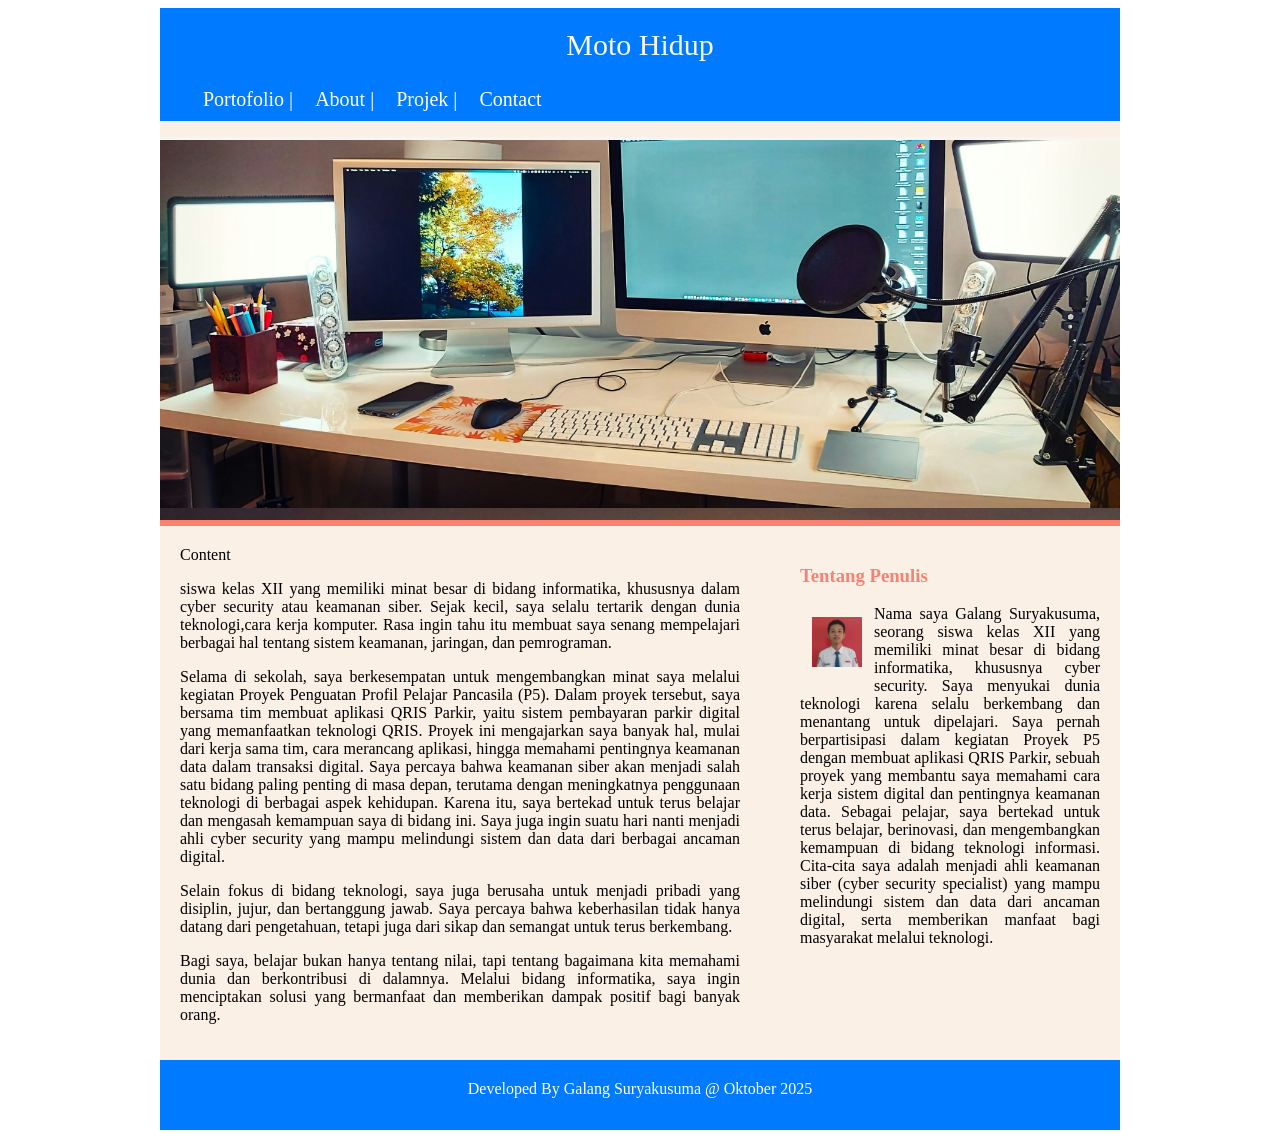
==== index.html @ 1a54c4b3 "Update index.html" ====
<!DOCTYPE html>
<html>
<head>
	<meta charset="utf-8">
	<meta name="viewport" content="width=device-width, initial-scale=1">
	<title>Home</title>
	<style type="text/css">
		.container{
			width: 960px;
			margin: auto;
			background-color: linen;
		}
		.header{
			padding: 0px;
			padding-bottom: 20px;
			padding-top: 20px;
			margin-bottom: -20px;
			background-color: #007bff ;
			text-align: center;
			color: #f6f7f7;
			font-size: 30px;
		}
		.nav{
			background-color: #007bff ;
		}
		.nav ul li{
			display: inline-block;
			margin-top: 10px;
			margin-right: 12px;
			margin-bottom: 10px;
			font-size: 20px;
		}
		.nav a{
			text-decoration: none;
			color: white;
			padding: 3px;
		}
		.nav a:hover{
			background-color: red;
			color: white;
		}
		.hero{
			height: 380px;
			background-image: url(L.jpg);
			background-size: cover;
			background-position: 0 -250px;
			border-bottom: 6px solid salmon;
			border-top: 3px solid whitesmoke;
		}
		.conten{
			padding: 20px;
			width: 600px;
			box-sizing: border-box;
			float:left;
			text-align: justify;
		}
		.sidebar{
			width: 300px;
			float: right;
			padding: 20px;
			text-align: justify;
		}
		.sidebar h3{
			font-weight: bold;
			color: salmon;
		}
		.sidebar p{
			font:12px/20px arial;
		}
		img{
			width: 50px;
			height: auto;
			float: left;
			padding: 12px;

		}
		.footer{
			height: 100px;
			background-color: #007bff;
			padding: 20px;
			color: white;
			text-align: center;
			height: 30px;
			width: 920px;
			margin: auto;
			display: inline-block;
		}


		/* clearfix */
		.cf:before;
		.cf:after {
		    content: " "; 
		    display: table; 
		}

		.cf:after {
		    clear: both;
		}

		.cf {
		    *zoom: 1;
		}

	</style>
</head>
<body>
	<div class="container">
		<div class="header">Moto Hidup </div>
		<div class="nav">
			<ul>
				<li><a href="portofolio.html">Portofolio   |</a></li>
				<li><a href="about.html">About    |</a></li>
				<li><a href="projek.html">Projek |</a></li>
				<li><a href="kontak.html">Contact</a></li>
			</ul>	
		</div>
		<div class="hero"></div>
		<div class="conten">
			Content
			<p>siswa kelas XII yang memiliki minat besar di bidang informatika,
					khususnya dalam cyber security atau keamanan siber.
					Sejak kecil, saya selalu tertarik dengan dunia teknologi,cara kerja komputer.
					Rasa ingin tahu itu membuat saya senang mempelajari berbagai hal tentang sistem keamanan, jaringan, dan pemrograman.</p>
			<p>Selama di sekolah, saya berkesempatan untuk mengembangkan minat saya melalui kegiatan 
					Proyek Penguatan Profil Pelajar Pancasila (P5). Dalam proyek tersebut, saya bersama tim 
					membuat aplikasi QRIS Parkir, yaitu sistem pembayaran parkir digital yang memanfaatkan teknologi QRIS.
					Proyek ini mengajarkan saya banyak hal, mulai dari kerja sama tim, cara merancang aplikasi,
					hingga memahami pentingnya keamanan data dalam transaksi digital.
  Saya percaya bahwa keamanan siber akan menjadi salah satu bidang paling penting di masa depan,
					terutama dengan meningkatnya penggunaan teknologi di berbagai aspek kehidupan.
					Karena itu, saya bertekad untuk terus belajar dan mengasah kemampuan saya di bidang ini.
					Saya juga ingin suatu hari nanti menjadi ahli cyber security yang mampu melindungi sistem dan data dari berbagai ancaman digital.</p>
					<p>Selain fokus di bidang teknologi, saya juga berusaha untuk menjadi pribadi yang disiplin, jujur, dan bertanggung jawab.
					Saya percaya bahwa keberhasilan tidak hanya datang dari pengetahuan, tetapi juga dari sikap dan semangat untuk terus berkembang.</p>

				<p>Bagi saya, belajar bukan hanya tentang nilai, tapi tentang bagaimana kita memahami dunia dan berkontribusi di dalamnya.
					Melalui bidang informatika, saya ingin menciptakan solusi yang bermanfaat dan memberikan dampak positif bagi banyak orang.</p>
		</div>
		<div class="sidebar">
			<h3>Tentang Penulis</h3>
			<img src="g.jpg">
			<p1>Nama saya Galang Suryakusuma, seorang siswa kelas XII yang memiliki 
					minat besar di bidang informatika, khususnya cyber security. Saya menyukai 
					dunia teknologi karena selalu berkembang dan menantang untuk dipelajari.
  Saya pernah berpartisipasi dalam kegiatan Proyek P5 dengan membuat aplikasi QRIS Parkir,
					sebuah proyek yang membantu saya memahami cara kerja sistem digital dan pentingnya keamanan data.
					Sebagai pelajar, saya bertekad untuk terus belajar, berinovasi, dan mengembangkan kemampuan 
					di bidang teknologi informasi. Cita-cita saya adalah menjadi ahli keamanan siber
					(cyber security specialist) yang mampu melindungi sistem dan data dari ancaman digital,
					serta memberikan manfaat bagi masyarakat melalui teknologi.</p1>
		</div>
		<div class="footer">Developed By Galang Suryakusuma @ Oktober 2025</div>		
	</div>

</body>

</html>
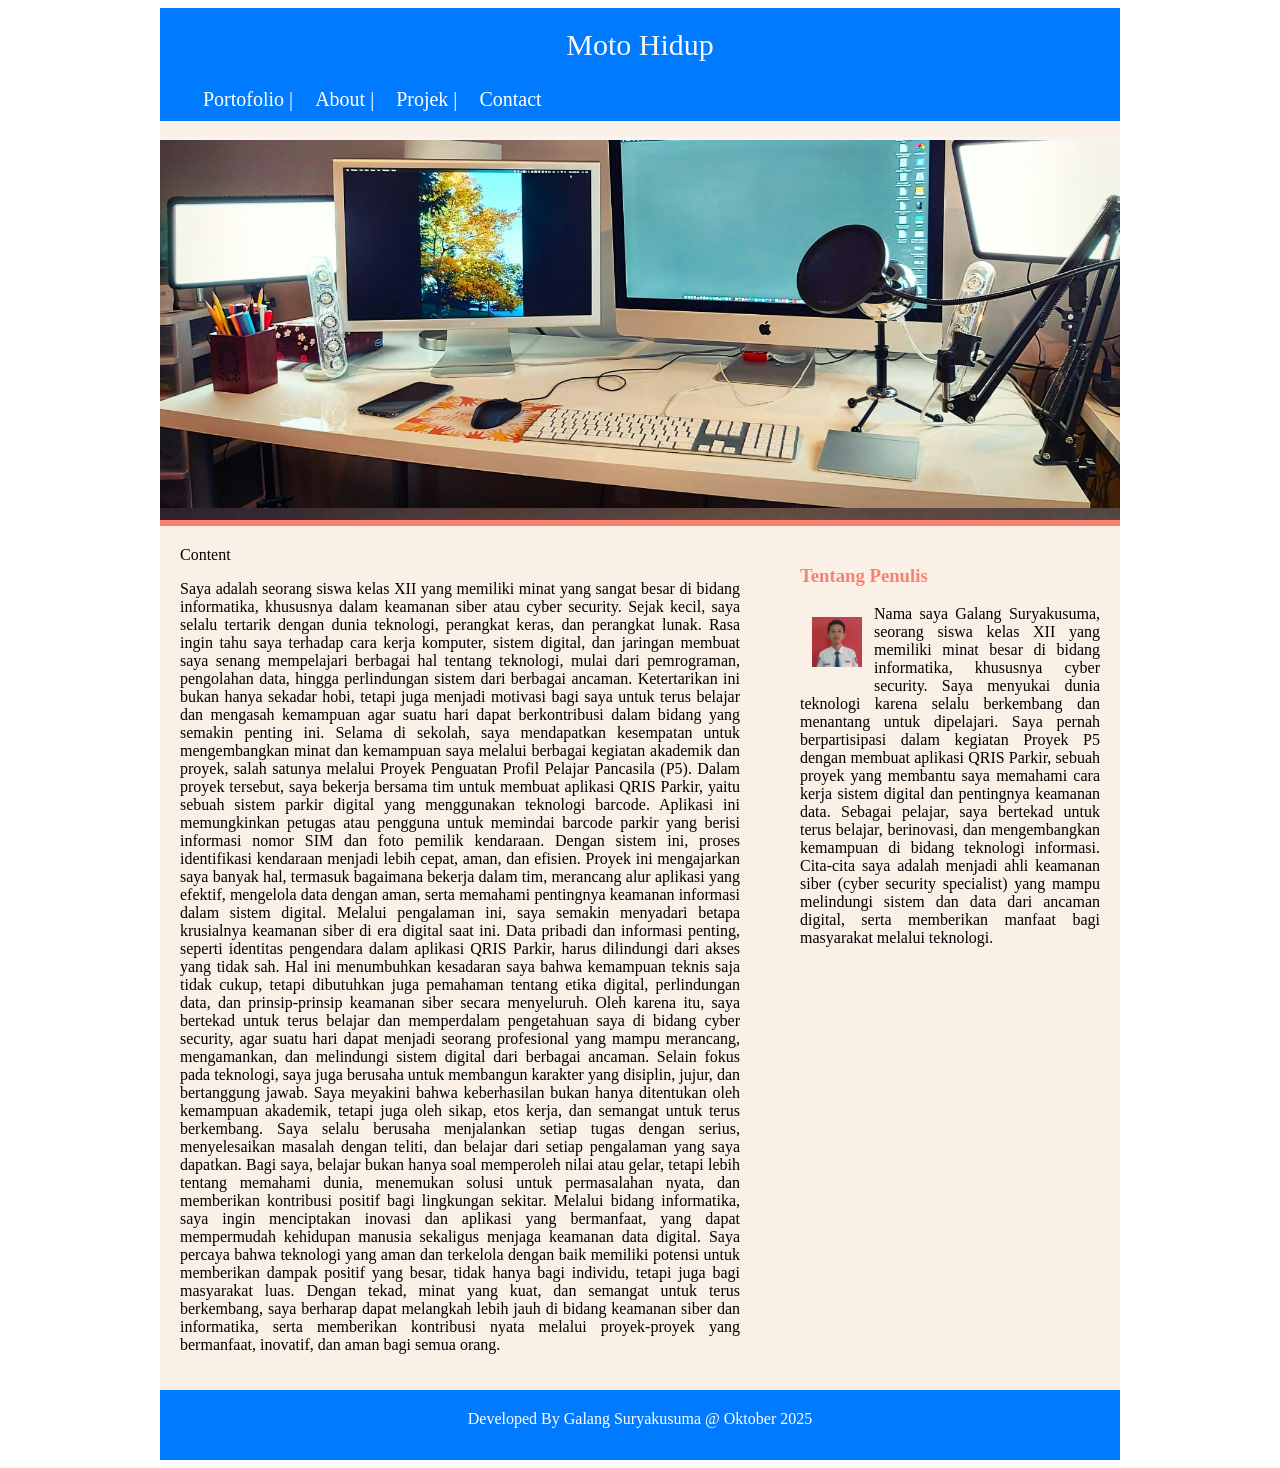
==== commit e7be67dc: "Update index.html" ====
--- a/index.html
+++ b/index.html
@@ -118,24 +118,17 @@
 		<div class="hero"></div>
 		<div class="conten">
 			Content
-			<p>siswa kelas XII yang memiliki minat besar di bidang informatika,
-					khususnya dalam cyber security atau keamanan siber.
-					Sejak kecil, saya selalu tertarik dengan dunia teknologi,cara kerja komputer.
-					Rasa ingin tahu itu membuat saya senang mempelajari berbagai hal tentang sistem keamanan, jaringan, dan pemrograman.</p>
-			<p>Selama di sekolah, saya berkesempatan untuk mengembangkan minat saya melalui kegiatan 
-					Proyek Penguatan Profil Pelajar Pancasila (P5). Dalam proyek tersebut, saya bersama tim 
-					membuat aplikasi QRIS Parkir, yaitu sistem pembayaran parkir digital yang memanfaatkan teknologi QRIS.
-					Proyek ini mengajarkan saya banyak hal, mulai dari kerja sama tim, cara merancang aplikasi,
-					hingga memahami pentingnya keamanan data dalam transaksi digital.
-  Saya percaya bahwa keamanan siber akan menjadi salah satu bidang paling penting di masa depan,
-					terutama dengan meningkatnya penggunaan teknologi di berbagai aspek kehidupan.
-					Karena itu, saya bertekad untuk terus belajar dan mengasah kemampuan saya di bidang ini.
-					Saya juga ingin suatu hari nanti menjadi ahli cyber security yang mampu melindungi sistem dan data dari berbagai ancaman digital.</p>
-					<p>Selain fokus di bidang teknologi, saya juga berusaha untuk menjadi pribadi yang disiplin, jujur, dan bertanggung jawab.
-					Saya percaya bahwa keberhasilan tidak hanya datang dari pengetahuan, tetapi juga dari sikap dan semangat untuk terus berkembang.</p>
+			<p>Saya adalah seorang siswa kelas XII yang memiliki minat yang sangat besar di bidang informatika, khususnya dalam keamanan siber atau cyber security. Sejak kecil, saya selalu tertarik dengan dunia teknologi, perangkat keras, dan perangkat lunak. Rasa ingin tahu saya terhadap cara kerja komputer, sistem digital, dan jaringan membuat saya senang mempelajari berbagai hal tentang teknologi, mulai dari pemrograman, pengolahan data, hingga perlindungan sistem dari berbagai ancaman. Ketertarikan ini bukan hanya sekadar hobi, tetapi juga menjadi motivasi bagi saya untuk terus belajar dan mengasah kemampuan agar suatu hari dapat berkontribusi dalam bidang yang semakin penting ini.
 
-				<p>Bagi saya, belajar bukan hanya tentang nilai, tapi tentang bagaimana kita memahami dunia dan berkontribusi di dalamnya.
-					Melalui bidang informatika, saya ingin menciptakan solusi yang bermanfaat dan memberikan dampak positif bagi banyak orang.</p>
+Selama di sekolah, saya mendapatkan kesempatan untuk mengembangkan minat dan kemampuan saya melalui berbagai kegiatan akademik dan proyek, salah satunya melalui Proyek Penguatan Profil Pelajar Pancasila (P5). Dalam proyek tersebut, saya bekerja bersama tim untuk membuat aplikasi QRIS Parkir, yaitu sebuah sistem parkir digital yang menggunakan teknologi barcode. Aplikasi ini memungkinkan petugas atau pengguna untuk memindai barcode parkir yang berisi informasi nomor SIM dan foto pemilik kendaraan. Dengan sistem ini, proses identifikasi kendaraan menjadi lebih cepat, aman, dan efisien. Proyek ini mengajarkan saya banyak hal, termasuk bagaimana bekerja dalam tim, merancang alur aplikasi yang efektif, mengelola data dengan aman, serta memahami pentingnya keamanan informasi dalam sistem digital.
+
+Melalui pengalaman ini, saya semakin menyadari betapa krusialnya keamanan siber di era digital saat ini. Data pribadi dan informasi penting, seperti identitas pengendara dalam aplikasi QRIS Parkir, harus dilindungi dari akses yang tidak sah. Hal ini menumbuhkan kesadaran saya bahwa kemampuan teknis saja tidak cukup, tetapi dibutuhkan juga pemahaman tentang etika digital, perlindungan data, dan prinsip-prinsip keamanan siber secara menyeluruh. Oleh karena itu, saya bertekad untuk terus belajar dan memperdalam pengetahuan saya di bidang cyber security, agar suatu hari dapat menjadi seorang profesional yang mampu merancang, mengamankan, dan melindungi sistem digital dari berbagai ancaman.
+
+Selain fokus pada teknologi, saya juga berusaha untuk membangun karakter yang disiplin, jujur, dan bertanggung jawab. Saya meyakini bahwa keberhasilan bukan hanya ditentukan oleh kemampuan akademik, tetapi juga oleh sikap, etos kerja, dan semangat untuk terus berkembang. Saya selalu berusaha menjalankan setiap tugas dengan serius, menyelesaikan masalah dengan teliti, dan belajar dari setiap pengalaman yang saya dapatkan.
+
+Bagi saya, belajar bukan hanya soal memperoleh nilai atau gelar, tetapi lebih tentang memahami dunia, menemukan solusi untuk permasalahan nyata, dan memberikan kontribusi positif bagi lingkungan sekitar. Melalui bidang informatika, saya ingin menciptakan inovasi dan aplikasi yang bermanfaat, yang dapat mempermudah kehidupan manusia sekaligus menjaga keamanan data digital. Saya percaya bahwa teknologi yang aman dan terkelola dengan baik memiliki potensi untuk memberikan dampak positif yang besar, tidak hanya bagi individu, tetapi juga bagi masyarakat luas.
+
+Dengan tekad, minat yang kuat, dan semangat untuk terus berkembang, saya berharap dapat melangkah lebih jauh di bidang keamanan siber dan informatika, serta memberikan kontribusi nyata melalui proyek-proyek yang bermanfaat, inovatif, dan aman bagi semua orang.</p>
 		</div>
 		<div class="sidebar">
 			<h3>Tentang Penulis</h3>
@@ -166,3 +159,4 @@
 
 
 
+
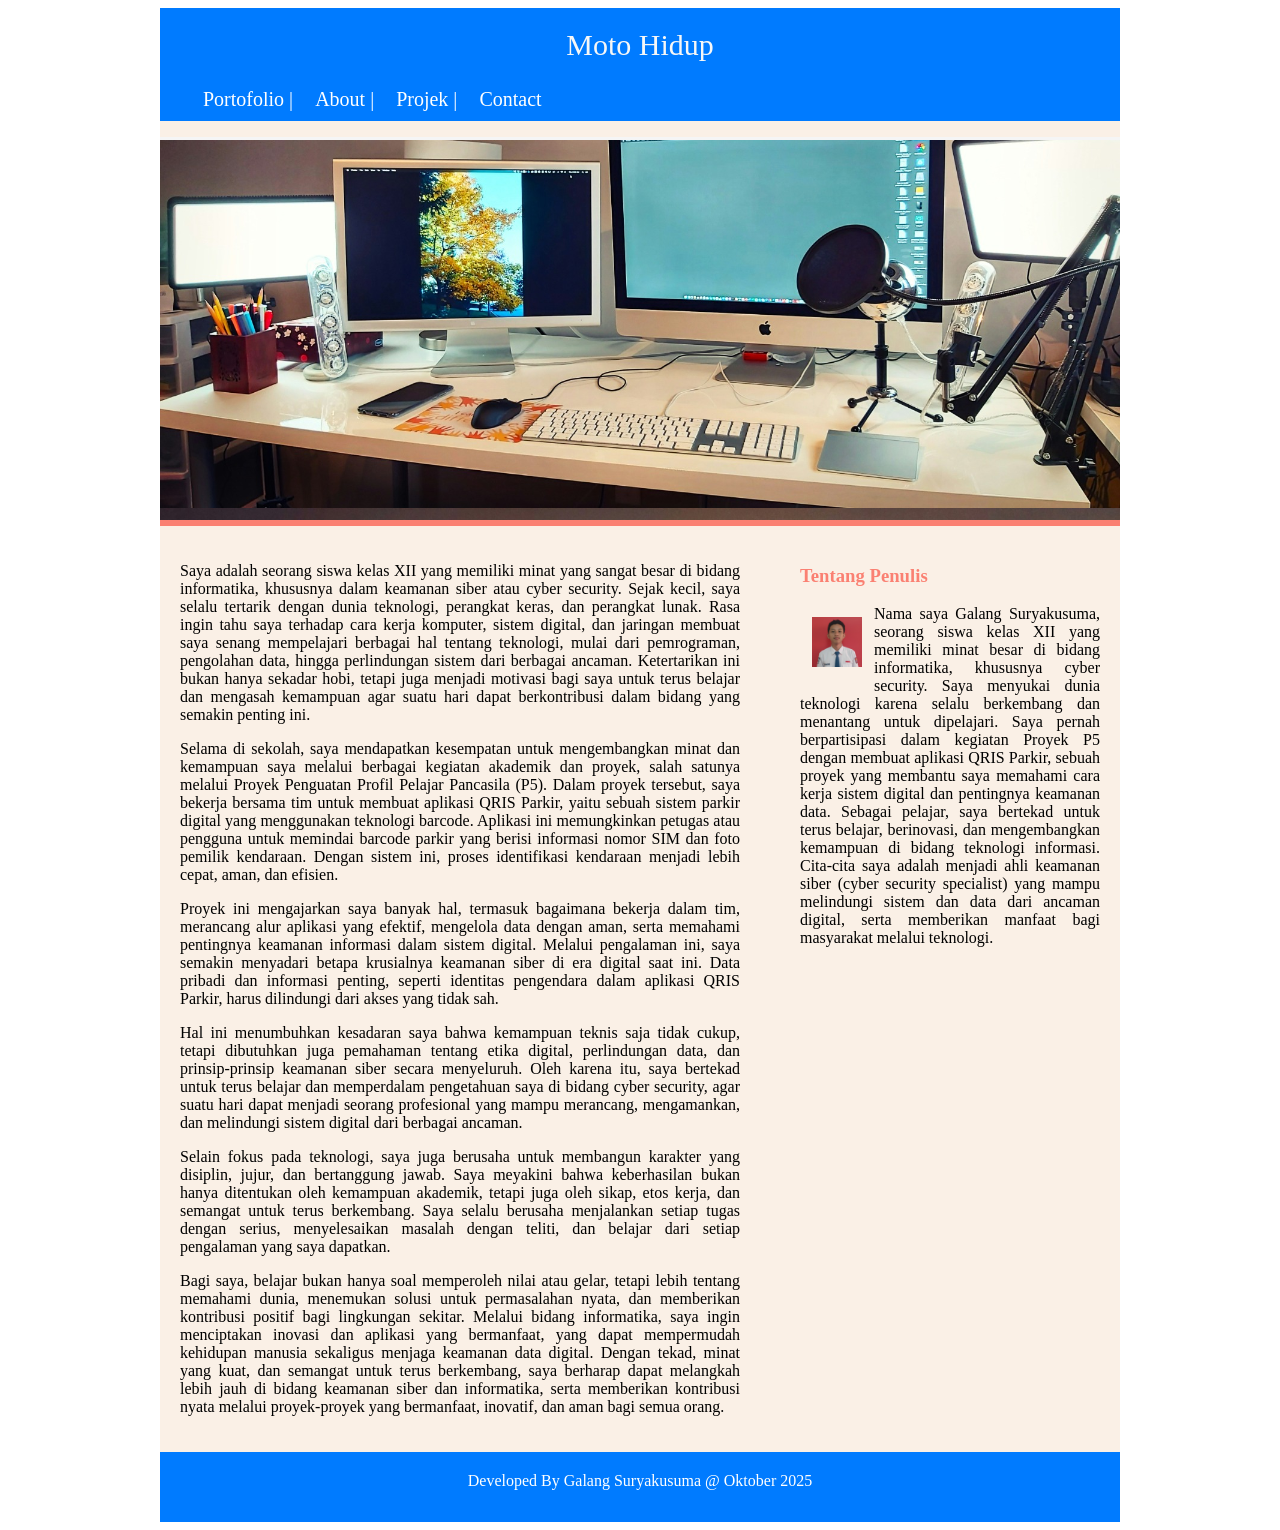
==== commit d109da7e: "Update index.html" ====
--- a/index.html
+++ b/index.html
@@ -2,7 +2,7 @@
 <html>
 <head>
 	<meta charset="utf-8">
-	<meta name="viewport" content="width=device-width, initial-scale=1">
+	<meta name="viewport" ="width=device-width, initial-scale=1">
 	<title>Home</title>
 	<style type="text/css">
 		.container{
@@ -117,19 +117,18 @@
 		</div>
 		<div class="hero"></div>
 		<div class="conten">
-			Content
-			<p>Saya adalah seorang siswa kelas XII yang memiliki minat yang sangat besar di bidang informatika, khususnya dalam keamanan siber atau cyber security. Sejak kecil, saya selalu tertarik dengan dunia teknologi, perangkat keras, dan perangkat lunak. Rasa ingin tahu saya terhadap cara kerja komputer, sistem digital, dan jaringan membuat saya senang mempelajari berbagai hal tentang teknologi, mulai dari pemrograman, pengolahan data, hingga perlindungan sistem dari berbagai ancaman. Ketertarikan ini bukan hanya sekadar hobi, tetapi juga menjadi motivasi bagi saya untuk terus belajar dan mengasah kemampuan agar suatu hari dapat berkontribusi dalam bidang yang semakin penting ini.
+	<p>Saya adalah seorang siswa kelas XII yang memiliki minat yang sangat besar di bidang informatika, khususnya dalam keamanan siber atau cyber security. Sejak kecil, saya selalu tertarik dengan dunia teknologi, perangkat keras, dan perangkat lunak. Rasa ingin tahu saya terhadap cara kerja komputer, sistem digital, dan jaringan membuat saya senang mempelajari berbagai hal tentang teknologi, mulai dari pemrograman, pengolahan data, hingga perlindungan sistem dari berbagai ancaman. Ketertarikan ini bukan hanya sekadar hobi, tetapi juga menjadi motivasi bagi saya untuk terus belajar dan mengasah kemampuan agar suatu hari dapat berkontribusi dalam bidang yang semakin penting ini.</p>
 
-Selama di sekolah, saya mendapatkan kesempatan untuk mengembangkan minat dan kemampuan saya melalui berbagai kegiatan akademik dan proyek, salah satunya melalui Proyek Penguatan Profil Pelajar Pancasila (P5). Dalam proyek tersebut, saya bekerja bersama tim untuk membuat aplikasi QRIS Parkir, yaitu sebuah sistem parkir digital yang menggunakan teknologi barcode. Aplikasi ini memungkinkan petugas atau pengguna untuk memindai barcode parkir yang berisi informasi nomor SIM dan foto pemilik kendaraan. Dengan sistem ini, proses identifikasi kendaraan menjadi lebih cepat, aman, dan efisien. Proyek ini mengajarkan saya banyak hal, termasuk bagaimana bekerja dalam tim, merancang alur aplikasi yang efektif, mengelola data dengan aman, serta memahami pentingnya keamanan informasi dalam sistem digital.
+	<p>Selama di sekolah, saya mendapatkan kesempatan untuk mengembangkan minat dan kemampuan saya melalui berbagai kegiatan akademik dan proyek, salah satunya melalui Proyek Penguatan Profil Pelajar Pancasila (P5). Dalam proyek tersebut, saya bekerja bersama tim untuk membuat aplikasi QRIS Parkir, yaitu sebuah sistem parkir digital yang menggunakan teknologi barcode. Aplikasi ini memungkinkan petugas atau pengguna untuk memindai barcode parkir yang berisi informasi nomor SIM dan foto pemilik kendaraan. Dengan sistem ini, proses identifikasi kendaraan menjadi lebih cepat, aman, dan efisien.</p>
 
-Melalui pengalaman ini, saya semakin menyadari betapa krusialnya keamanan siber di era digital saat ini. Data pribadi dan informasi penting, seperti identitas pengendara dalam aplikasi QRIS Parkir, harus dilindungi dari akses yang tidak sah. Hal ini menumbuhkan kesadaran saya bahwa kemampuan teknis saja tidak cukup, tetapi dibutuhkan juga pemahaman tentang etika digital, perlindungan data, dan prinsip-prinsip keamanan siber secara menyeluruh. Oleh karena itu, saya bertekad untuk terus belajar dan memperdalam pengetahuan saya di bidang cyber security, agar suatu hari dapat menjadi seorang profesional yang mampu merancang, mengamankan, dan melindungi sistem digital dari berbagai ancaman.
+	<p>Proyek ini mengajarkan saya banyak hal, termasuk bagaimana bekerja dalam tim, merancang alur aplikasi yang efektif, mengelola data dengan aman, serta memahami pentingnya keamanan informasi dalam sistem digital. Melalui pengalaman ini, saya semakin menyadari betapa krusialnya keamanan siber di era digital saat ini. Data pribadi dan informasi penting, seperti identitas pengendara dalam aplikasi QRIS Parkir, harus dilindungi dari akses yang tidak sah.</p>
 
-Selain fokus pada teknologi, saya juga berusaha untuk membangun karakter yang disiplin, jujur, dan bertanggung jawab. Saya meyakini bahwa keberhasilan bukan hanya ditentukan oleh kemampuan akademik, tetapi juga oleh sikap, etos kerja, dan semangat untuk terus berkembang. Saya selalu berusaha menjalankan setiap tugas dengan serius, menyelesaikan masalah dengan teliti, dan belajar dari setiap pengalaman yang saya dapatkan.
+	<p>Hal ini menumbuhkan kesadaran saya bahwa kemampuan teknis saja tidak cukup, tetapi dibutuhkan juga pemahaman tentang etika digital, perlindungan data, dan prinsip-prinsip keamanan siber secara menyeluruh. Oleh karena itu, saya bertekad untuk terus belajar dan memperdalam pengetahuan saya di bidang cyber security, agar suatu hari dapat menjadi seorang profesional yang mampu merancang, mengamankan, dan melindungi sistem digital dari berbagai ancaman.</p>
 
-Bagi saya, belajar bukan hanya soal memperoleh nilai atau gelar, tetapi lebih tentang memahami dunia, menemukan solusi untuk permasalahan nyata, dan memberikan kontribusi positif bagi lingkungan sekitar. Melalui bidang informatika, saya ingin menciptakan inovasi dan aplikasi yang bermanfaat, yang dapat mempermudah kehidupan manusia sekaligus menjaga keamanan data digital. Saya percaya bahwa teknologi yang aman dan terkelola dengan baik memiliki potensi untuk memberikan dampak positif yang besar, tidak hanya bagi individu, tetapi juga bagi masyarakat luas.
+	<p>Selain fokus pada teknologi, saya juga berusaha untuk membangun karakter yang disiplin, jujur, dan bertanggung jawab. Saya meyakini bahwa keberhasilan bukan hanya ditentukan oleh kemampuan akademik, tetapi juga oleh sikap, etos kerja, dan semangat untuk terus berkembang. Saya selalu berusaha menjalankan setiap tugas dengan serius, menyelesaikan masalah dengan teliti, dan belajar dari setiap pengalaman yang saya dapatkan.</p>
 
-Dengan tekad, minat yang kuat, dan semangat untuk terus berkembang, saya berharap dapat melangkah lebih jauh di bidang keamanan siber dan informatika, serta memberikan kontribusi nyata melalui proyek-proyek yang bermanfaat, inovatif, dan aman bagi semua orang.</p>
-		</div>
+	<p>Bagi saya, belajar bukan hanya soal memperoleh nilai atau gelar, tetapi lebih tentang memahami dunia, menemukan solusi untuk permasalahan nyata, dan memberikan kontribusi positif bagi lingkungan sekitar. Melalui bidang informatika, saya ingin menciptakan inovasi dan aplikasi yang bermanfaat, yang dapat mempermudah kehidupan manusia sekaligus menjaga keamanan data digital. Dengan tekad, minat yang kuat, dan semangat untuk terus berkembang, saya berharap dapat melangkah lebih jauh di bidang keamanan siber dan informatika, serta memberikan kontribusi nyata melalui proyek-proyek yang bermanfaat, inovatif, dan aman bagi semua orang.</p>
+</div>
 		<div class="sidebar">
 			<h3>Tentang Penulis</h3>
 			<img src="g.jpg">
@@ -160,3 +159,4 @@
 
 
 
+
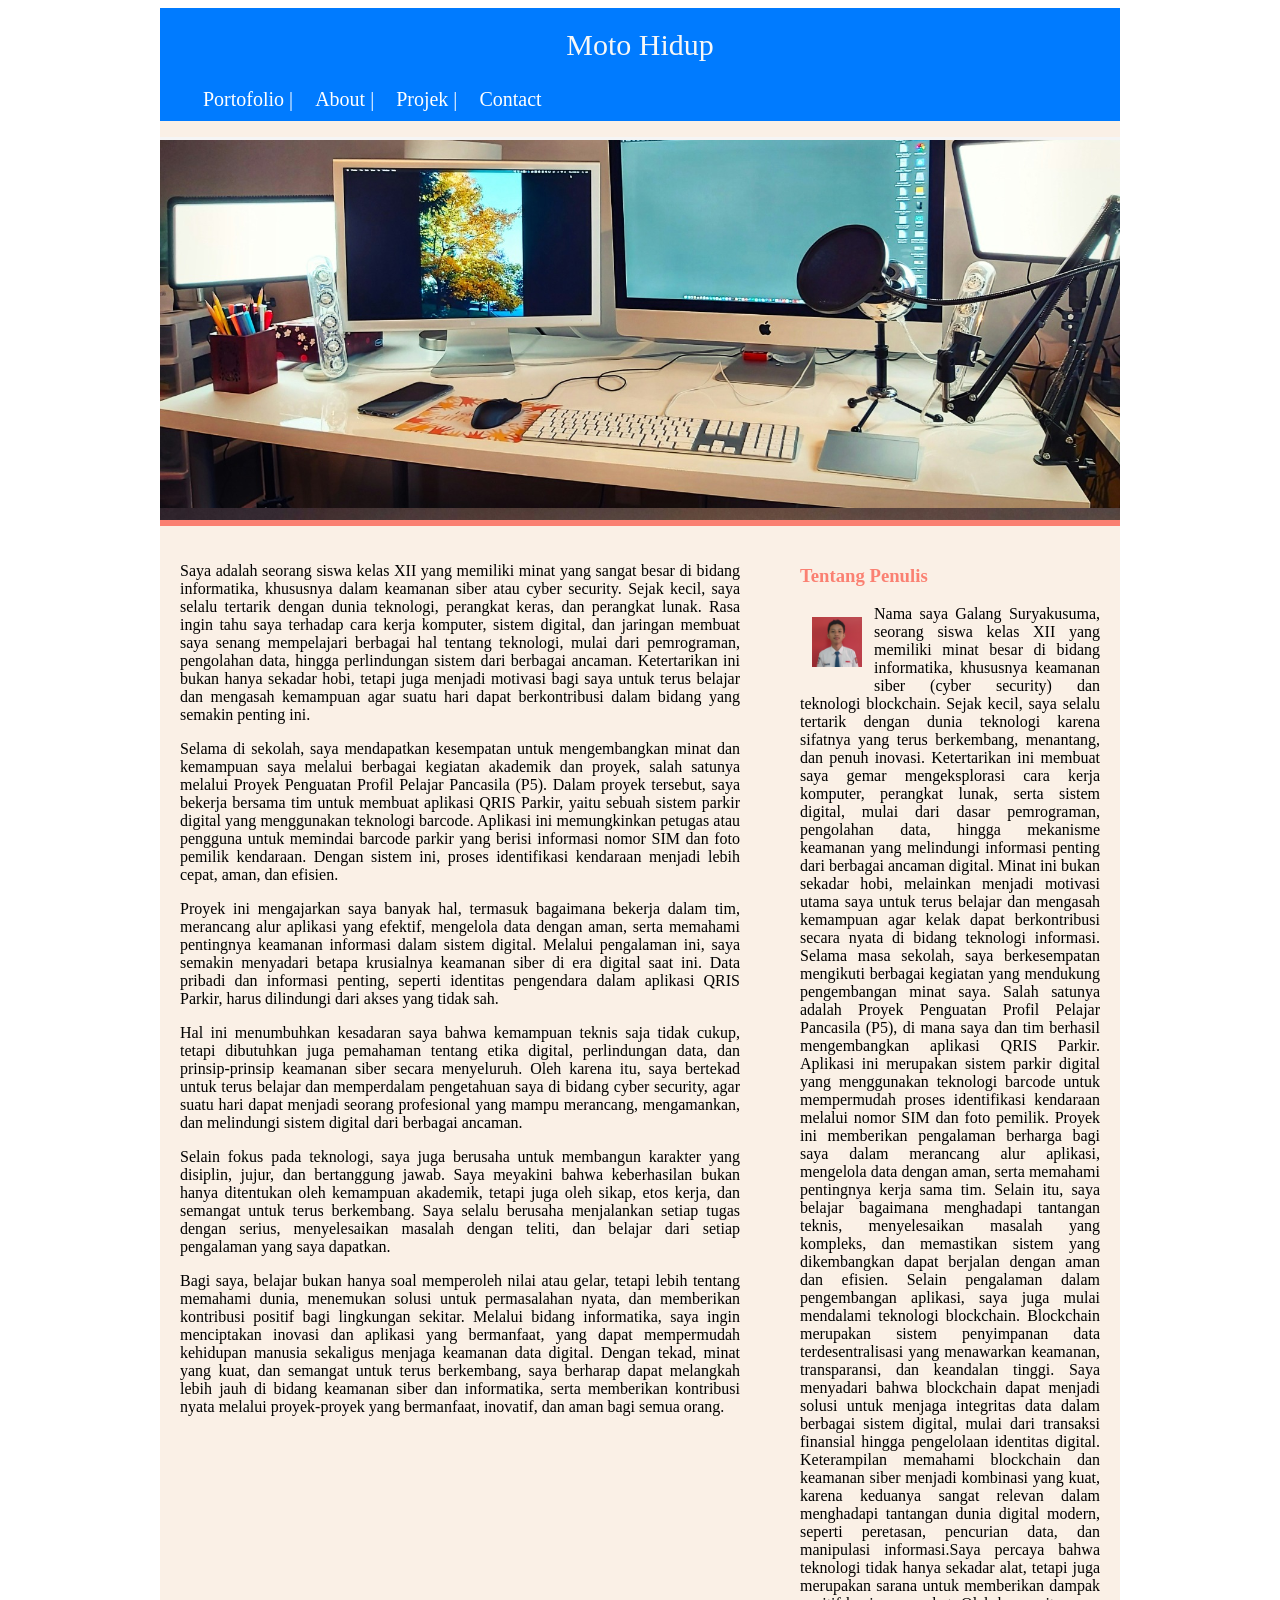
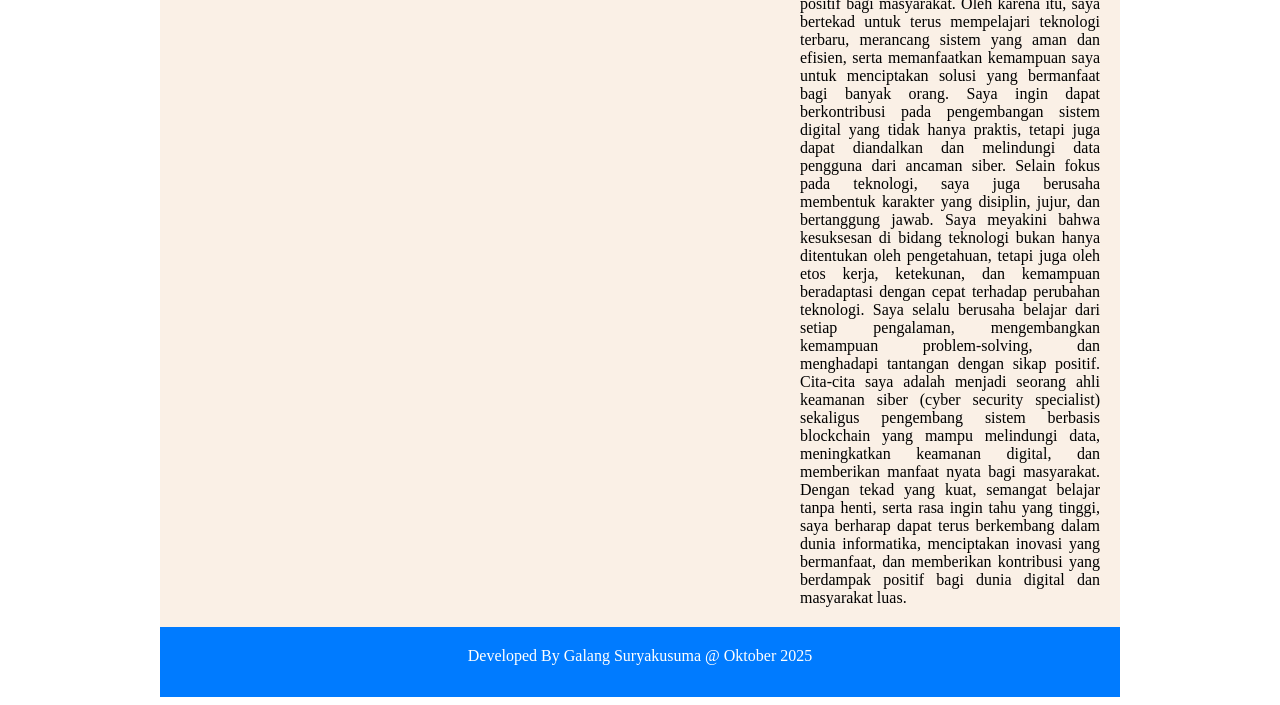
==== commit 553972df: "Update index.html" ====
--- a/index.html
+++ b/index.html
@@ -132,16 +132,13 @@
 		<div class="sidebar">
 			<h3>Tentang Penulis</h3>
 			<img src="g.jpg">
-			<p1>Nama saya Galang Suryakusuma, seorang siswa kelas XII yang memiliki 
-					minat besar di bidang informatika, khususnya cyber security. Saya menyukai 
-					dunia teknologi karena selalu berkembang dan menantang untuk dipelajari.
-  Saya pernah berpartisipasi dalam kegiatan Proyek P5 dengan membuat aplikasi QRIS Parkir,
-					sebuah proyek yang membantu saya memahami cara kerja sistem digital dan pentingnya keamanan data.
-					Sebagai pelajar, saya bertekad untuk terus belajar, berinovasi, dan mengembangkan kemampuan 
-					di bidang teknologi informasi. Cita-cita saya adalah menjadi ahli keamanan siber
-					(cyber security specialist) yang mampu melindungi sistem dan data dari ancaman digital,
-					serta memberikan manfaat bagi masyarakat melalui teknologi.</p1>
-		</div>
+	<p1>Nama saya Galang Suryakusuma, seorang siswa kelas XII yang memiliki minat besar di bidang informatika, khususnya keamanan siber (cyber security) dan teknologi blockchain. Sejak kecil, saya selalu tertarik dengan dunia teknologi karena sifatnya yang terus berkembang, menantang, dan penuh inovasi. Ketertarikan ini membuat saya gemar mengeksplorasi cara kerja komputer, perangkat lunak, serta sistem digital, mulai dari dasar pemrograman, pengolahan data, hingga mekanisme keamanan yang melindungi informasi penting dari berbagai ancaman digital. Minat ini bukan sekadar hobi, melainkan menjadi motivasi utama saya untuk terus belajar dan mengasah kemampuan agar kelak dapat berkontribusi secara nyata di bidang teknologi informasi.</p1>
+    <p1>Selama masa sekolah, saya berkesempatan mengikuti berbagai kegiatan yang mendukung pengembangan minat saya. Salah satunya adalah Proyek Penguatan Profil Pelajar Pancasila (P5), di mana saya dan tim berhasil mengembangkan aplikasi QRIS Parkir. Aplikasi ini merupakan sistem parkir digital yang menggunakan teknologi barcode untuk mempermudah proses identifikasi kendaraan melalui nomor SIM dan foto pemilik. Proyek ini memberikan pengalaman berharga bagi saya dalam merancang alur aplikasi, mengelola data dengan aman, serta memahami pentingnya kerja sama tim. Selain itu, saya belajar bagaimana menghadapi tantangan teknis, menyelesaikan masalah yang kompleks, dan memastikan sistem yang dikembangkan dapat berjalan dengan aman dan efisien.</p1>
+    <p1>Selain pengalaman dalam pengembangan aplikasi, saya juga mulai mendalami teknologi blockchain. Blockchain merupakan sistem penyimpanan data terdesentralisasi yang menawarkan keamanan, transparansi, dan keandalan tinggi. Saya menyadari bahwa blockchain dapat menjadi solusi untuk menjaga integritas data dalam berbagai sistem digital, mulai dari transaksi finansial hingga pengelolaan identitas digital. Keterampilan memahami blockchain dan keamanan siber menjadi kombinasi yang kuat, karena keduanya sangat relevan dalam menghadapi tantangan dunia digital modern, seperti peretasan, pencurian data, dan manipulasi informasi.</p1
+    <p1>Saya percaya bahwa teknologi tidak hanya sekadar alat, tetapi juga merupakan sarana untuk memberikan dampak positif bagi masyarakat. Oleh karena itu, saya bertekad untuk terus mempelajari teknologi terbaru, merancang sistem yang aman dan efisien, serta memanfaatkan kemampuan saya untuk menciptakan solusi yang bermanfaat bagi banyak orang. Saya ingin dapat berkontribusi pada pengembangan sistem digital yang tidak hanya praktis, tetapi juga dapat diandalkan dan melindungi data pengguna dari ancaman siber.</p1>
+    <p1>Selain fokus pada teknologi, saya juga berusaha membentuk karakter yang disiplin, jujur, dan bertanggung jawab. Saya meyakini bahwa kesuksesan di bidang teknologi bukan hanya ditentukan oleh pengetahuan, tetapi juga oleh etos kerja, ketekunan, dan kemampuan beradaptasi dengan cepat terhadap perubahan teknologi. Saya selalu berusaha belajar dari setiap pengalaman, mengembangkan kemampuan problem-solving, dan menghadapi tantangan dengan sikap positif.</p1>
+    <p1>Cita-cita saya adalah menjadi seorang ahli keamanan siber (cyber security specialist) sekaligus pengembang sistem berbasis blockchain yang mampu melindungi data, meningkatkan keamanan digital, dan memberikan manfaat nyata bagi masyarakat. Dengan tekad yang kuat, semangat belajar tanpa henti, serta rasa ingin tahu yang tinggi, saya berharap dapat terus berkembang dalam dunia informatika, menciptakan inovasi yang bermanfaat, dan memberikan kontribusi yang berdampak positif bagi dunia digital dan masyarakat luas.</p1>
+</div>
 		<div class="footer">Developed By Galang Suryakusuma @ Oktober 2025</div>		
 	</div>
 
@@ -160,3 +157,4 @@
 
 
 
+
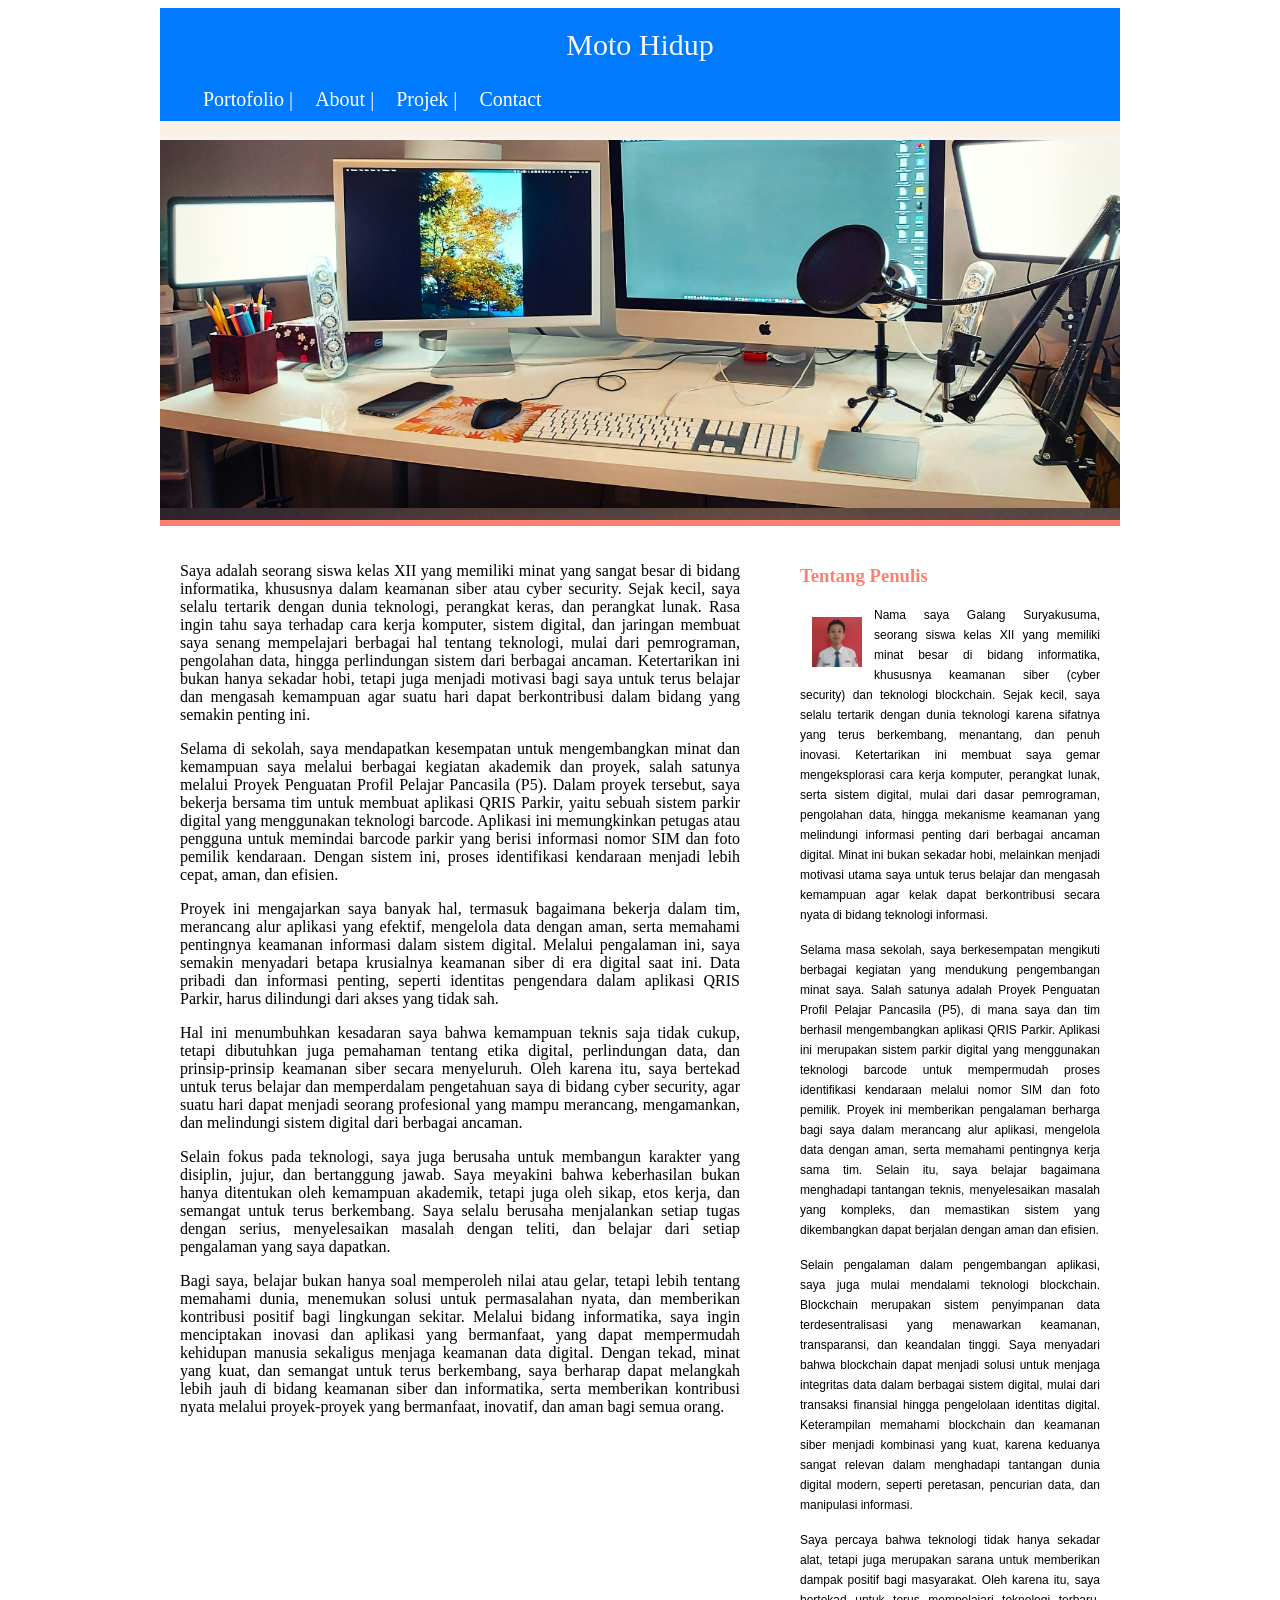
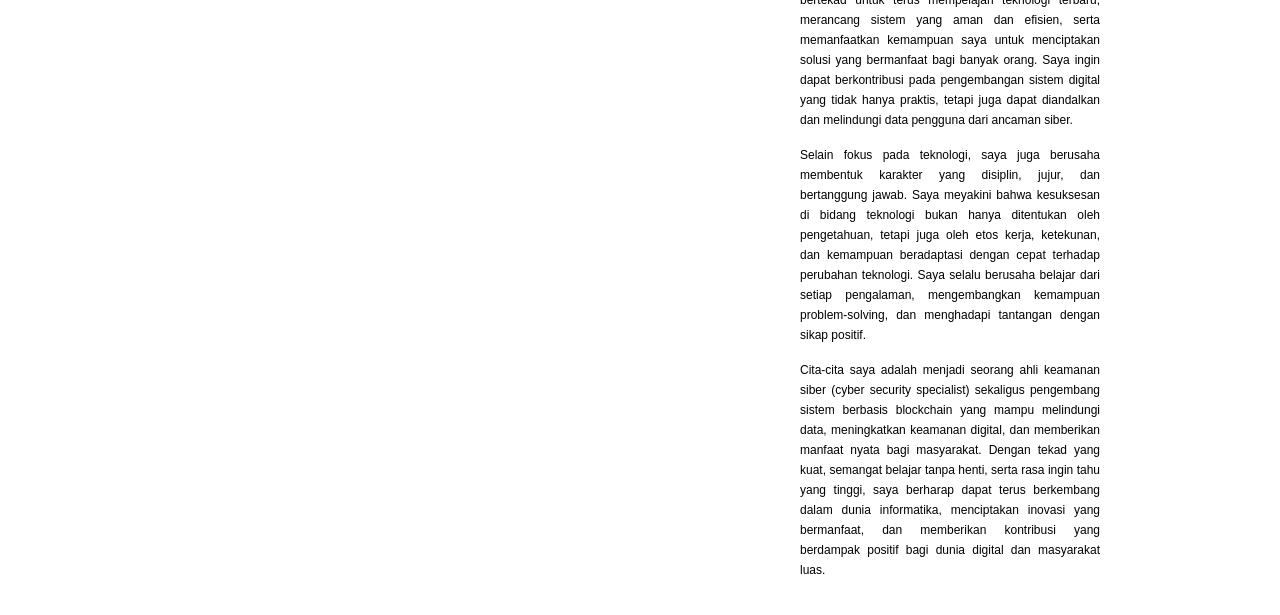
==== commit 16e4c440: "Update index.html" ====
--- a/index.html
+++ b/index.html
@@ -85,6 +85,13 @@
 			margin: auto;
 			display: inline-block;
 		}
+		.sidebar-text {
+            display: block;
+            margin-bottom: 15px;
+            line-height: 1.6;
+            font-size: 14px;
+            text-align: justify;
+		}
 
 
 		/* clearfix */
@@ -130,17 +137,21 @@
 	<p>Bagi saya, belajar bukan hanya soal memperoleh nilai atau gelar, tetapi lebih tentang memahami dunia, menemukan solusi untuk permasalahan nyata, dan memberikan kontribusi positif bagi lingkungan sekitar. Melalui bidang informatika, saya ingin menciptakan inovasi dan aplikasi yang bermanfaat, yang dapat mempermudah kehidupan manusia sekaligus menjaga keamanan data digital. Dengan tekad, minat yang kuat, dan semangat untuk terus berkembang, saya berharap dapat melangkah lebih jauh di bidang keamanan siber dan informatika, serta memberikan kontribusi nyata melalui proyek-proyek yang bermanfaat, inovatif, dan aman bagi semua orang.</p>
 </div>
 		<div class="sidebar">
-			<h3>Tentang Penulis</h3>
-			<img src="g.jpg">
-	<p1>Nama saya Galang Suryakusuma, seorang siswa kelas XII yang memiliki minat besar di bidang informatika, khususnya keamanan siber (cyber security) dan teknologi blockchain. Sejak kecil, saya selalu tertarik dengan dunia teknologi karena sifatnya yang terus berkembang, menantang, dan penuh inovasi. Ketertarikan ini membuat saya gemar mengeksplorasi cara kerja komputer, perangkat lunak, serta sistem digital, mulai dari dasar pemrograman, pengolahan data, hingga mekanisme keamanan yang melindungi informasi penting dari berbagai ancaman digital. Minat ini bukan sekadar hobi, melainkan menjadi motivasi utama saya untuk terus belajar dan mengasah kemampuan agar kelak dapat berkontribusi secara nyata di bidang teknologi informasi.</p1>
-    <p1>Selama masa sekolah, saya berkesempatan mengikuti berbagai kegiatan yang mendukung pengembangan minat saya. Salah satunya adalah Proyek Penguatan Profil Pelajar Pancasila (P5), di mana saya dan tim berhasil mengembangkan aplikasi QRIS Parkir. Aplikasi ini merupakan sistem parkir digital yang menggunakan teknologi barcode untuk mempermudah proses identifikasi kendaraan melalui nomor SIM dan foto pemilik. Proyek ini memberikan pengalaman berharga bagi saya dalam merancang alur aplikasi, mengelola data dengan aman, serta memahami pentingnya kerja sama tim. Selain itu, saya belajar bagaimana menghadapi tantangan teknis, menyelesaikan masalah yang kompleks, dan memastikan sistem yang dikembangkan dapat berjalan dengan aman dan efisien.</p1>
-    <p1>Selain pengalaman dalam pengembangan aplikasi, saya juga mulai mendalami teknologi blockchain. Blockchain merupakan sistem penyimpanan data terdesentralisasi yang menawarkan keamanan, transparansi, dan keandalan tinggi. Saya menyadari bahwa blockchain dapat menjadi solusi untuk menjaga integritas data dalam berbagai sistem digital, mulai dari transaksi finansial hingga pengelolaan identitas digital. Keterampilan memahami blockchain dan keamanan siber menjadi kombinasi yang kuat, karena keduanya sangat relevan dalam menghadapi tantangan dunia digital modern, seperti peretasan, pencurian data, dan manipulasi informasi.</p1
-    <p1>Saya percaya bahwa teknologi tidak hanya sekadar alat, tetapi juga merupakan sarana untuk memberikan dampak positif bagi masyarakat. Oleh karena itu, saya bertekad untuk terus mempelajari teknologi terbaru, merancang sistem yang aman dan efisien, serta memanfaatkan kemampuan saya untuk menciptakan solusi yang bermanfaat bagi banyak orang. Saya ingin dapat berkontribusi pada pengembangan sistem digital yang tidak hanya praktis, tetapi juga dapat diandalkan dan melindungi data pengguna dari ancaman siber.</p1>
-    <p1>Selain fokus pada teknologi, saya juga berusaha membentuk karakter yang disiplin, jujur, dan bertanggung jawab. Saya meyakini bahwa kesuksesan di bidang teknologi bukan hanya ditentukan oleh pengetahuan, tetapi juga oleh etos kerja, ketekunan, dan kemampuan beradaptasi dengan cepat terhadap perubahan teknologi. Saya selalu berusaha belajar dari setiap pengalaman, mengembangkan kemampuan problem-solving, dan menghadapi tantangan dengan sikap positif.</p1>
-    <p1>Cita-cita saya adalah menjadi seorang ahli keamanan siber (cyber security specialist) sekaligus pengembang sistem berbasis blockchain yang mampu melindungi data, meningkatkan keamanan digital, dan memberikan manfaat nyata bagi masyarakat. Dengan tekad yang kuat, semangat belajar tanpa henti, serta rasa ingin tahu yang tinggi, saya berharap dapat terus berkembang dalam dunia informatika, menciptakan inovasi yang bermanfaat, dan memberikan kontribusi yang berdampak positif bagi dunia digital dan masyarakat luas.</p1>
+    <h3>Tentang Penulis</h3>
+    <img src="g.jpg" alt="Foto Galang Suryakusuma">
+    
+    <p class="sidebar-text">Nama saya Galang Suryakusuma, seorang siswa kelas XII yang memiliki minat besar di bidang informatika, khususnya keamanan siber (cyber security) dan teknologi blockchain. Sejak kecil, saya selalu tertarik dengan dunia teknologi karena sifatnya yang terus berkembang, menantang, dan penuh inovasi. Ketertarikan ini membuat saya gemar mengeksplorasi cara kerja komputer, perangkat lunak, serta sistem digital, mulai dari dasar pemrograman, pengolahan data, hingga mekanisme keamanan yang melindungi informasi penting dari berbagai ancaman digital. Minat ini bukan sekadar hobi, melainkan menjadi motivasi utama saya untuk terus belajar dan mengasah kemampuan agar kelak dapat berkontribusi secara nyata di bidang teknologi informasi.</p>
+
+    <p class="sidebar-text">Selama masa sekolah, saya berkesempatan mengikuti berbagai kegiatan yang mendukung pengembangan minat saya. Salah satunya adalah Proyek Penguatan Profil Pelajar Pancasila (P5), di mana saya dan tim berhasil mengembangkan aplikasi QRIS Parkir. Aplikasi ini merupakan sistem parkir digital yang menggunakan teknologi barcode untuk mempermudah proses identifikasi kendaraan melalui nomor SIM dan foto pemilik. Proyek ini memberikan pengalaman berharga bagi saya dalam merancang alur aplikasi, mengelola data dengan aman, serta memahami pentingnya kerja sama tim. Selain itu, saya belajar bagaimana menghadapi tantangan teknis, menyelesaikan masalah yang kompleks, dan memastikan sistem yang dikembangkan dapat berjalan dengan aman dan efisien.</p>
+
+    <p class="sidebar-text">Selain pengalaman dalam pengembangan aplikasi, saya juga mulai mendalami teknologi blockchain. Blockchain merupakan sistem penyimpanan data terdesentralisasi yang menawarkan keamanan, transparansi, dan keandalan tinggi. Saya menyadari bahwa blockchain dapat menjadi solusi untuk menjaga integritas data dalam berbagai sistem digital, mulai dari transaksi finansial hingga pengelolaan identitas digital. Keterampilan memahami blockchain dan keamanan siber menjadi kombinasi yang kuat, karena keduanya sangat relevan dalam menghadapi tantangan dunia digital modern, seperti peretasan, pencurian data, dan manipulasi informasi.</p>
+
+    <p class="sidebar-text">Saya percaya bahwa teknologi tidak hanya sekadar alat, tetapi juga merupakan sarana untuk memberikan dampak positif bagi masyarakat. Oleh karena itu, saya bertekad untuk terus mempelajari teknologi terbaru, merancang sistem yang aman dan efisien, serta memanfaatkan kemampuan saya untuk menciptakan solusi yang bermanfaat bagi banyak orang. Saya ingin dapat berkontribusi pada pengembangan sistem digital yang tidak hanya praktis, tetapi juga dapat diandalkan dan melindungi data pengguna dari ancaman siber.</p>
+
+    <p class="sidebar-text">Selain fokus pada teknologi, saya juga berusaha membentuk karakter yang disiplin, jujur, dan bertanggung jawab. Saya meyakini bahwa kesuksesan di bidang teknologi bukan hanya ditentukan oleh pengetahuan, tetapi juga oleh etos kerja, ketekunan, dan kemampuan beradaptasi dengan cepat terhadap perubahan teknologi. Saya selalu berusaha belajar dari setiap pengalaman, mengembangkan kemampuan problem-solving, dan menghadapi tantangan dengan sikap positif.</p>
+
+    <p class="sidebar-text">Cita-cita saya adalah menjadi seorang ahli keamanan siber (cyber security specialist) sekaligus pengembang sistem berbasis blockchain yang mampu melindungi data, meningkatkan keamanan digital, dan memberikan manfaat nyata bagi masyarakat. Dengan tekad yang kuat, semangat belajar tanpa henti, serta rasa ingin tahu yang tinggi, saya berharap dapat terus berkembang dalam dunia informatika, menciptakan inovasi yang bermanfaat, dan memberikan kontribusi yang berdampak positif bagi dunia digital dan masyarakat luas.</p>
 </div>
-		<div class="footer">Developed By Galang Suryakusuma @ Oktober 2025</div>		
-	</div>
 
 </body>
 
@@ -158,3 +169,4 @@
 
 
 
+
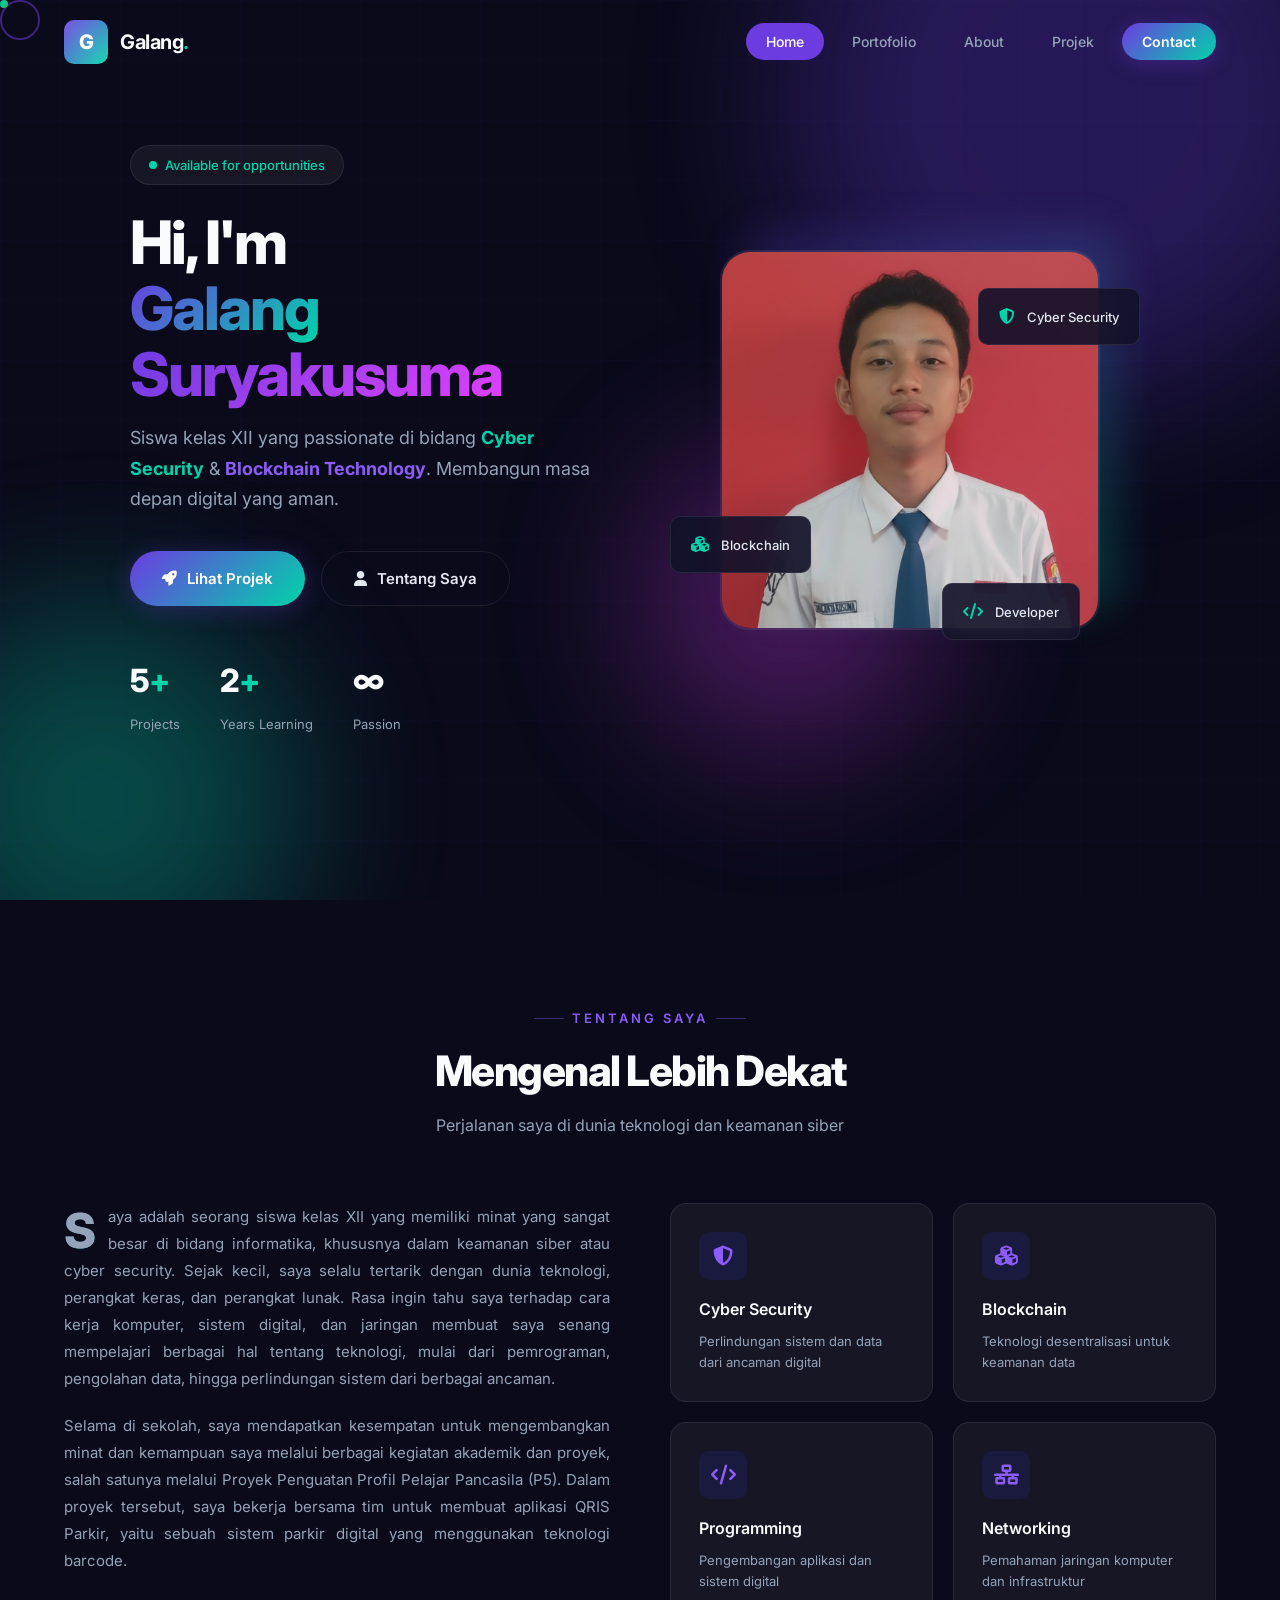
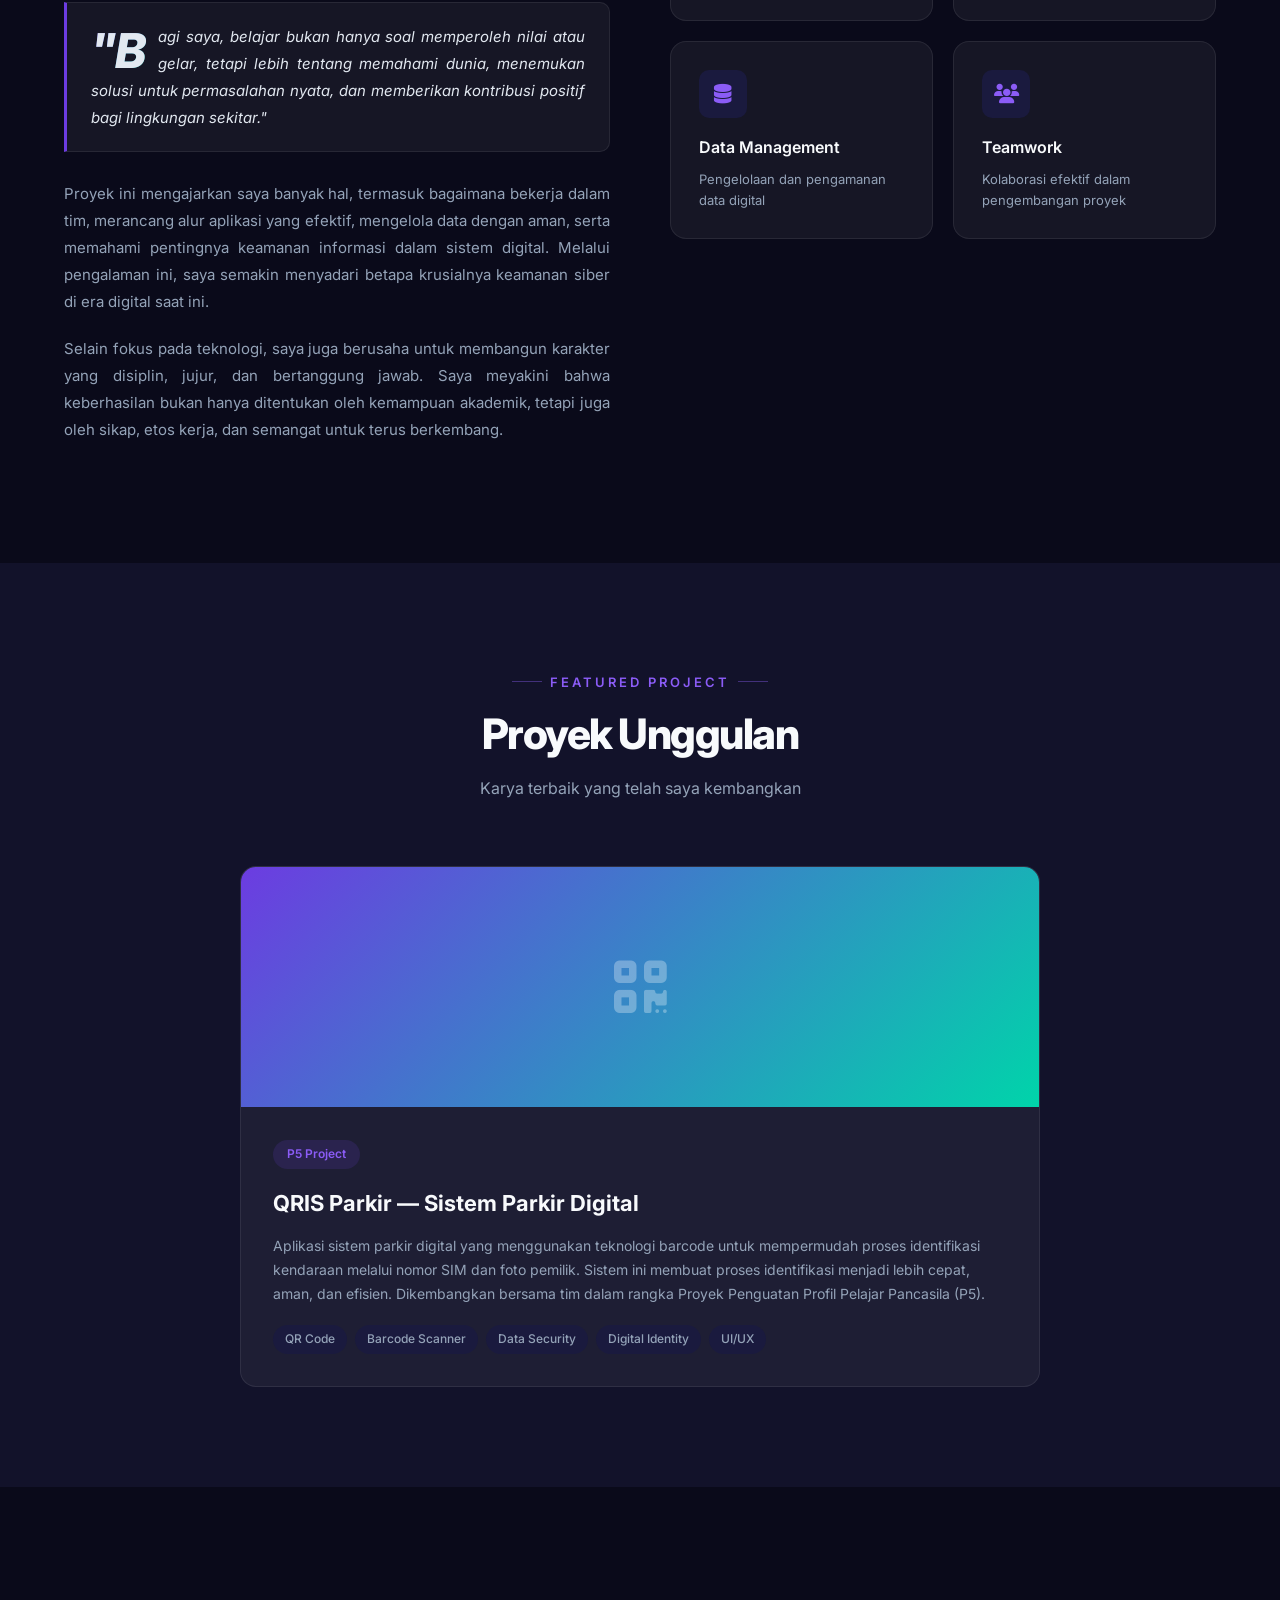
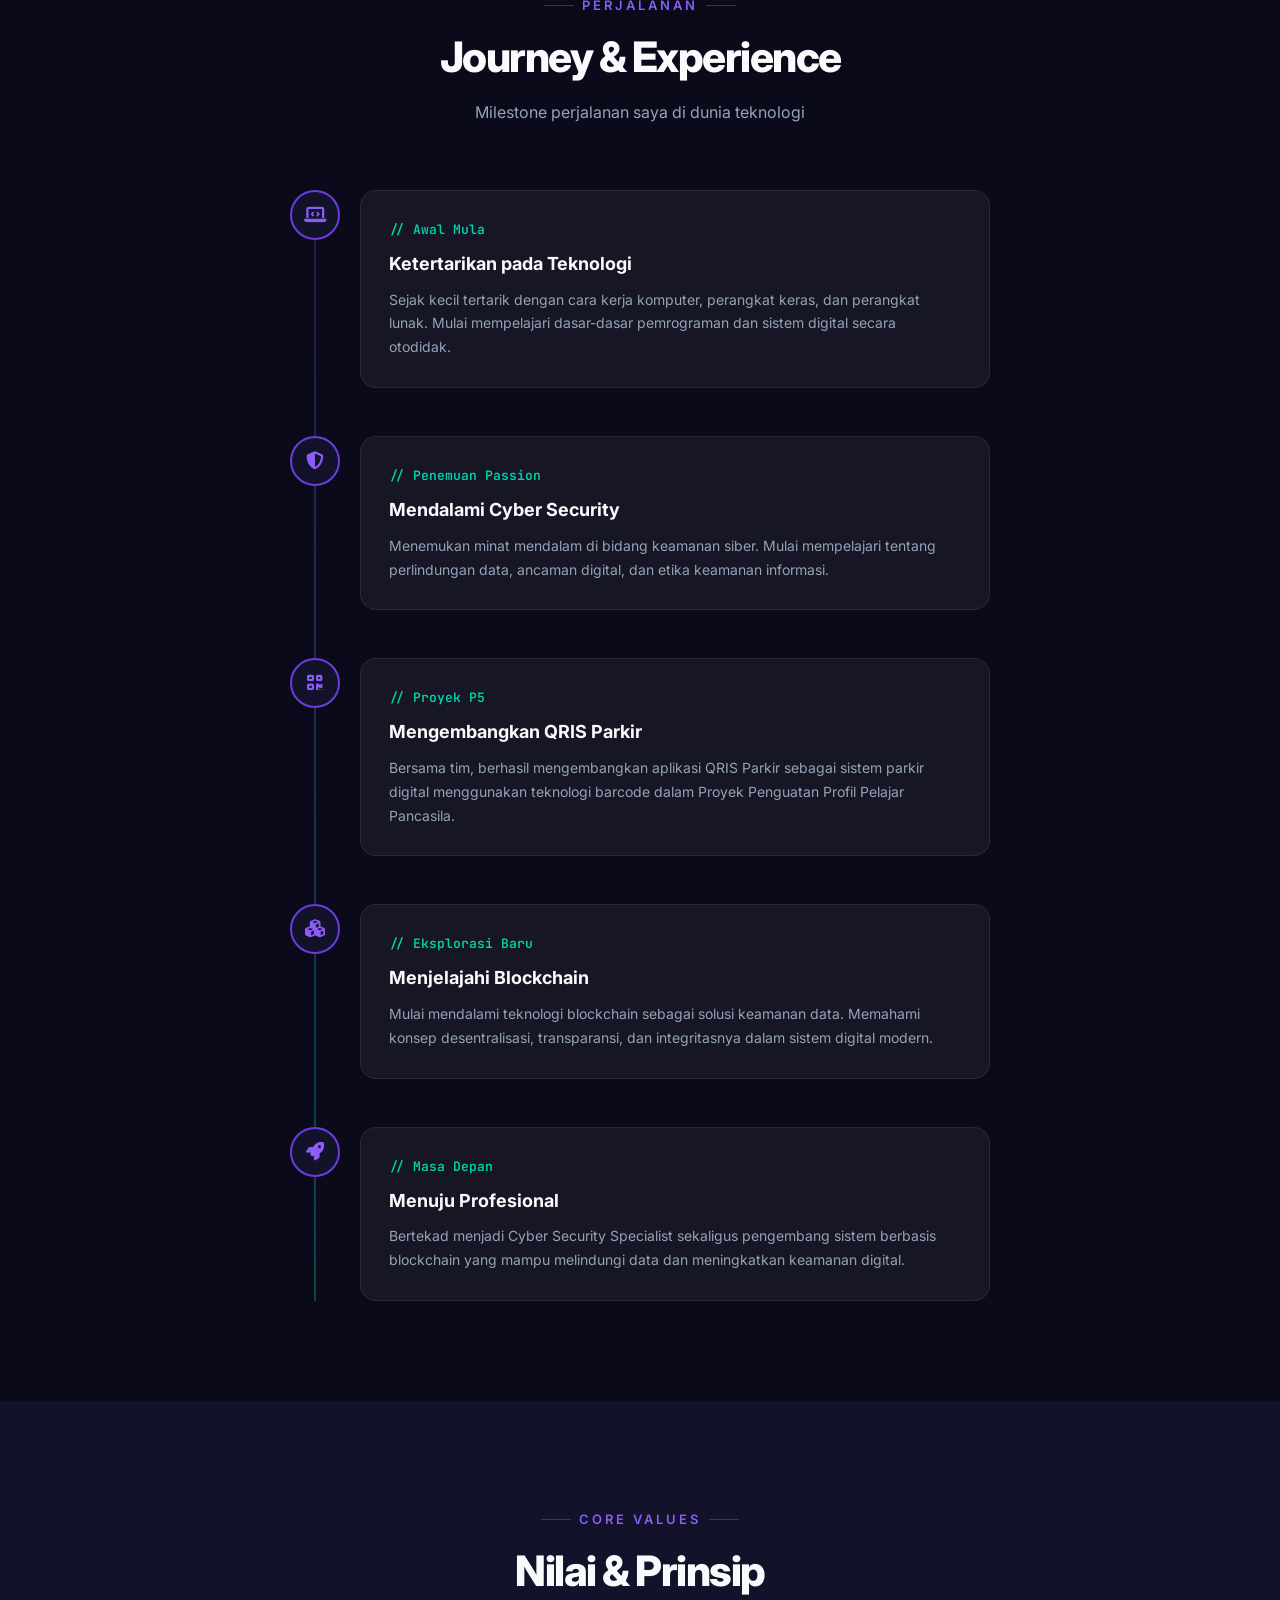
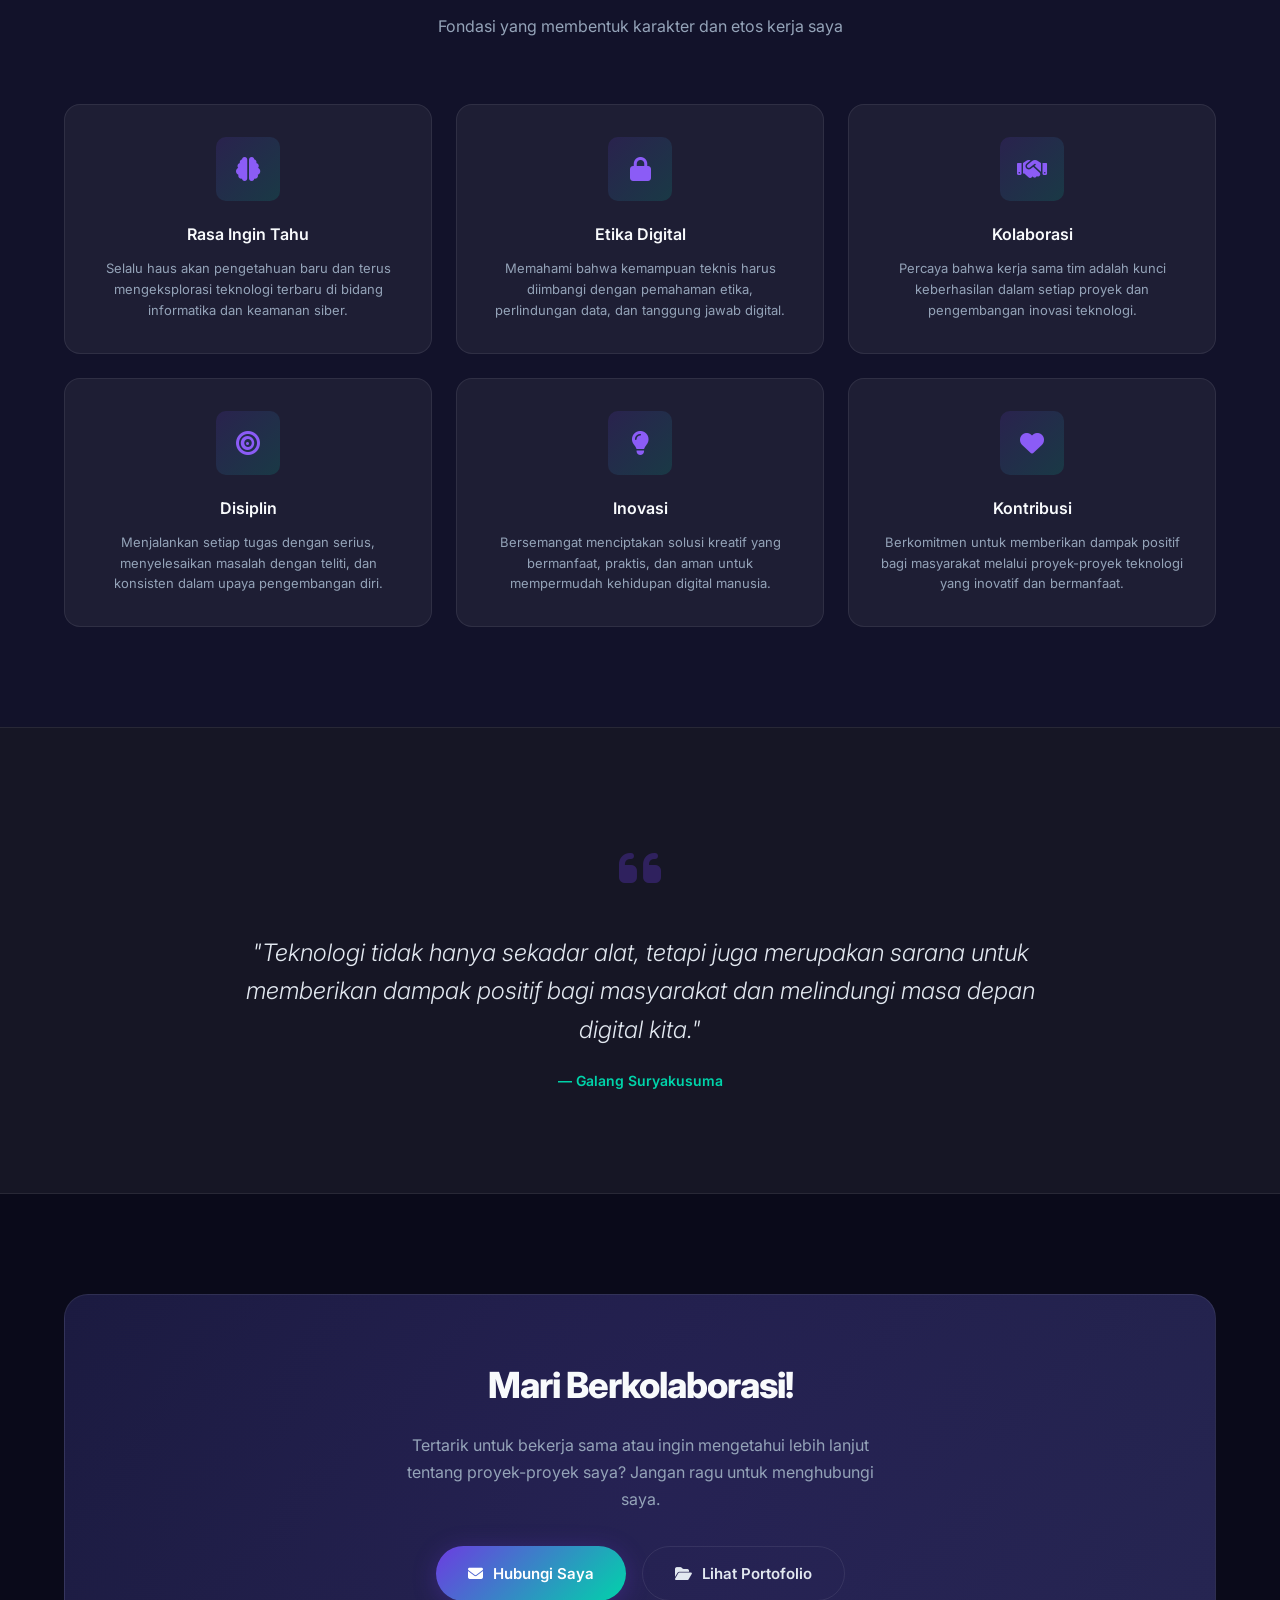
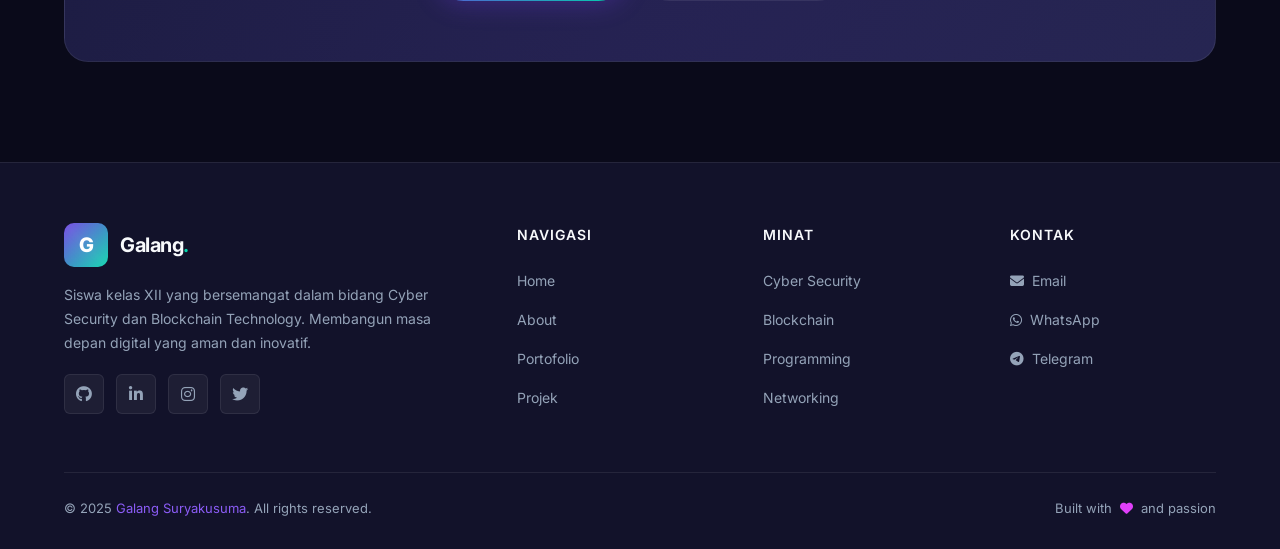
==== commit a763b190: "Update index.html" ====
--- a/index.html
+++ b/index.html
@@ -1,172 +1,1916 @@
 <!DOCTYPE html>
-<html>
+<html lang="id">
 <head>
-	<meta charset="utf-8">
-	<meta name="viewport" ="width=device-width, initial-scale=1">
-	<title>Home</title>
-	<style type="text/css">
-		.container{
-			width: 960px;
-			margin: auto;
-			background-color: linen;
-		}
-		.header{
-			padding: 0px;
-			padding-bottom: 20px;
-			padding-top: 20px;
-			margin-bottom: -20px;
-			background-color: #007bff ;
-			text-align: center;
-			color: #f6f7f7;
-			font-size: 30px;
-		}
-		.nav{
-			background-color: #007bff ;
-		}
-		.nav ul li{
-			display: inline-block;
-			margin-top: 10px;
-			margin-right: 12px;
-			margin-bottom: 10px;
-			font-size: 20px;
-		}
-		.nav a{
-			text-decoration: none;
-			color: white;
-			padding: 3px;
-		}
-		.nav a:hover{
-			background-color: red;
-			color: white;
-		}
-		.hero{
-			height: 380px;
-			background-image: url(L.jpg);
-			background-size: cover;
-			background-position: 0 -250px;
-			border-bottom: 6px solid salmon;
-			border-top: 3px solid whitesmoke;
-		}
-		.conten{
-			padding: 20px;
-			width: 600px;
-			box-sizing: border-box;
-			float:left;
-			text-align: justify;
-		}
-		.sidebar{
-			width: 300px;
-			float: right;
-			padding: 20px;
-			text-align: justify;
-		}
-		.sidebar h3{
-			font-weight: bold;
-			color: salmon;
-		}
-		.sidebar p{
-			font:12px/20px arial;
-		}
-		img{
-			width: 50px;
-			height: auto;
-			float: left;
-			padding: 12px;
-
-		}
-		.footer{
-			height: 100px;
-			background-color: #007bff;
-			padding: 20px;
-			color: white;
-			text-align: center;
-			height: 30px;
-			width: 920px;
-			margin: auto;
-			display: inline-block;
-		}
-		.sidebar-text {
-            display: block;
-            margin-bottom: 15px;
+    <meta charset="utf-8">
+    <meta name="viewport" content="width=device-width, initial-scale=1">
+    <title>Galang Suryakusuma | Cyber Security Enthusiast</title>
+    <link href="https://fonts.googleapis.com/css2?family=Inter:wght@300;400;500;600;700;800;900&family=JetBrains+Mono:wght@400;500;600&display=swap" rel="stylesheet">
+    <link rel="stylesheet" href="https://cdnjs.cloudflare.com/ajax/libs/font-awesome/6.4.0/css/all.min.css">
+    <style>
+        /* ===== RESET & BASE ===== */
+        *, *::before, *::after {
+            margin: 0;
+            padding: 0;
+            box-sizing: border-box;
+        }
+
+        :root {
+            --primary: #6C3CE1;
+            --primary-dark: #5A2DC5;
+            --primary-light: #8B5CF6;
+            --accent: #00D4AA;
+            --accent-dark: #00B894;
+            --dark: #0A0A1A;
+            --dark-2: #12122A;
+            --dark-3: #1A1A3E;
+            --dark-4: #252550;
+            --text: #E2E8F0;
+            --text-muted: #94A3B8;
+            --text-bright: #F8FAFC;
+            --glass: rgba(255, 255, 255, 0.05);
+            --glass-border: rgba(255, 255, 255, 0.08);
+            --gradient-1: linear-gradient(135deg, #6C3CE1, #00D4AA);
+            --gradient-2: linear-gradient(135deg, #6C3CE1, #E040FB);
+            --gradient-3: linear-gradient(180deg, #0A0A1A 0%, #12122A 100%);
+            --shadow: 0 20px 60px rgba(0, 0, 0, 0.3);
+            --shadow-glow: 0 0 40px rgba(108, 60, 225, 0.15);
+            --radius: 16px;
+            --radius-sm: 10px;
+            --radius-xs: 6px;
+            --transition: all 0.4s cubic-bezier(0.25, 0.46, 0.45, 0.94);
+        }
+
+        html {
+            scroll-behavior: smooth;
+        }
+
+        body {
+            font-family: 'Inter', -apple-system, BlinkMacSystemFont, sans-serif;
+            background: var(--dark);
+            color: var(--text);
+            line-height: 1.7;
+            overflow-x: hidden;
+        }
+
+        /* ===== ANIMATED BACKGROUND ===== */
+        .bg-animation {
+            position: fixed;
+            top: 0;
+            left: 0;
+            width: 100%;
+            height: 100%;
+            z-index: -1;
+            overflow: hidden;
+        }
+
+        .bg-animation .orb {
+            position: absolute;
+            border-radius: 50%;
+            filter: blur(80px);
+            opacity: 0.3;
+            animation: floatOrb 20s ease-in-out infinite;
+        }
+
+        .bg-animation .orb:nth-child(1) {
+            width: 600px;
+            height: 600px;
+            background: var(--primary);
+            top: -200px;
+            right: -100px;
+            animation-delay: 0s;
+        }
+
+        .bg-animation .orb:nth-child(2) {
+            width: 400px;
+            height: 400px;
+            background: var(--accent);
+            bottom: -100px;
+            left: -100px;
+            animation-delay: -7s;
+        }
+
+        .bg-animation .orb:nth-child(3) {
+            width: 300px;
+            height: 300px;
+            background: #E040FB;
+            top: 50%;
+            left: 50%;
+            animation-delay: -14s;
+        }
+
+        @keyframes floatOrb {
+            0%, 100% { transform: translate(0, 0) scale(1); }
+            25% { transform: translate(50px, -80px) scale(1.1); }
+            50% { transform: translate(-30px, 50px) scale(0.9); }
+            75% { transform: translate(80px, 30px) scale(1.05); }
+        }
+
+        /* ===== PARTICLE GRID ===== */
+        .grid-bg {
+            position: fixed;
+            top: 0;
+            left: 0;
+            width: 100%;
+            height: 100%;
+            z-index: -1;
+            background-image: 
+                linear-gradient(rgba(108, 60, 225, 0.03) 1px, transparent 1px),
+                linear-gradient(90deg, rgba(108, 60, 225, 0.03) 1px, transparent 1px);
+            background-size: 60px 60px;
+        }
+
+        /* ===== LOADING SCREEN ===== */
+        .loader {
+            position: fixed;
+            top: 0;
+            left: 0;
+            width: 100%;
+            height: 100%;
+            background: var(--dark);
+            display: flex;
+            align-items: center;
+            justify-content: center;
+            z-index: 10000;
+            transition: opacity 0.6s ease, visibility 0.6s ease;
+        }
+
+        .loader.hidden {
+            opacity: 0;
+            visibility: hidden;
+        }
+
+        .loader-content {
+            text-align: center;
+        }
+
+        .loader-spinner {
+            width: 50px;
+            height: 50px;
+            border: 3px solid var(--dark-3);
+            border-top-color: var(--primary);
+            border-radius: 50%;
+            animation: spin 0.8s linear infinite;
+            margin: 0 auto 20px;
+        }
+
+        .loader-text {
+            font-family: 'JetBrains Mono', monospace;
+            font-size: 14px;
+            color: var(--primary-light);
+            letter-spacing: 3px;
+        }
+
+        @keyframes spin {
+            to { transform: rotate(360deg); }
+        }
+
+        /* ===== CURSOR ===== */
+        .cursor-dot {
+            width: 8px;
+            height: 8px;
+            background: var(--accent);
+            border-radius: 50%;
+            position: fixed;
+            pointer-events: none;
+            z-index: 9999;
+            transition: transform 0.1s;
+            mix-blend-mode: difference;
+        }
+
+        .cursor-ring {
+            width: 40px;
+            height: 40px;
+            border: 2px solid rgba(108, 60, 225, 0.5);
+            border-radius: 50%;
+            position: fixed;
+            pointer-events: none;
+            z-index: 9998;
+            transition: all 0.15s ease-out;
+        }
+
+        /* ===== SCROLL PROGRESS ===== */
+        .scroll-progress {
+            position: fixed;
+            top: 0;
+            left: 0;
+            height: 3px;
+            background: var(--gradient-1);
+            z-index: 9999;
+            transition: width 0.1s;
+            box-shadow: 0 0 10px rgba(108, 60, 225, 0.5);
+        }
+
+        /* ===== CONTAINER ===== */
+        .container {
+            max-width: 1200px;
+            margin: 0 auto;
+            padding: 0 24px;
+        }
+
+        /* ===== HEADER / NAVBAR ===== */
+        .navbar {
+            position: fixed;
+            top: 0;
+            left: 0;
+            width: 100%;
+            z-index: 1000;
+            padding: 20px 0;
+            transition: var(--transition);
+        }
+
+        .navbar.scrolled {
+            background: rgba(10, 10, 26, 0.85);
+            backdrop-filter: blur(20px);
+            -webkit-backdrop-filter: blur(20px);
+            border-bottom: 1px solid var(--glass-border);
+            padding: 12px 0;
+            box-shadow: var(--shadow);
+        }
+
+        .navbar .container {
+            display: flex;
+            align-items: center;
+            justify-content: space-between;
+        }
+
+        .logo {
+            display: flex;
+            align-items: center;
+            gap: 12px;
+            text-decoration: none;
+            color: var(--text-bright);
+        }
+
+        .logo-icon {
+            width: 44px;
+            height: 44px;
+            background: var(--gradient-1);
+            border-radius: var(--radius-sm);
+            display: flex;
+            align-items: center;
+            justify-content: center;
+            font-weight: 800;
+            font-size: 20px;
+            color: white;
+            position: relative;
+            overflow: hidden;
+        }
+
+        .logo-icon::after {
+            content: '';
+            position: absolute;
+            top: -50%;
+            left: -50%;
+            width: 200%;
+            height: 200%;
+            background: linear-gradient(45deg, transparent, rgba(255,255,255,0.1), transparent);
+            animation: shimmer 3s infinite;
+        }
+
+        @keyframes shimmer {
+            0% { transform: translateX(-100%) rotate(45deg); }
+            100% { transform: translateX(100%) rotate(45deg); }
+        }
+
+        .logo-text {
+            font-size: 20px;
+            font-weight: 700;
+            letter-spacing: -0.5px;
+        }
+
+        .logo-text span {
+            color: var(--accent);
+        }
+
+        .nav-links {
+            display: flex;
+            align-items: center;
+            gap: 8px;
+            list-style: none;
+        }
+
+        .nav-links a {
+            text-decoration: none;
+            color: var(--text-muted);
+            font-size: 14px;
+            font-weight: 500;
+            padding: 10px 20px;
+            border-radius: 50px;
+            transition: var(--transition);
+            position: relative;
+        }
+
+        .nav-links a:hover,
+        .nav-links a.active {
+            color: var(--text-bright);
+            background: var(--glass);
+        }
+
+        .nav-links a.active {
+            background: var(--primary);
+            color: white;
+        }
+
+        .nav-cta {
+            background: var(--gradient-1) !important;
+            color: white !important;
+            font-weight: 600 !important;
+            box-shadow: 0 4px 20px rgba(108, 60, 225, 0.3);
+        }
+
+        .nav-cta:hover {
+            transform: translateY(-2px);
+            box-shadow: 0 8px 30px rgba(108, 60, 225, 0.4) !important;
+        }
+
+        /* Mobile Menu Toggle */
+        .menu-toggle {
+            display: none;
+            flex-direction: column;
+            gap: 5px;
+            cursor: pointer;
+            padding: 8px;
+            z-index: 1001;
+        }
+
+        .menu-toggle span {
+            width: 25px;
+            height: 2px;
+            background: var(--text);
+            transition: var(--transition);
+            border-radius: 2px;
+        }
+
+        .menu-toggle.active span:nth-child(1) {
+            transform: rotate(45deg) translate(5px, 5px);
+        }
+
+        .menu-toggle.active span:nth-child(2) {
+            opacity: 0;
+        }
+
+        .menu-toggle.active span:nth-child(3) {
+            transform: rotate(-45deg) translate(5px, -5px);
+        }
+
+        /* ===== HERO SECTION ===== */
+        .hero {
+            min-height: 100vh;
+            display: flex;
+            align-items: center;
+            position: relative;
+            padding-top: 80px;
+            overflow: hidden;
+        }
+
+        .hero .container {
+            display: grid;
+            grid-template-columns: 1fr 1fr;
+            gap: 60px;
+            align-items: center;
+        }
+
+        .hero-content {
+            position: relative;
+            z-index: 2;
+        }
+
+        .hero-badge {
+            display: inline-flex;
+            align-items: center;
+            gap: 8px;
+            padding: 8px 18px;
+            background: var(--glass);
+            border: 1px solid var(--glass-border);
+            border-radius: 50px;
+            font-size: 13px;
+            font-weight: 500;
+            color: var(--accent);
+            margin-bottom: 24px;
+            animation: fadeInUp 0.8s ease forwards;
+            opacity: 0;
+        }
+
+        .hero-badge .dot {
+            width: 8px;
+            height: 8px;
+            background: var(--accent);
+            border-radius: 50%;
+            animation: pulse 2s infinite;
+        }
+
+        @keyframes pulse {
+            0%, 100% { opacity: 1; transform: scale(1); }
+            50% { opacity: 0.5; transform: scale(1.5); }
+        }
+
+        .hero h1 {
+            font-size: 60px;
+            font-weight: 800;
+            line-height: 1.1;
+            color: var(--text-bright);
+            margin-bottom: 16px;
+            letter-spacing: -2px;
+            animation: fadeInUp 0.8s ease 0.1s forwards;
+            opacity: 0;
+        }
+
+        .hero h1 .gradient-text {
+            background: var(--gradient-1);
+            -webkit-background-clip: text;
+            -webkit-text-fill-color: transparent;
+            background-clip: text;
+        }
+
+        .hero h1 .gradient-text-2 {
+            background: var(--gradient-2);
+            -webkit-background-clip: text;
+            -webkit-text-fill-color: transparent;
+            background-clip: text;
+        }
+
+        .hero-subtitle {
+            font-size: 18px;
+            color: var(--text-muted);
+            margin-bottom: 36px;
+            max-width: 480px;
+            line-height: 1.7;
+            animation: fadeInUp 0.8s ease 0.2s forwards;
+            opacity: 0;
+        }
+
+        .hero-buttons {
+            display: flex;
+            gap: 16px;
+            flex-wrap: wrap;
+            animation: fadeInUp 0.8s ease 0.3s forwards;
+            opacity: 0;
+        }
+
+        .btn {
+            display: inline-flex;
+            align-items: center;
+            gap: 10px;
+            padding: 14px 32px;
+            border-radius: 50px;
+            font-size: 15px;
+            font-weight: 600;
+            text-decoration: none;
+            transition: var(--transition);
+            cursor: pointer;
+            border: none;
+            font-family: 'Inter', sans-serif;
+        }
+
+        .btn-primary {
+            background: var(--gradient-1);
+            color: white;
+            box-shadow: 0 4px 25px rgba(108, 60, 225, 0.3);
+        }
+
+        .btn-primary:hover {
+            transform: translateY(-3px);
+            box-shadow: 0 10px 40px rgba(108, 60, 225, 0.4);
+        }
+
+        .btn-outline {
+            background: transparent;
+            color: var(--text);
+            border: 1.5px solid var(--glass-border);
+        }
+
+        .btn-outline:hover {
+            border-color: var(--primary-light);
+            color: var(--primary-light);
+            background: rgba(108, 60, 225, 0.05);
+            transform: translateY(-3px);
+        }
+
+        .hero-stats {
+            display: flex;
+            gap: 40px;
+            margin-top: 48px;
+            animation: fadeInUp 0.8s ease 0.4s forwards;
+            opacity: 0;
+        }
+
+        .stat {
+            text-align: left;
+        }
+
+        .stat-number {
+            font-size: 32px;
+            font-weight: 800;
+            color: var(--text-bright);
+            letter-spacing: -1px;
+        }
+
+        .stat-number span {
+            color: var(--accent);
+        }
+
+        .stat-label {
+            font-size: 13px;
+            color: var(--text-muted);
+            margin-top: 4px;
+        }
+
+        /* Hero Visual */
+        .hero-visual {
+            position: relative;
+            display: flex;
+            justify-content: center;
+            align-items: center;
+            animation: fadeInUp 0.8s ease 0.5s forwards;
+            opacity: 0;
+        }
+
+        .hero-image-wrapper {
+            position: relative;
+            width: 380px;
+            height: 380px;
+        }
+
+        .hero-image {
+            width: 100%;
+            height: 100%;
+            border-radius: 30px;
+            overflow: hidden;
+            position: relative;
+            z-index: 2;
+            border: 2px solid var(--glass-border);
+        }
+
+        .hero-image img {
+            width: 100%;
+            height: 100%;
+            object-fit: cover;
+            float: none;
+            padding: 0;
+        }
+
+        .hero-image-glow {
+            position: absolute;
+            top: -20px;
+            right: -20px;
+            width: 100%;
+            height: 100%;
+            background: var(--gradient-1);
+            border-radius: 30px;
+            z-index: 1;
+            opacity: 0.2;
+            filter: blur(20px);
+        }
+
+        .floating-card {
+            position: absolute;
+            background: rgba(18, 18, 42, 0.9);
+            backdrop-filter: blur(20px);
+            border: 1px solid var(--glass-border);
+            border-radius: var(--radius-sm);
+            padding: 14px 20px;
+            z-index: 3;
+            animation: float 6s ease-in-out infinite;
+        }
+
+        .floating-card:nth-child(3) {
+            top: 10%;
+            right: -40px;
+            animation-delay: 0s;
+        }
+
+        .floating-card:nth-child(4) {
+            bottom: 15%;
+            left: -50px;
+            animation-delay: -2s;
+        }
+
+        .floating-card:nth-child(5) {
+            bottom: -10px;
+            right: 20px;
+            animation-delay: -4s;
+        }
+
+        .floating-card i {
+            margin-right: 8px;
+            color: var(--accent);
+        }
+
+        .floating-card span {
+            font-size: 13px;
+            font-weight: 500;
+        }
+
+        @keyframes float {
+            0%, 100% { transform: translateY(0); }
+            50% { transform: translateY(-15px); }
+        }
+
+        @keyframes fadeInUp {
+            from {
+                opacity: 0;
+                transform: translateY(30px);
+            }
+            to {
+                opacity: 1;
+                transform: translateY(0);
+            }
+        }
+
+        /* ===== SECTION STYLES ===== */
+        section {
+            padding: 100px 0;
+            position: relative;
+        }
+
+        .section-header {
+            text-align: center;
+            margin-bottom: 64px;
+        }
+
+        .section-label {
+            display: inline-flex;
+            align-items: center;
+            gap: 8px;
+            font-size: 13px;
+            font-weight: 600;
+            text-transform: uppercase;
+            letter-spacing: 3px;
+            color: var(--primary-light);
+            margin-bottom: 16px;
+        }
+
+        .section-label::before,
+        .section-label::after {
+            content: '';
+            width: 30px;
+            height: 1px;
+            background: var(--primary-light);
+            opacity: 0.4;
+        }
+
+        .section-title {
+            font-size: 42px;
+            font-weight: 800;
+            color: var(--text-bright);
+            letter-spacing: -1.5px;
+            line-height: 1.2;
+            margin-bottom: 16px;
+        }
+
+        .section-desc {
+            font-size: 16px;
+            color: var(--text-muted);
+            max-width: 600px;
+            margin: 0 auto;
+        }
+
+        /* ===== ABOUT SECTION ===== */
+        .about-grid {
+            display: grid;
+            grid-template-columns: 1fr 1fr;
+            gap: 60px;
+            align-items: start;
+        }
+
+        .about-content p {
+            font-size: 15px;
+            color: var(--text-muted);
+            margin-bottom: 20px;
+            line-height: 1.8;
+            text-align: justify;
+        }
+
+        .about-content p:first-of-type::first-letter {
+            font-size: 48px;
+            font-weight: 800;
+            float: left;
+            line-height: 1;
+            margin-right: 12px;
+            margin-top: 4px;
+            background: var(--gradient-1);
+            -webkit-background-clip: text;
+            -webkit-text-fill-color: transparent;
+            background-clip: text;
+        }
+
+        .about-highlight {
+            background: var(--glass);
+            border: 1px solid var(--glass-border);
+            border-left: 3px solid var(--primary);
+            padding: 20px 24px;
+            border-radius: 0 var(--radius-sm) var(--radius-sm) 0;
+            margin: 28px 0;
+        }
+
+        .about-highlight p {
+            font-style: italic;
+            color: var(--text) !important;
+            margin-bottom: 0 !important;
+        }
+
+        /* ===== SKILLS CARDS ===== */
+        .skills-grid {
+            display: grid;
+            grid-template-columns: repeat(2, 1fr);
+            gap: 20px;
+        }
+
+        .skill-card {
+            background: var(--glass);
+            border: 1px solid var(--glass-border);
+            border-radius: var(--radius);
+            padding: 28px;
+            transition: var(--transition);
+            position: relative;
+            overflow: hidden;
+        }
+
+        .skill-card::before {
+            content: '';
+            position: absolute;
+            top: 0;
+            left: 0;
+            width: 100%;
+            height: 2px;
+            background: var(--gradient-1);
+            opacity: 0;
+            transition: var(--transition);
+        }
+
+        .skill-card:hover {
+            transform: translateY(-5px);
+            border-color: rgba(108, 60, 225, 0.3);
+            box-shadow: var(--shadow-glow);
+        }
+
+        .skill-card:hover::before {
+            opacity: 1;
+        }
+
+        .skill-icon {
+            width: 48px;
+            height: 48px;
+            background: var(--dark-3);
+            border-radius: var(--radius-sm);
+            display: flex;
+            align-items: center;
+            justify-content: center;
+            font-size: 20px;
+            margin-bottom: 16px;
+            color: var(--primary-light);
+        }
+
+        .skill-card h4 {
+            font-size: 16px;
+            font-weight: 600;
+            color: var(--text-bright);
+            margin-bottom: 8px;
+        }
+
+        .skill-card p {
+            font-size: 13px;
+            color: var(--text-muted);
             line-height: 1.6;
+            margin-bottom: 0 !important;
+        }
+
+        /* ===== PROJECT SECTION ===== */
+        .project-card {
+            background: var(--glass);
+            border: 1px solid var(--glass-border);
+            border-radius: var(--radius);
+            overflow: hidden;
+            transition: var(--transition);
+        }
+
+        .project-card:hover {
+            transform: translateY(-8px);
+            box-shadow: var(--shadow);
+            border-color: rgba(108, 60, 225, 0.3);
+        }
+
+        .project-image {
+            height: 240px;
+            background: var(--gradient-1);
+            position: relative;
+            overflow: hidden;
+            display: flex;
+            align-items: center;
+            justify-content: center;
+        }
+
+        .project-image i {
+            font-size: 60px;
+            color: rgba(255,255,255,0.3);
+        }
+
+        .project-info {
+            padding: 32px;
+        }
+
+        .project-tag {
+            display: inline-block;
+            padding: 4px 14px;
+            background: rgba(108, 60, 225, 0.15);
+            color: var(--primary-light);
+            border-radius: 50px;
+            font-size: 12px;
+            font-weight: 600;
+            margin-bottom: 16px;
+        }
+
+        .project-info h3 {
+            font-size: 22px;
+            font-weight: 700;
+            color: var(--text-bright);
+            margin-bottom: 12px;
+        }
+
+        .project-info p {
             font-size: 14px;
-            text-align: justify;
-		}
-
-
-		/* clearfix */
-		.cf:before;
-		.cf:after {
-		    content: " "; 
-		    display: table; 
-		}
-
-		.cf:after {
-		    clear: both;
-		}
-
-		.cf {
-		    *zoom: 1;
-		}
-
-	</style>
+            color: var(--text-muted);
+            line-height: 1.7;
+            margin-bottom: 20px;
+        }
+
+        .project-tech {
+            display: flex;
+            gap: 8px;
+            flex-wrap: wrap;
+        }
+
+        .project-tech span {
+            padding: 4px 12px;
+            background: var(--dark-3);
+            border-radius: 50px;
+            font-size: 12px;
+            color: var(--text-muted);
+            font-weight: 500;
+        }
+
+        /* ===== TIMELINE / EXPERIENCE ===== */
+        .timeline {
+            position: relative;
+            max-width: 700px;
+            margin: 0 auto;
+        }
+
+        .timeline::before {
+            content: '';
+            position: absolute;
+            left: 24px;
+            top: 0;
+            bottom: 0;
+            width: 2px;
+            background: linear-gradient(to bottom, var(--primary), var(--accent));
+            opacity: 0.3;
+        }
+
+        .timeline-item {
+            padding-left: 70px;
+            position: relative;
+            margin-bottom: 48px;
+        }
+
+        .timeline-item:last-child {
+            margin-bottom: 0;
+        }
+
+        .timeline-dot {
+            width: 50px;
+            height: 50px;
+            background: var(--dark-2);
+            border: 2px solid var(--primary);
+            border-radius: 50%;
+            position: absolute;
+            left: 0;
+            top: 0;
+            display: flex;
+            align-items: center;
+            justify-content: center;
+            font-size: 18px;
+            color: var(--primary-light);
+        }
+
+        .timeline-content {
+            background: var(--glass);
+            border: 1px solid var(--glass-border);
+            border-radius: var(--radius);
+            padding: 28px;
+            transition: var(--transition);
+        }
+
+        .timeline-content:hover {
+            border-color: rgba(108, 60, 225, 0.3);
+            box-shadow: var(--shadow-glow);
+        }
+
+        .timeline-date {
+            font-size: 13px;
+            color: var(--accent);
+            font-weight: 600;
+            margin-bottom: 8px;
+            font-family: 'JetBrains Mono', monospace;
+        }
+
+        .timeline-content h4 {
+            font-size: 18px;
+            color: var(--text-bright);
+            margin-bottom: 8px;
+        }
+
+        .timeline-content p {
+            font-size: 14px;
+            color: var(--text-muted);
+            line-height: 1.7;
+        }
+
+        /* ===== SIDEBAR INFO (REDESIGNED AS CARDS) ===== */
+        .info-cards {
+            display: grid;
+            grid-template-columns: repeat(3, 1fr);
+            gap: 24px;
+        }
+
+        .info-card {
+            background: var(--glass);
+            border: 1px solid var(--glass-border);
+            border-radius: var(--radius);
+            padding: 32px;
+            text-align: center;
+            transition: var(--transition);
+            position: relative;
+            overflow: hidden;
+        }
+
+        .info-card::after {
+            content: '';
+            position: absolute;
+            bottom: 0;
+            left: 0;
+            width: 100%;
+            height: 3px;
+            background: var(--gradient-1);
+            opacity: 0;
+            transition: var(--transition);
+        }
+
+        .info-card:hover {
+            transform: translateY(-5px);
+            border-color: rgba(108, 60, 225, 0.3);
+        }
+
+        .info-card:hover::after {
+            opacity: 1;
+        }
+
+        .info-card-icon {
+            width: 64px;
+            height: 64px;
+            background: linear-gradient(135deg, rgba(108, 60, 225, 0.15), rgba(0, 212, 170, 0.15));
+            border-radius: var(--radius-sm);
+            display: flex;
+            align-items: center;
+            justify-content: center;
+            font-size: 24px;
+            color: var(--primary-light);
+            margin: 0 auto 20px;
+        }
+
+        .info-card h4 {
+            font-size: 16px;
+            font-weight: 600;
+            color: var(--text-bright);
+            margin-bottom: 10px;
+        }
+
+        .info-card p {
+            font-size: 13px;
+            color: var(--text-muted);
+            line-height: 1.6;
+        }
+
+        /* ===== QUOTE SECTION ===== */
+        .quote-section {
+            background: var(--glass);
+            border-top: 1px solid var(--glass-border);
+            border-bottom: 1px solid var(--glass-border);
+        }
+
+        .quote-content {
+            text-align: center;
+            max-width: 800px;
+            margin: 0 auto;
+        }
+
+        .quote-icon {
+            font-size: 48px;
+            color: var(--primary);
+            opacity: 0.3;
+            margin-bottom: 24px;
+        }
+
+        .quote-text {
+            font-size: 24px;
+            font-weight: 300;
+            color: var(--text);
+            line-height: 1.6;
+            font-style: italic;
+            margin-bottom: 20px;
+        }
+
+        .quote-author {
+            font-size: 14px;
+            color: var(--accent);
+            font-weight: 600;
+        }
+
+        /* ===== CTA SECTION ===== */
+        .cta-section {
+            padding: 100px 0;
+        }
+
+        .cta-box {
+            background: linear-gradient(135deg, var(--dark-3), var(--dark-4));
+            border: 1px solid var(--glass-border);
+            border-radius: 24px;
+            padding: 60px;
+            text-align: center;
+            position: relative;
+            overflow: hidden;
+        }
+
+        .cta-box::before {
+            content: '';
+            position: absolute;
+            top: -50%;
+            left: -50%;
+            width: 200%;
+            height: 200%;
+            background: radial-gradient(circle, rgba(108, 60, 225, 0.08) 0%, transparent 60%);
+        }
+
+        .cta-box h2 {
+            font-size: 36px;
+            font-weight: 800;
+            color: var(--text-bright);
+            margin-bottom: 16px;
+            letter-spacing: -1px;
+            position: relative;
+        }
+
+        .cta-box p {
+            font-size: 16px;
+            color: var(--text-muted);
+            margin-bottom: 32px;
+            max-width: 500px;
+            margin-left: auto;
+            margin-right: auto;
+            position: relative;
+        }
+
+        .cta-buttons {
+            display: flex;
+            justify-content: center;
+            gap: 16px;
+            position: relative;
+        }
+
+        /* ===== FOOTER ===== */
+        .footer {
+            border-top: 1px solid var(--glass-border);
+            padding: 60px 0 30px;
+            background: var(--dark-2);
+        }
+
+        .footer-grid {
+            display: grid;
+            grid-template-columns: 2fr 1fr 1fr 1fr;
+            gap: 40px;
+            margin-bottom: 48px;
+        }
+
+        .footer-brand p {
+            font-size: 14px;
+            color: var(--text-muted);
+            margin-top: 16px;
+            line-height: 1.7;
+        }
+
+        .footer-social {
+            display: flex;
+            gap: 12px;
+            margin-top: 20px;
+        }
+
+        .footer-social a {
+            width: 40px;
+            height: 40px;
+            background: var(--glass);
+            border: 1px solid var(--glass-border);
+            border-radius: var(--radius-xs);
+            display: flex;
+            align-items: center;
+            justify-content: center;
+            color: var(--text-muted);
+            text-decoration: none;
+            transition: var(--transition);
+        }
+
+        .footer-social a:hover {
+            background: var(--primary);
+            color: white;
+            border-color: var(--primary);
+            transform: translateY(-3px);
+        }
+
+        .footer-col h4 {
+            font-size: 14px;
+            font-weight: 600;
+            color: var(--text-bright);
+            margin-bottom: 20px;
+            text-transform: uppercase;
+            letter-spacing: 1px;
+        }
+
+        .footer-col ul {
+            list-style: none;
+        }
+
+        .footer-col ul li {
+            margin-bottom: 12px;
+        }
+
+        .footer-col ul a {
+            font-size: 14px;
+            color: var(--text-muted);
+            text-decoration: none;
+            transition: var(--transition);
+        }
+
+        .footer-col ul a:hover {
+            color: var(--primary-light);
+            padding-left: 5px;
+        }
+
+        .footer-bottom {
+            border-top: 1px solid var(--glass-border);
+            padding-top: 24px;
+            display: flex;
+            justify-content: space-between;
+            align-items: center;
+        }
+
+        .footer-bottom p {
+            font-size: 13px;
+            color: var(--text-muted);
+        }
+
+        .footer-bottom a {
+            color: var(--primary-light);
+            text-decoration: none;
+        }
+
+        /* ===== SCROLL TO TOP ===== */
+        .scroll-top {
+            position: fixed;
+            bottom: 30px;
+            right: 30px;
+            width: 48px;
+            height: 48px;
+            background: var(--primary);
+            color: white;
+            border: none;
+            border-radius: var(--radius-sm);
+            cursor: pointer;
+            display: flex;
+            align-items: center;
+            justify-content: center;
+            font-size: 18px;
+            z-index: 999;
+            opacity: 0;
+            visibility: hidden;
+            transition: var(--transition);
+            box-shadow: 0 4px 20px rgba(108, 60, 225, 0.3);
+        }
+
+        .scroll-top.visible {
+            opacity: 1;
+            visibility: visible;
+        }
+
+        .scroll-top:hover {
+            transform: translateY(-3px);
+            background: var(--primary-dark);
+        }
+
+        /* ===== REVEAL ANIMATIONS ===== */
+        .reveal {
+            opacity: 0;
+            transform: translateY(40px);
+            transition: all 0.8s cubic-bezier(0.25, 0.46, 0.45, 0.94);
+        }
+
+        .reveal.active {
+            opacity: 1;
+            transform: translateY(0);
+        }
+
+        .reveal-left {
+            opacity: 0;
+            transform: translateX(-40px);
+            transition: all 0.8s cubic-bezier(0.25, 0.46, 0.45, 0.94);
+        }
+
+        .reveal-left.active {
+            opacity: 1;
+            transform: translateX(0);
+        }
+
+        .reveal-right {
+            opacity: 0;
+            transform: translateX(40px);
+            transition: all 0.8s cubic-bezier(0.25, 0.46, 0.45, 0.94);
+        }
+
+        .reveal-right.active {
+            opacity: 1;
+            transform: translateX(0);
+        }
+
+        /* ===== RESPONSIVE ===== */
+        @media (max-width: 1024px) {
+            .hero .container {
+                grid-template-columns: 1fr;
+                text-align: center;
+            }
+
+            .hero h1 {
+                font-size: 44px;
+            }
+
+            .hero-subtitle {
+                margin: 0 auto 36px;
+            }
+
+            .hero-buttons {
+                justify-content: center;
+            }
+
+            .hero-stats {
+                justify-content: center;
+            }
+
+            .hero-visual {
+                order: -1;
+            }
+
+            .hero-image-wrapper {
+                width: 300px;
+                height: 300px;
+            }
+
+            .floating-card:nth-child(3) { right: -10px; }
+            .floating-card:nth-child(4) { left: -10px; }
+
+            .about-grid {
+                grid-template-columns: 1fr;
+            }
+
+            .info-cards {
+                grid-template-columns: repeat(2, 1fr);
+            }
+
+            .footer-grid {
+                grid-template-columns: 1fr 1fr;
+            }
+
+            .section-title {
+                font-size: 34px;
+            }
+        }
+
+        @media (max-width: 768px) {
+            .menu-toggle {
+                display: flex;
+            }
+
+            .nav-links {
+                position: fixed;
+                top: 0;
+                right: -100%;
+                width: 280px;
+                height: 100vh;
+                background: var(--dark-2);
+                flex-direction: column;
+                padding: 100px 30px 30px;
+                gap: 4px;
+                transition: var(--transition);
+                border-left: 1px solid var(--glass-border);
+            }
+
+            .nav-links.open {
+                right: 0;
+            }
+
+            .nav-links a {
+                display: block;
+                padding: 14px 20px;
+                border-radius: var(--radius-xs);
+                font-size: 16px;
+            }
+
+            .hero h1 {
+                font-size: 34px;
+                letter-spacing: -1px;
+            }
+
+            .hero-stats {
+                gap: 24px;
+            }
+
+            .stat-number {
+                font-size: 24px;
+            }
+
+            .hero-image-wrapper {
+                width: 250px;
+                height: 250px;
+            }
+
+            .floating-card { display: none; }
+
+            .skills-grid {
+                grid-template-columns: 1fr;
+            }
+
+            .info-cards {
+                grid-template-columns: 1fr;
+            }
+
+            .footer-grid {
+                grid-template-columns: 1fr;
+            }
+
+            .footer-bottom {
+                flex-direction: column;
+                gap: 12px;
+                text-align: center;
+            }
+
+            .cta-box {
+                padding: 40px 24px;
+            }
+
+            .cta-box h2 {
+                font-size: 28px;
+            }
+
+            .cta-buttons {
+                flex-direction: column;
+                align-items: center;
+            }
+
+            .quote-text {
+                font-size: 18px;
+            }
+
+            .section-title {
+                font-size: 28px;
+            }
+
+            .cursor-dot, .cursor-ring {
+                display: none;
+            }
+        }
+
+        @media (max-width: 480px) {
+            .hero h1 {
+                font-size: 28px;
+            }
+
+            .hero-subtitle {
+                font-size: 15px;
+            }
+
+            .btn {
+                padding: 12px 24px;
+                font-size: 14px;
+            }
+
+            .section-title {
+                font-size: 24px;
+            }
+        }
+    </style>
 </head>
 <body>
-	<div class="container">
-		<div class="header">Moto Hidup </div>
-		<div class="nav">
-			<ul>
-				<li><a href="portofolio.html">Portofolio   |</a></li>
-				<li><a href="about.html">About    |</a></li>
-				<li><a href="projek.html">Projek |</a></li>
-				<li><a href="kontak.html">Contact</a></li>
-			</ul>	
-		</div>
-		<div class="hero"></div>
-		<div class="conten">
-	<p>Saya adalah seorang siswa kelas XII yang memiliki minat yang sangat besar di bidang informatika, khususnya dalam keamanan siber atau cyber security. Sejak kecil, saya selalu tertarik dengan dunia teknologi, perangkat keras, dan perangkat lunak. Rasa ingin tahu saya terhadap cara kerja komputer, sistem digital, dan jaringan membuat saya senang mempelajari berbagai hal tentang teknologi, mulai dari pemrograman, pengolahan data, hingga perlindungan sistem dari berbagai ancaman. Ketertarikan ini bukan hanya sekadar hobi, tetapi juga menjadi motivasi bagi saya untuk terus belajar dan mengasah kemampuan agar suatu hari dapat berkontribusi dalam bidang yang semakin penting ini.</p>
-
-	<p>Selama di sekolah, saya mendapatkan kesempatan untuk mengembangkan minat dan kemampuan saya melalui berbagai kegiatan akademik dan proyek, salah satunya melalui Proyek Penguatan Profil Pelajar Pancasila (P5). Dalam proyek tersebut, saya bekerja bersama tim untuk membuat aplikasi QRIS Parkir, yaitu sebuah sistem parkir digital yang menggunakan teknologi barcode. Aplikasi ini memungkinkan petugas atau pengguna untuk memindai barcode parkir yang berisi informasi nomor SIM dan foto pemilik kendaraan. Dengan sistem ini, proses identifikasi kendaraan menjadi lebih cepat, aman, dan efisien.</p>
-
-	<p>Proyek ini mengajarkan saya banyak hal, termasuk bagaimana bekerja dalam tim, merancang alur aplikasi yang efektif, mengelola data dengan aman, serta memahami pentingnya keamanan informasi dalam sistem digital. Melalui pengalaman ini, saya semakin menyadari betapa krusialnya keamanan siber di era digital saat ini. Data pribadi dan informasi penting, seperti identitas pengendara dalam aplikasi QRIS Parkir, harus dilindungi dari akses yang tidak sah.</p>
-
-	<p>Hal ini menumbuhkan kesadaran saya bahwa kemampuan teknis saja tidak cukup, tetapi dibutuhkan juga pemahaman tentang etika digital, perlindungan data, dan prinsip-prinsip keamanan siber secara menyeluruh. Oleh karena itu, saya bertekad untuk terus belajar dan memperdalam pengetahuan saya di bidang cyber security, agar suatu hari dapat menjadi seorang profesional yang mampu merancang, mengamankan, dan melindungi sistem digital dari berbagai ancaman.</p>
-
-	<p>Selain fokus pada teknologi, saya juga berusaha untuk membangun karakter yang disiplin, jujur, dan bertanggung jawab. Saya meyakini bahwa keberhasilan bukan hanya ditentukan oleh kemampuan akademik, tetapi juga oleh sikap, etos kerja, dan semangat untuk terus berkembang. Saya selalu berusaha menjalankan setiap tugas dengan serius, menyelesaikan masalah dengan teliti, dan belajar dari setiap pengalaman yang saya dapatkan.</p>
-
-	<p>Bagi saya, belajar bukan hanya soal memperoleh nilai atau gelar, tetapi lebih tentang memahami dunia, menemukan solusi untuk permasalahan nyata, dan memberikan kontribusi positif bagi lingkungan sekitar. Melalui bidang informatika, saya ingin menciptakan inovasi dan aplikasi yang bermanfaat, yang dapat mempermudah kehidupan manusia sekaligus menjaga keamanan data digital. Dengan tekad, minat yang kuat, dan semangat untuk terus berkembang, saya berharap dapat melangkah lebih jauh di bidang keamanan siber dan informatika, serta memberikan kontribusi nyata melalui proyek-proyek yang bermanfaat, inovatif, dan aman bagi semua orang.</p>
-</div>
-		<div class="sidebar">
-    <h3>Tentang Penulis</h3>
-    <img src="g.jpg" alt="Foto Galang Suryakusuma">
-    
-    <p class="sidebar-text">Nama saya Galang Suryakusuma, seorang siswa kelas XII yang memiliki minat besar di bidang informatika, khususnya keamanan siber (cyber security) dan teknologi blockchain. Sejak kecil, saya selalu tertarik dengan dunia teknologi karena sifatnya yang terus berkembang, menantang, dan penuh inovasi. Ketertarikan ini membuat saya gemar mengeksplorasi cara kerja komputer, perangkat lunak, serta sistem digital, mulai dari dasar pemrograman, pengolahan data, hingga mekanisme keamanan yang melindungi informasi penting dari berbagai ancaman digital. Minat ini bukan sekadar hobi, melainkan menjadi motivasi utama saya untuk terus belajar dan mengasah kemampuan agar kelak dapat berkontribusi secara nyata di bidang teknologi informasi.</p>
-
-    <p class="sidebar-text">Selama masa sekolah, saya berkesempatan mengikuti berbagai kegiatan yang mendukung pengembangan minat saya. Salah satunya adalah Proyek Penguatan Profil Pelajar Pancasila (P5), di mana saya dan tim berhasil mengembangkan aplikasi QRIS Parkir. Aplikasi ini merupakan sistem parkir digital yang menggunakan teknologi barcode untuk mempermudah proses identifikasi kendaraan melalui nomor SIM dan foto pemilik. Proyek ini memberikan pengalaman berharga bagi saya dalam merancang alur aplikasi, mengelola data dengan aman, serta memahami pentingnya kerja sama tim. Selain itu, saya belajar bagaimana menghadapi tantangan teknis, menyelesaikan masalah yang kompleks, dan memastikan sistem yang dikembangkan dapat berjalan dengan aman dan efisien.</p>
-
-    <p class="sidebar-text">Selain pengalaman dalam pengembangan aplikasi, saya juga mulai mendalami teknologi blockchain. Blockchain merupakan sistem penyimpanan data terdesentralisasi yang menawarkan keamanan, transparansi, dan keandalan tinggi. Saya menyadari bahwa blockchain dapat menjadi solusi untuk menjaga integritas data dalam berbagai sistem digital, mulai dari transaksi finansial hingga pengelolaan identitas digital. Keterampilan memahami blockchain dan keamanan siber menjadi kombinasi yang kuat, karena keduanya sangat relevan dalam menghadapi tantangan dunia digital modern, seperti peretasan, pencurian data, dan manipulasi informasi.</p>
-
-    <p class="sidebar-text">Saya percaya bahwa teknologi tidak hanya sekadar alat, tetapi juga merupakan sarana untuk memberikan dampak positif bagi masyarakat. Oleh karena itu, saya bertekad untuk terus mempelajari teknologi terbaru, merancang sistem yang aman dan efisien, serta memanfaatkan kemampuan saya untuk menciptakan solusi yang bermanfaat bagi banyak orang. Saya ingin dapat berkontribusi pada pengembangan sistem digital yang tidak hanya praktis, tetapi juga dapat diandalkan dan melindungi data pengguna dari ancaman siber.</p>
-
-    <p class="sidebar-text">Selain fokus pada teknologi, saya juga berusaha membentuk karakter yang disiplin, jujur, dan bertanggung jawab. Saya meyakini bahwa kesuksesan di bidang teknologi bukan hanya ditentukan oleh pengetahuan, tetapi juga oleh etos kerja, ketekunan, dan kemampuan beradaptasi dengan cepat terhadap perubahan teknologi. Saya selalu berusaha belajar dari setiap pengalaman, mengembangkan kemampuan problem-solving, dan menghadapi tantangan dengan sikap positif.</p>
-
-    <p class="sidebar-text">Cita-cita saya adalah menjadi seorang ahli keamanan siber (cyber security specialist) sekaligus pengembang sistem berbasis blockchain yang mampu melindungi data, meningkatkan keamanan digital, dan memberikan manfaat nyata bagi masyarakat. Dengan tekad yang kuat, semangat belajar tanpa henti, serta rasa ingin tahu yang tinggi, saya berharap dapat terus berkembang dalam dunia informatika, menciptakan inovasi yang bermanfaat, dan memberikan kontribusi yang berdampak positif bagi dunia digital dan masyarakat luas.</p>
-</div>
-
+    <!-- Loading Screen -->
+    <div class="loader" id="loader">
+        <div class="loader-content">
+            <div class="loader-spinner"></div>
+            <div class="loader-text">LOADING</div>
+        </div>
+    </div>
+
+    <!-- Animated Background -->
+    <div class="bg-animation">
+        <div class="orb"></div>
+        <div class="orb"></div>
+        <div class="orb"></div>
+    </div>
+    <div class="grid-bg"></div>
+
+    <!-- Custom Cursor -->
+    <div class="cursor-dot" id="cursorDot"></div>
+    <div class="cursor-ring" id="cursorRing"></div>
+
+    <!-- Scroll Progress -->
+    <div class="scroll-progress" id="scrollProgress"></div>
+
+    <!-- Navbar -->
+    <nav class="navbar" id="navbar">
+        <div class="container">
+            <a href="#" class="logo">
+                <div class="logo-icon">G</div>
+                <div class="logo-text">Galang<span>.</span></div>
+            </a>
+
+            <ul class="nav-links" id="navLinks">
+                <li><a href="#" class="active">Home</a></li>
+                <li><a href="portofolio.html">Portofolio</a></li>
+                <li><a href="about.html">About</a></li>
+                <li><a href="projek.html">Projek</a></li>
+                <li><a href="kontak.html" class="nav-cta">Contact</a></li>
+            </ul>
+
+            <div class="menu-toggle" id="menuToggle">
+                <span></span>
+                <span></span>
+                <span></span>
+            </div>
+        </div>
+    </nav>
+
+    <!-- Hero Section -->
+    <section class="hero" id="hero">
+        <div class="container">
+            <div class="hero-content">
+                <div class="hero-badge">
+                    <span class="dot"></span>
+                    Available for opportunities
+                </div>
+                <h1>
+                    Hi, I'm<br>
+                    <span class="gradient-text">Galang</span><br>
+                    <span class="gradient-text-2">Suryakusuma</span>
+                </h1>
+                <p class="hero-subtitle">
+                    Siswa kelas XII yang passionate di bidang <strong style="color: var(--accent);">Cyber Security</strong> & <strong style="color: var(--primary-light);">Blockchain Technology</strong>. Membangun masa depan digital yang aman.
+                </p>
+                <div class="hero-buttons">
+                    <a href="projek.html" class="btn btn-primary">
+                        <i class="fas fa-rocket"></i> Lihat Projek
+                    </a>
+                    <a href="about.html" class="btn btn-outline">
+                        <i class="fas fa-user"></i> Tentang Saya
+                    </a>
+                </div>
+                <div class="hero-stats">
+                    <div class="stat">
+                        <div class="stat-number">5<span>+</span></div>
+                        <div class="stat-label">Projects</div>
+                    </div>
+                    <div class="stat">
+                        <div class="stat-number">2<span>+</span></div>
+                        <div class="stat-label">Years Learning</div>
+                    </div>
+                    <div class="stat">
+                        <div class="stat-number">∞</div>
+                        <div class="stat-label">Passion</div>
+                    </div>
+                </div>
+            </div>
+
+            <div class="hero-visual">
+                <div class="hero-image-wrapper">
+                    <div class="hero-image">
+                        <img src="g.jpg" alt="Galang Suryakusuma">
+                    </div>
+                    <div class="hero-image-glow"></div>
+                    <div class="floating-card">
+                        <i class="fas fa-shield-halved"></i>
+                        <span>Cyber Security</span>
+                    </div>
+                    <div class="floating-card">
+                        <i class="fas fa-cubes"></i>
+                        <span>Blockchain</span>
+                    </div>
+                    <div class="floating-card">
+                        <i class="fas fa-code"></i>
+                        <span>Developer</span>
+                    </div>
+                </div>
+            </div>
+        </div>
+    </section>
+
+    <!-- About Section -->
+    <section id="about">
+        <div class="container">
+            <div class="section-header reveal">
+                <div class="section-label">Tentang Saya</div>
+                <h2 class="section-title">Mengenal Lebih Dekat</h2>
+                <p class="section-desc">Perjalanan saya di dunia teknologi dan keamanan siber</p>
+            </div>
+
+            <div class="about-grid">
+                <div class="about-content reveal-left">
+                    <p>Saya adalah seorang siswa kelas XII yang memiliki minat yang sangat besar di bidang informatika, khususnya dalam keamanan siber atau cyber security. Sejak kecil, saya selalu tertarik dengan dunia teknologi, perangkat keras, dan perangkat lunak. Rasa ingin tahu saya terhadap cara kerja komputer, sistem digital, dan jaringan membuat saya senang mempelajari berbagai hal tentang teknologi, mulai dari pemrograman, pengolahan data, hingga perlindungan sistem dari berbagai ancaman.</p>
+
+                    <p>Selama di sekolah, saya mendapatkan kesempatan untuk mengembangkan minat dan kemampuan saya melalui berbagai kegiatan akademik dan proyek, salah satunya melalui Proyek Penguatan Profil Pelajar Pancasila (P5). Dalam proyek tersebut, saya bekerja bersama tim untuk membuat aplikasi QRIS Parkir, yaitu sebuah sistem parkir digital yang menggunakan teknologi barcode.</p>
+
+                    <div class="about-highlight">
+                        <p>"Bagi saya, belajar bukan hanya soal memperoleh nilai atau gelar, tetapi lebih tentang memahami dunia, menemukan solusi untuk permasalahan nyata, dan memberikan kontribusi positif bagi lingkungan sekitar."</p>
+                    </div>
+
+                    <p>Proyek ini mengajarkan saya banyak hal, termasuk bagaimana bekerja dalam tim, merancang alur aplikasi yang efektif, mengelola data dengan aman, serta memahami pentingnya keamanan informasi dalam sistem digital. Melalui pengalaman ini, saya semakin menyadari betapa krusialnya keamanan siber di era digital saat ini.</p>
+
+                    <p>Selain fokus pada teknologi, saya juga berusaha untuk membangun karakter yang disiplin, jujur, dan bertanggung jawab. Saya meyakini bahwa keberhasilan bukan hanya ditentukan oleh kemampuan akademik, tetapi juga oleh sikap, etos kerja, dan semangat untuk terus berkembang.</p>
+                </div>
+
+                <div class="reveal-right">
+                    <div class="skills-grid">
+                        <div class="skill-card">
+                            <div class="skill-icon"><i class="fas fa-shield-halved"></i></div>
+                            <h4>Cyber Security</h4>
+                            <p>Perlindungan sistem dan data dari ancaman digital</p>
+                        </div>
+                        <div class="skill-card">
+                            <div class="skill-icon"><i class="fas fa-cubes"></i></div>
+                            <h4>Blockchain</h4>
+                            <p>Teknologi desentralisasi untuk keamanan data</p>
+                        </div>
+                        <div class="skill-card">
+                            <div class="skill-icon"><i class="fas fa-code"></i></div>
+                            <h4>Programming</h4>
+                            <p>Pengembangan aplikasi dan sistem digital</p>
+                        </div>
+                        <div class="skill-card">
+                            <div class="skill-icon"><i class="fas fa-network-wired"></i></div>
+                            <h4>Networking</h4>
+                            <p>Pemahaman jaringan komputer dan infrastruktur</p>
+                        </div>
+                        <div class="skill-card">
+                            <div class="skill-icon"><i class="fas fa-database"></i></div>
+                            <h4>Data Management</h4>
+                            <p>Pengelolaan dan pengamanan data digital</p>
+                        </div>
+                        <div class="skill-card">
+                            <div class="skill-icon"><i class="fas fa-users"></i></div>
+                            <h4>Teamwork</h4>
+                            <p>Kolaborasi efektif dalam pengembangan proyek</p>
+                        </div>
+                    </div>
+                </div>
+            </div>
+        </div>
+    </section>
+
+    <!-- Featured Project -->
+    <section id="project" style="background: var(--dark-2);">
+        <div class="container">
+            <div class="section-header reveal">
+                <div class="section-label">Featured Project</div>
+                <h2 class="section-title">Proyek Unggulan</h2>
+                <p class="section-desc">Karya terbaik yang telah saya kembangkan</p>
+            </div>
+
+            <div class="project-card reveal" style="max-width: 800px; margin: 0 auto;">
+                <div class="project-image">
+                    <i class="fas fa-qrcode"></i>
+                </div>
+                <div class="project-info">
+                    <span class="project-tag">P5 Project</span>
+                    <h3>QRIS Parkir — Sistem Parkir Digital</h3>
+                    <p>Aplikasi sistem parkir digital yang menggunakan teknologi barcode untuk mempermudah proses identifikasi kendaraan melalui nomor SIM dan foto pemilik. Sistem ini membuat proses identifikasi menjadi lebih cepat, aman, dan efisien. Dikembangkan bersama tim dalam rangka Proyek Penguatan Profil Pelajar Pancasila (P5).</p>
+                    <div class="project-tech">
+                        <span>QR Code</span>
+                        <span>Barcode Scanner</span>
+                        <span>Data Security</span>
+                        <span>Digital Identity</span>
+                        <span>UI/UX</span>
+                    </div>
+                </div>
+            </div>
+        </div>
+    </section>
+
+    <!-- Journey / Timeline -->
+    <section id="journey">
+        <div class="container">
+            <div class="section-header reveal">
+                <div class="section-label">Perjalanan</div>
+                <h2 class="section-title">Journey & Experience</h2>
+                <p class="section-desc">Milestone perjalanan saya di dunia teknologi</p>
+            </div>
+
+            <div class="timeline">
+                <div class="timeline-item reveal">
+                    <div class="timeline-dot"><i class="fas fa-laptop-code"></i></div>
+                    <div class="timeline-content">
+                        <div class="timeline-date">// Awal Mula</div>
+                        <h4>Ketertarikan pada Teknologi</h4>
+                        <p>Sejak kecil tertarik dengan cara kerja komputer, perangkat keras, dan perangkat lunak. Mulai mempelajari dasar-dasar pemrograman dan sistem digital secara otodidak.</p>
+                    </div>
+                </div>
+
+                <div class="timeline-item reveal">
+                    <div class="timeline-dot"><i class="fas fa-shield-halved"></i></div>
+                    <div class="timeline-content">
+                        <div class="timeline-date">// Penemuan Passion</div>
+                        <h4>Mendalami Cyber Security</h4>
+                        <p>Menemukan minat mendalam di bidang keamanan siber. Mulai mempelajari tentang perlindungan data, ancaman digital, dan etika keamanan informasi.</p>
+                    </div>
+                </div>
+
+                <div class="timeline-item reveal">
+                    <div class="timeline-dot"><i class="fas fa-qrcode"></i></div>
+                    <div class="timeline-content">
+                        <div class="timeline-date">// Proyek P5</div>
+                        <h4>Mengembangkan QRIS Parkir</h4>
+                        <p>Bersama tim, berhasil mengembangkan aplikasi QRIS Parkir sebagai sistem parkir digital menggunakan teknologi barcode dalam Proyek Penguatan Profil Pelajar Pancasila.</p>
+                    </div>
+                </div>
+
+                <div class="timeline-item reveal">
+                    <div class="timeline-dot"><i class="fas fa-cubes"></i></div>
+                    <div class="timeline-content">
+                        <div class="timeline-date">// Eksplorasi Baru</div>
+                        <h4>Menjelajahi Blockchain</h4>
+                        <p>Mulai mendalami teknologi blockchain sebagai solusi keamanan data. Memahami konsep desentralisasi, transparansi, dan integritasnya dalam sistem digital modern.</p>
+                    </div>
+                </div>
+
+                <div class="timeline-item reveal">
+                    <div class="timeline-dot"><i class="fas fa-rocket"></i></div>
+                    <div class="timeline-content">
+                        <div class="timeline-date">// Masa Depan</div>
+                        <h4>Menuju Profesional</h4>
+                        <p>Bertekad menjadi Cyber Security Specialist sekaligus pengembang sistem berbasis blockchain yang mampu melindungi data dan meningkatkan keamanan digital.</p>
+                    </div>
+                </div>
+            </div>
+        </div>
+    </section>
+
+    <!-- Values / Info Cards -->
+    <section id="values" style="background: var(--dark-2);">
+        <div class="container">
+            <div class="section-header reveal">
+                <div class="section-label">Core Values</div>
+                <h2 class="section-title">Nilai & Prinsip</h2>
+                <p class="section-desc">Fondasi yang membentuk karakter dan etos kerja saya</p>
+            </div>
+
+            <div class="info-cards">
+                <div class="info-card reveal">
+                    <div class="info-card-icon"><i class="fas fa-brain"></i></div>
+                    <h4>Rasa Ingin Tahu</h4>
+                    <p>Selalu haus akan pengetahuan baru dan terus mengeksplorasi teknologi terbaru di bidang informatika dan keamanan siber.</p>
+                </div>
+                <div class="info-card reveal">
+                    <div class="info-card-icon"><i class="fas fa-lock"></i></div>
+                    <h4>Etika Digital</h4>
+                    <p>Memahami bahwa kemampuan teknis harus diimbangi dengan pemahaman etika, perlindungan data, dan tanggung jawab digital.</p>
+                </div>
+                <div class="info-card reveal">
+                    <div class="info-card-icon"><i class="fas fa-handshake"></i></div>
+                    <h4>Kolaborasi</h4>
+                    <p>Percaya bahwa kerja sama tim adalah kunci keberhasilan dalam setiap proyek dan pengembangan inovasi teknologi.</p>
+                </div>
+                <div class="info-card reveal">
+                    <div class="info-card-icon"><i class="fas fa-bullseye"></i></div>
+                    <h4>Disiplin</h4>
+                    <p>Menjalankan setiap tugas dengan serius, menyelesaikan masalah dengan teliti, dan konsisten dalam upaya pengembangan diri.</p>
+                </div>
+                <div class="info-card reveal">
+                    <div class="info-card-icon"><i class="fas fa-lightbulb"></i></div>
+                    <h4>Inovasi</h4>
+                    <p>Bersemangat menciptakan solusi kreatif yang bermanfaat, praktis, dan aman untuk mempermudah kehidupan digital manusia.</p>
+                </div>
+                <div class="info-card reveal">
+                    <div class="info-card-icon"><i class="fas fa-heart"></i></div>
+                    <h4>Kontribusi</h4>
+                    <p>Berkomitmen untuk memberikan dampak positif bagi masyarakat melalui proyek-proyek teknologi yang inovatif dan bermanfaat.</p>
+                </div>
+            </div>
+        </div>
+    </section>
+
+    <!-- Quote Section -->
+    <section class="quote-section reveal">
+        <div class="container">
+            <div class="quote-content">
+                <div class="quote-icon"><i class="fas fa-quote-left"></i></div>
+                <p class="quote-text">
+                    "Teknologi tidak hanya sekadar alat, tetapi juga merupakan sarana untuk memberikan dampak positif bagi masyarakat dan melindungi masa depan digital kita."
+                </p>
+                <p class="quote-author">— Galang Suryakusuma</p>
+            </div>
+        </div>
+    </section>
+
+    <!-- CTA Section -->
+    <section class="cta-section">
+        <div class="container">
+            <div class="cta-box reveal">
+                <h2>Mari Berkolaborasi!</h2>
+                <p>Tertarik untuk bekerja sama atau ingin mengetahui lebih lanjut tentang proyek-proyek saya? Jangan ragu untuk menghubungi saya.</p>
+                <div class="cta-buttons">
+                    <a href="kontak.html" class="btn btn-primary">
+                        <i class="fas fa-envelope"></i> Hubungi Saya
+                    </a>
+                    <a href="portofolio.html" class="btn btn-outline">
+                        <i class="fas fa-folder-open"></i> Lihat Portofolio
+                    </a>
+                </div>
+            </div>
+        </div>
+    </section>
+
+    <!-- Footer -->
+    <footer class="footer">
+        <div class="container">
+            <div class="footer-grid">
+                <div class="footer-brand">
+                    <a href="#" class="logo">
+                        <div class="logo-icon">G</div>
+                        <div class="logo-text">Galang<span>.</span></div>
+                    </a>
+                    <p>Siswa kelas XII yang bersemangat dalam bidang Cyber Security dan Blockchain Technology. Membangun masa depan digital yang aman dan inovatif.</p>
+                    <div class="footer-social">
+                        <a href="#"><i class="fab fa-github"></i></a>
+                        <a href="#"><i class="fab fa-linkedin-in"></i></a>
+                        <a href="#"><i class="fab fa-instagram"></i></a>
+                        <a href="#"><i class="fab fa-twitter"></i></a>
+                    </div>
+                </div>
+
+                <div class="footer-col">
+                    <h4>Navigasi</h4>
+                    <ul>
+                        <li><a href="#">Home</a></li>
+                        <li><a href="about.html">About</a></li>
+                        <li><a href="portofolio.html">Portofolio</a></li>
+                        <li><a href="projek.html">Projek</a></li>
+                    </ul>
+                </div>
+
+                <div class="footer-col">
+                    <h4>Minat</h4>
+                    <ul>
+                        <li><a href="#">Cyber Security</a></li>
+                        <li><a href="#">Blockchain</a></li>
+                        <li><a href="#">Programming</a></li>
+                        <li><a href="#">Networking</a></li>
+                    </ul>
+                </div>
+
+                <div class="footer-col">
+                    <h4>Kontak</h4>
+                    <ul>
+                        <li><a href="kontak.html"><i class="fas fa-envelope" style="margin-right: 8px;"></i>Email</a></li>
+                        <li><a href="#"><i class="fab fa-whatsapp" style="margin-right: 8px;"></i>WhatsApp</a></li>
+                        <li><a href="#"><i class="fab fa-telegram" style="margin-right: 8px;"></i>Telegram</a></li>
+                    </ul>
+                </div>
+            </div>
+
+            <div class="footer-bottom">
+                <p>&copy; 2025 <a href="#">Galang Suryakusuma</a>. All rights reserved.</p>
+                <p>Built with <i class="fas fa-heart" style="color: #E040FB; margin: 0 4px;"></i> and passion</p>
+            </div>
+        </div>
+    </footer>
+
+    <!-- Scroll to Top -->
+    <button class="scroll-top" id="scrollTop">
+        <i class="fas fa-arrow-up"></i>
+    </button>
+
+    <!-- JavaScript -->
+    <script>
+        // ===== LOADER =====
+        window.addEventListener('load', () => {
+            setTimeout(() => {
+                document.getElementById('loader').classList.add('hidden');
+            }, 1200);
+        });
+
+        // ===== CUSTOM CURSOR =====
+        const cursorDot = document.getElementById('cursorDot');
+        const cursorRing = document.getElementById('cursorRing');
+
+        document.addEventListener('mousemove', (e) => {
+            cursorDot.style.left = e.clientX - 4 + 'px';
+            cursorDot.style.top = e.clientY - 4 + 'px';
+            cursorRing.style.left = e.clientX - 20 + 'px';
+            cursorRing.style.top = e.clientY - 20 + 'px';
+        });
+
+        document.querySelectorAll('a, button, .skill-card, .info-card, .project-card').forEach(el => {
+            el.addEventListener('mouseenter', () => {
+                cursorRing.style.transform = 'scale(1.5)';
+                cursorRing.style.borderColor = 'rgba(0, 212, 170, 0.5)';
+            });
+            el.addEventListener('mouseleave', () => {
+                cursorRing.style.transform = 'scale(1)';
+                cursorRing.style.borderColor = 'rgba(108, 60, 225, 0.5)';
+            });
+        });
+
+        // ===== NAVBAR SCROLL =====
+        const navbar = document.getElementById('navbar');
+        const scrollProgress = document.getElementById('scrollProgress');
+        const scrollTopBtn = document.getElementById('scrollTop');
+
+        window.addEventListener('scroll', () => {
+            // Navbar background
+            if (window.scrollY > 50) {
+                navbar.classList.add('scrolled');
+            } else {
+                navbar.classList.remove('scrolled');
+            }
+
+            // Scroll progress
+            const winScroll = document.body.scrollTop || document.documentElement.scrollTop;
+            const height = document.documentElement.scrollHeight - document.documentElement.clientHeight;
+            const scrolled = (winScroll / height) * 100;
+            scrollProgress.style.width = scrolled + '%';
+
+            // Scroll to top button
+            if (window.scrollY > 500) {
+                scrollTopBtn.classList.add('visible');
+            } else {
+                scrollTopBtn.classList.remove('visible');
+            }
+        });
+
+        // Scroll to top
+        scrollTopBtn.addEventListener('click', () => {
+            window.scrollTo({ top: 0, behavior: 'smooth' });
+        });
+
+        // ===== MOBILE MENU =====
+        const menuToggle = document.getElementById('menuToggle');
+        const navLinks = document.getElementById('navLinks');
+
+        menuToggle.addEventListener('click', () => {
+            menuToggle.classList.toggle('active');
+            navLinks.classList.toggle('open');
+        });
+
+        // Close menu on link click
+        navLinks.querySelectorAll('a').forEach(link => {
+            link.addEventListener('click', () => {
+                menuToggle.classList.remove('active');
+                navLinks.classList.remove('open');
+            });
+        });
+
+        // ===== SCROLL REVEAL =====
+        const revealElements = document.querySelectorAll('.reveal, .reveal-left, .reveal-right');
+
+        const revealObserver = new IntersectionObserver((entries) => {
+            entries.forEach(entry => {
+                if (entry.isIntersecting) {
+                    entry.target.classList.add('active');
+                }
+            });
+        }, {
+            threshold: 0.1,
+            rootMargin: '0px 0px -50px 0px'
+        });
+
+        revealElements.forEach(el => revealObserver.observe(el));
+
+
+        document.querySelectorAll('a[href^="#"]').forEach(anchor => {
+            anchor.addEventListener('click', function(e) {
+                e.preventDefault();
+                const target = document.querySelector(this.getAttribute('href'));
+                if (target) {
+                    target.scrollIntoView({ behavior: 'smooth', block: 'start' });
+                }
+            });
+        });
+
+        const heroTitle = document.querySelector('.hero h1');
+        if (heroTitle) {
+            heroTitle.style.opacity = '1';
+        }
+    </script>
 </body>
-
 </html>
-
-
-
-
-
-
-
-
-
-
-
-
-
-
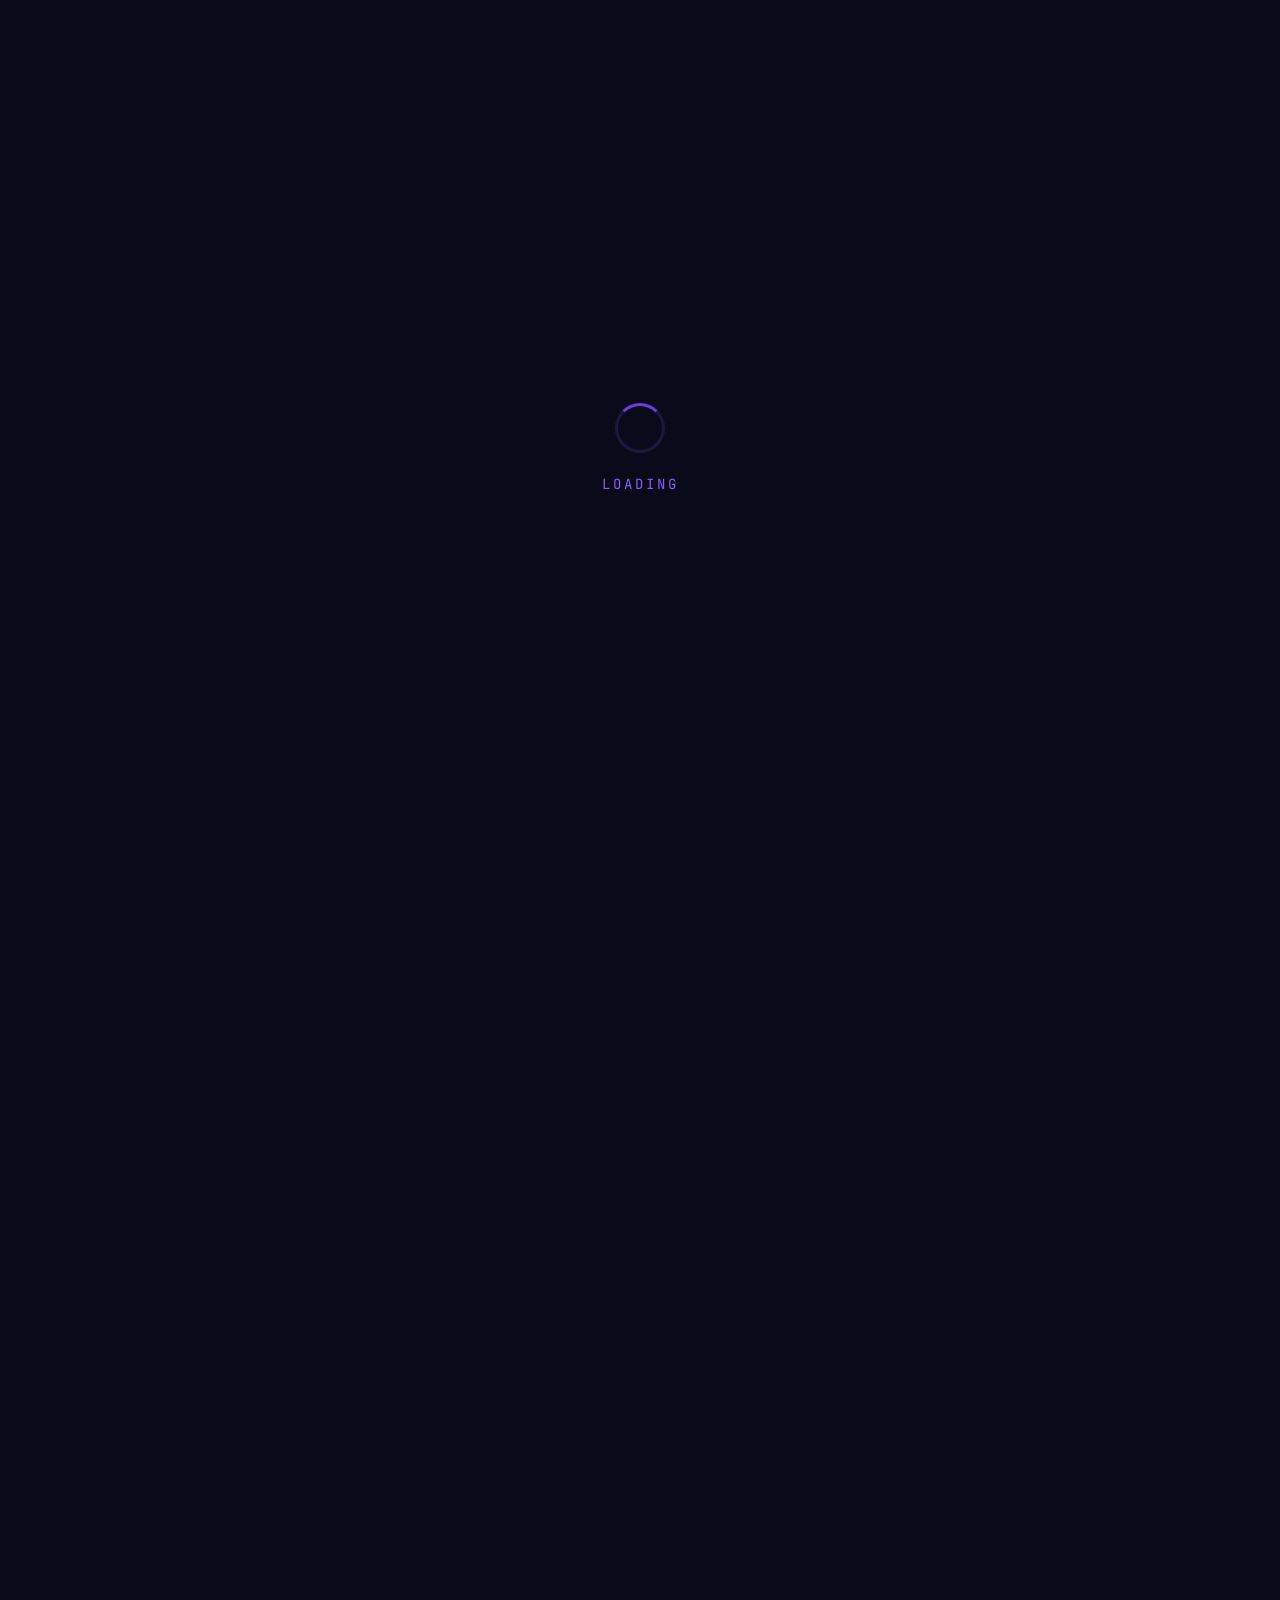
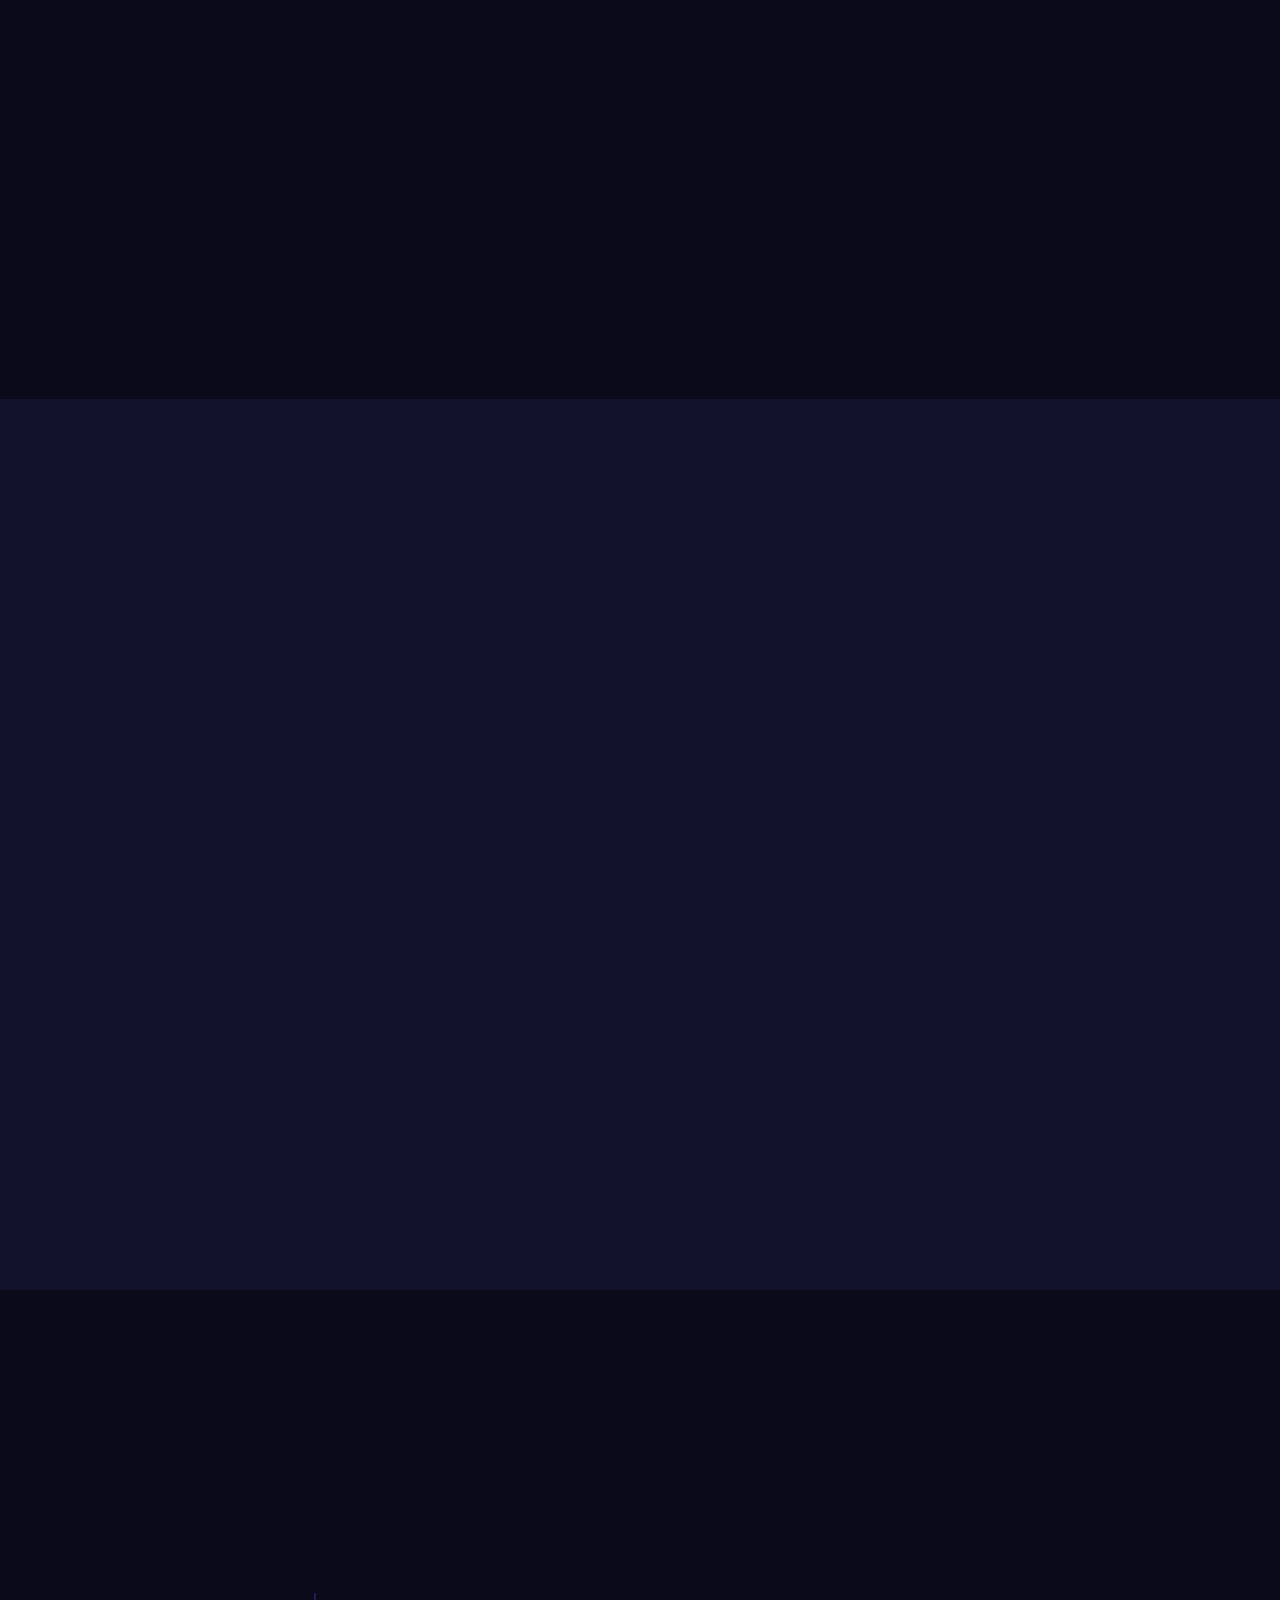
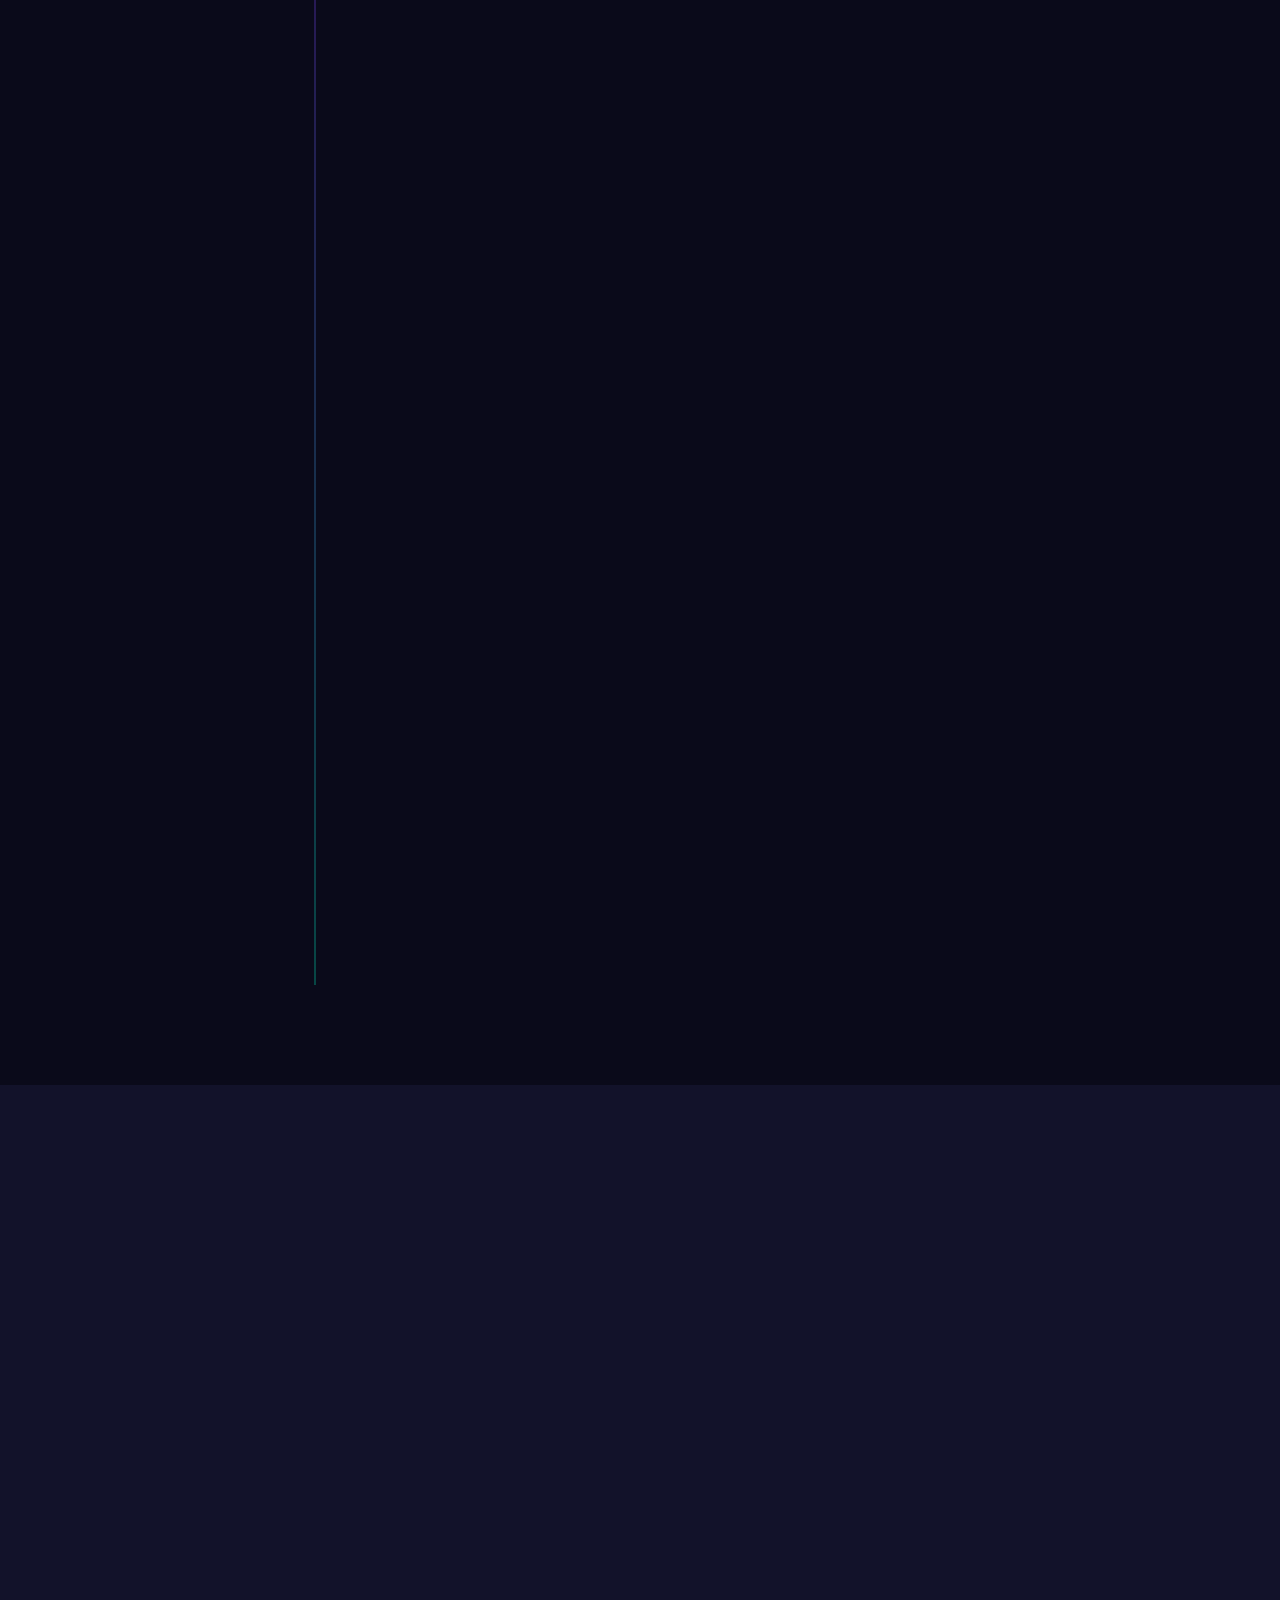
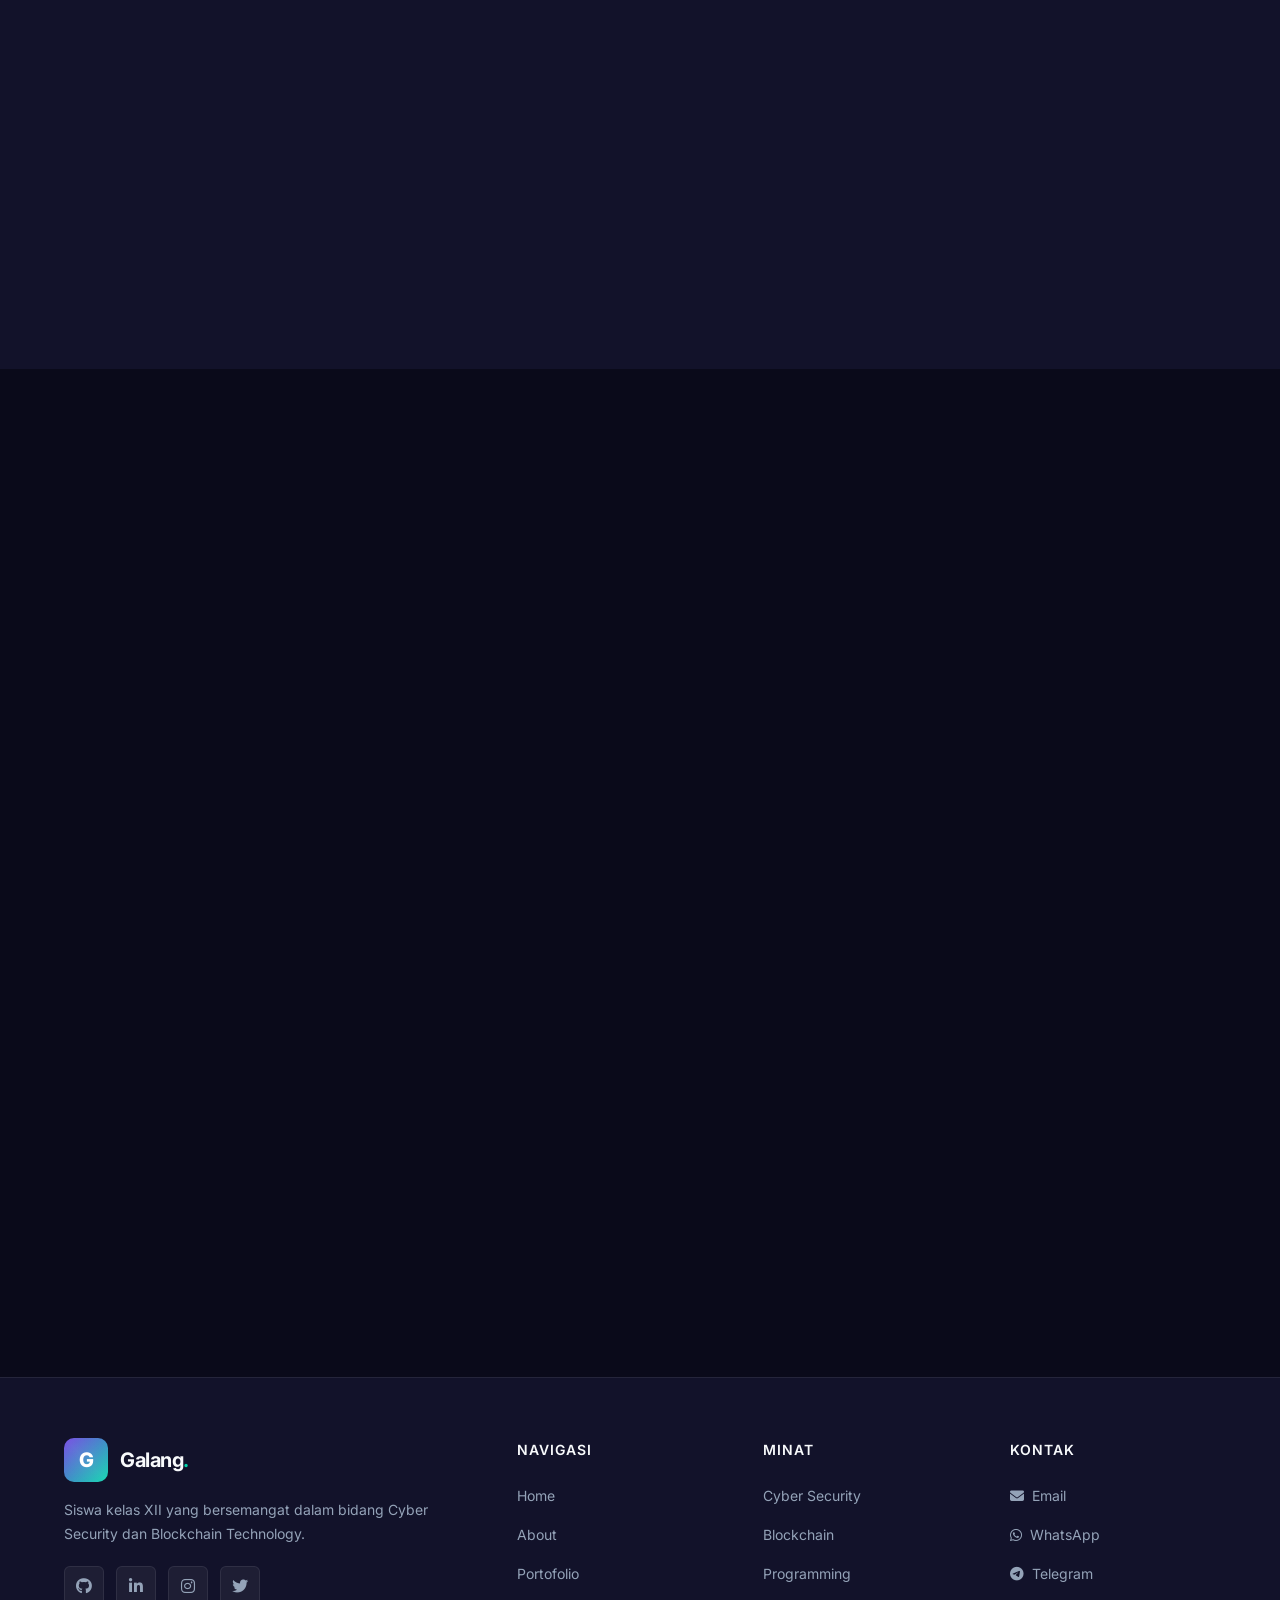
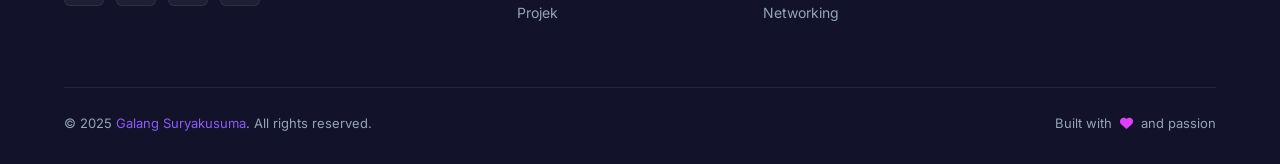
==== commit 1957c0c6: "Update index.html" ====
--- a/index.html
+++ b/index.html
@@ -4,1409 +4,10 @@
     <meta charset="utf-8">
     <meta name="viewport" content="width=device-width, initial-scale=1">
     <title>Galang Suryakusuma | Cyber Security Enthusiast</title>
-    <link href="https://fonts.googleapis.com/css2?family=Inter:wght@300;400;500;600;700;800;900&family=JetBrains+Mono:wght@400;500;600&display=swap" rel="stylesheet">
+    <link rel="stylesheet" href="style.css">
     <link rel="stylesheet" href="https://cdnjs.cloudflare.com/ajax/libs/font-awesome/6.4.0/css/all.min.css">
-    <style>
-        /* ===== RESET & BASE ===== */
-        *, *::before, *::after {
-            margin: 0;
-            padding: 0;
-            box-sizing: border-box;
-        }
-
-        :root {
-            --primary: #6C3CE1;
-            --primary-dark: #5A2DC5;
-            --primary-light: #8B5CF6;
-            --accent: #00D4AA;
-            --accent-dark: #00B894;
-            --dark: #0A0A1A;
-            --dark-2: #12122A;
-            --dark-3: #1A1A3E;
-            --dark-4: #252550;
-            --text: #E2E8F0;
-            --text-muted: #94A3B8;
-            --text-bright: #F8FAFC;
-            --glass: rgba(255, 255, 255, 0.05);
-            --glass-border: rgba(255, 255, 255, 0.08);
-            --gradient-1: linear-gradient(135deg, #6C3CE1, #00D4AA);
-            --gradient-2: linear-gradient(135deg, #6C3CE1, #E040FB);
-            --gradient-3: linear-gradient(180deg, #0A0A1A 0%, #12122A 100%);
-            --shadow: 0 20px 60px rgba(0, 0, 0, 0.3);
-            --shadow-glow: 0 0 40px rgba(108, 60, 225, 0.15);
-            --radius: 16px;
-            --radius-sm: 10px;
-            --radius-xs: 6px;
-            --transition: all 0.4s cubic-bezier(0.25, 0.46, 0.45, 0.94);
-        }
-
-        html {
-            scroll-behavior: smooth;
-        }
-
-        body {
-            font-family: 'Inter', -apple-system, BlinkMacSystemFont, sans-serif;
-            background: var(--dark);
-            color: var(--text);
-            line-height: 1.7;
-            overflow-x: hidden;
-        }
-
-        /* ===== ANIMATED BACKGROUND ===== */
-        .bg-animation {
-            position: fixed;
-            top: 0;
-            left: 0;
-            width: 100%;
-            height: 100%;
-            z-index: -1;
-            overflow: hidden;
-        }
-
-        .bg-animation .orb {
-            position: absolute;
-            border-radius: 50%;
-            filter: blur(80px);
-            opacity: 0.3;
-            animation: floatOrb 20s ease-in-out infinite;
-        }
-
-        .bg-animation .orb:nth-child(1) {
-            width: 600px;
-            height: 600px;
-            background: var(--primary);
-            top: -200px;
-            right: -100px;
-            animation-delay: 0s;
-        }
-
-        .bg-animation .orb:nth-child(2) {
-            width: 400px;
-            height: 400px;
-            background: var(--accent);
-            bottom: -100px;
-            left: -100px;
-            animation-delay: -7s;
-        }
-
-        .bg-animation .orb:nth-child(3) {
-            width: 300px;
-            height: 300px;
-            background: #E040FB;
-            top: 50%;
-            left: 50%;
-            animation-delay: -14s;
-        }
-
-        @keyframes floatOrb {
-            0%, 100% { transform: translate(0, 0) scale(1); }
-            25% { transform: translate(50px, -80px) scale(1.1); }
-            50% { transform: translate(-30px, 50px) scale(0.9); }
-            75% { transform: translate(80px, 30px) scale(1.05); }
-        }
-
-        /* ===== PARTICLE GRID ===== */
-        .grid-bg {
-            position: fixed;
-            top: 0;
-            left: 0;
-            width: 100%;
-            height: 100%;
-            z-index: -1;
-            background-image: 
-                linear-gradient(rgba(108, 60, 225, 0.03) 1px, transparent 1px),
-                linear-gradient(90deg, rgba(108, 60, 225, 0.03) 1px, transparent 1px);
-            background-size: 60px 60px;
-        }
-
-        /* ===== LOADING SCREEN ===== */
-        .loader {
-            position: fixed;
-            top: 0;
-            left: 0;
-            width: 100%;
-            height: 100%;
-            background: var(--dark);
-            display: flex;
-            align-items: center;
-            justify-content: center;
-            z-index: 10000;
-            transition: opacity 0.6s ease, visibility 0.6s ease;
-        }
-
-        .loader.hidden {
-            opacity: 0;
-            visibility: hidden;
-        }
-
-        .loader-content {
-            text-align: center;
-        }
-
-        .loader-spinner {
-            width: 50px;
-            height: 50px;
-            border: 3px solid var(--dark-3);
-            border-top-color: var(--primary);
-            border-radius: 50%;
-            animation: spin 0.8s linear infinite;
-            margin: 0 auto 20px;
-        }
-
-        .loader-text {
-            font-family: 'JetBrains Mono', monospace;
-            font-size: 14px;
-            color: var(--primary-light);
-            letter-spacing: 3px;
-        }
-
-        @keyframes spin {
-            to { transform: rotate(360deg); }
-        }
-
-        /* ===== CURSOR ===== */
-        .cursor-dot {
-            width: 8px;
-            height: 8px;
-            background: var(--accent);
-            border-radius: 50%;
-            position: fixed;
-            pointer-events: none;
-            z-index: 9999;
-            transition: transform 0.1s;
-            mix-blend-mode: difference;
-        }
-
-        .cursor-ring {
-            width: 40px;
-            height: 40px;
-            border: 2px solid rgba(108, 60, 225, 0.5);
-            border-radius: 50%;
-            position: fixed;
-            pointer-events: none;
-            z-index: 9998;
-            transition: all 0.15s ease-out;
-        }
-
-        /* ===== SCROLL PROGRESS ===== */
-        .scroll-progress {
-            position: fixed;
-            top: 0;
-            left: 0;
-            height: 3px;
-            background: var(--gradient-1);
-            z-index: 9999;
-            transition: width 0.1s;
-            box-shadow: 0 0 10px rgba(108, 60, 225, 0.5);
-        }
-
-        /* ===== CONTAINER ===== */
-        .container {
-            max-width: 1200px;
-            margin: 0 auto;
-            padding: 0 24px;
-        }
-
-        /* ===== HEADER / NAVBAR ===== */
-        .navbar {
-            position: fixed;
-            top: 0;
-            left: 0;
-            width: 100%;
-            z-index: 1000;
-            padding: 20px 0;
-            transition: var(--transition);
-        }
-
-        .navbar.scrolled {
-            background: rgba(10, 10, 26, 0.85);
-            backdrop-filter: blur(20px);
-            -webkit-backdrop-filter: blur(20px);
-            border-bottom: 1px solid var(--glass-border);
-            padding: 12px 0;
-            box-shadow: var(--shadow);
-        }
-
-        .navbar .container {
-            display: flex;
-            align-items: center;
-            justify-content: space-between;
-        }
-
-        .logo {
-            display: flex;
-            align-items: center;
-            gap: 12px;
-            text-decoration: none;
-            color: var(--text-bright);
-        }
-
-        .logo-icon {
-            width: 44px;
-            height: 44px;
-            background: var(--gradient-1);
-            border-radius: var(--radius-sm);
-            display: flex;
-            align-items: center;
-            justify-content: center;
-            font-weight: 800;
-            font-size: 20px;
-            color: white;
-            position: relative;
-            overflow: hidden;
-        }
-
-        .logo-icon::after {
-            content: '';
-            position: absolute;
-            top: -50%;
-            left: -50%;
-            width: 200%;
-            height: 200%;
-            background: linear-gradient(45deg, transparent, rgba(255,255,255,0.1), transparent);
-            animation: shimmer 3s infinite;
-        }
-
-        @keyframes shimmer {
-            0% { transform: translateX(-100%) rotate(45deg); }
-            100% { transform: translateX(100%) rotate(45deg); }
-        }
-
-        .logo-text {
-            font-size: 20px;
-            font-weight: 700;
-            letter-spacing: -0.5px;
-        }
-
-        .logo-text span {
-            color: var(--accent);
-        }
-
-        .nav-links {
-            display: flex;
-            align-items: center;
-            gap: 8px;
-            list-style: none;
-        }
-
-        .nav-links a {
-            text-decoration: none;
-            color: var(--text-muted);
-            font-size: 14px;
-            font-weight: 500;
-            padding: 10px 20px;
-            border-radius: 50px;
-            transition: var(--transition);
-            position: relative;
-        }
-
-        .nav-links a:hover,
-        .nav-links a.active {
-            color: var(--text-bright);
-            background: var(--glass);
-        }
-
-        .nav-links a.active {
-            background: var(--primary);
-            color: white;
-        }
-
-        .nav-cta {
-            background: var(--gradient-1) !important;
-            color: white !important;
-            font-weight: 600 !important;
-            box-shadow: 0 4px 20px rgba(108, 60, 225, 0.3);
-        }
-
-        .nav-cta:hover {
-            transform: translateY(-2px);
-            box-shadow: 0 8px 30px rgba(108, 60, 225, 0.4) !important;
-        }
-
-        /* Mobile Menu Toggle */
-        .menu-toggle {
-            display: none;
-            flex-direction: column;
-            gap: 5px;
-            cursor: pointer;
-            padding: 8px;
-            z-index: 1001;
-        }
-
-        .menu-toggle span {
-            width: 25px;
-            height: 2px;
-            background: var(--text);
-            transition: var(--transition);
-            border-radius: 2px;
-        }
-
-        .menu-toggle.active span:nth-child(1) {
-            transform: rotate(45deg) translate(5px, 5px);
-        }
-
-        .menu-toggle.active span:nth-child(2) {
-            opacity: 0;
-        }
-
-        .menu-toggle.active span:nth-child(3) {
-            transform: rotate(-45deg) translate(5px, -5px);
-        }
-
-        /* ===== HERO SECTION ===== */
-        .hero {
-            min-height: 100vh;
-            display: flex;
-            align-items: center;
-            position: relative;
-            padding-top: 80px;
-            overflow: hidden;
-        }
-
-        .hero .container {
-            display: grid;
-            grid-template-columns: 1fr 1fr;
-            gap: 60px;
-            align-items: center;
-        }
-
-        .hero-content {
-            position: relative;
-            z-index: 2;
-        }
-
-        .hero-badge {
-            display: inline-flex;
-            align-items: center;
-            gap: 8px;
-            padding: 8px 18px;
-            background: var(--glass);
-            border: 1px solid var(--glass-border);
-            border-radius: 50px;
-            font-size: 13px;
-            font-weight: 500;
-            color: var(--accent);
-            margin-bottom: 24px;
-            animation: fadeInUp 0.8s ease forwards;
-            opacity: 0;
-        }
-
-        .hero-badge .dot {
-            width: 8px;
-            height: 8px;
-            background: var(--accent);
-            border-radius: 50%;
-            animation: pulse 2s infinite;
-        }
-
-        @keyframes pulse {
-            0%, 100% { opacity: 1; transform: scale(1); }
-            50% { opacity: 0.5; transform: scale(1.5); }
-        }
-
-        .hero h1 {
-            font-size: 60px;
-            font-weight: 800;
-            line-height: 1.1;
-            color: var(--text-bright);
-            margin-bottom: 16px;
-            letter-spacing: -2px;
-            animation: fadeInUp 0.8s ease 0.1s forwards;
-            opacity: 0;
-        }
-
-        .hero h1 .gradient-text {
-            background: var(--gradient-1);
-            -webkit-background-clip: text;
-            -webkit-text-fill-color: transparent;
-            background-clip: text;
-        }
-
-        .hero h1 .gradient-text-2 {
-            background: var(--gradient-2);
-            -webkit-background-clip: text;
-            -webkit-text-fill-color: transparent;
-            background-clip: text;
-        }
-
-        .hero-subtitle {
-            font-size: 18px;
-            color: var(--text-muted);
-            margin-bottom: 36px;
-            max-width: 480px;
-            line-height: 1.7;
-            animation: fadeInUp 0.8s ease 0.2s forwards;
-            opacity: 0;
-        }
-
-        .hero-buttons {
-            display: flex;
-            gap: 16px;
-            flex-wrap: wrap;
-            animation: fadeInUp 0.8s ease 0.3s forwards;
-            opacity: 0;
-        }
-
-        .btn {
-            display: inline-flex;
-            align-items: center;
-            gap: 10px;
-            padding: 14px 32px;
-            border-radius: 50px;
-            font-size: 15px;
-            font-weight: 600;
-            text-decoration: none;
-            transition: var(--transition);
-            cursor: pointer;
-            border: none;
-            font-family: 'Inter', sans-serif;
-        }
-
-        .btn-primary {
-            background: var(--gradient-1);
-            color: white;
-            box-shadow: 0 4px 25px rgba(108, 60, 225, 0.3);
-        }
-
-        .btn-primary:hover {
-            transform: translateY(-3px);
-            box-shadow: 0 10px 40px rgba(108, 60, 225, 0.4);
-        }
-
-        .btn-outline {
-            background: transparent;
-            color: var(--text);
-            border: 1.5px solid var(--glass-border);
-        }
-
-        .btn-outline:hover {
-            border-color: var(--primary-light);
-            color: var(--primary-light);
-            background: rgba(108, 60, 225, 0.05);
-            transform: translateY(-3px);
-        }
-
-        .hero-stats {
-            display: flex;
-            gap: 40px;
-            margin-top: 48px;
-            animation: fadeInUp 0.8s ease 0.4s forwards;
-            opacity: 0;
-        }
-
-        .stat {
-            text-align: left;
-        }
-
-        .stat-number {
-            font-size: 32px;
-            font-weight: 800;
-            color: var(--text-bright);
-            letter-spacing: -1px;
-        }
-
-        .stat-number span {
-            color: var(--accent);
-        }
-
-        .stat-label {
-            font-size: 13px;
-            color: var(--text-muted);
-            margin-top: 4px;
-        }
-
-        /* Hero Visual */
-        .hero-visual {
-            position: relative;
-            display: flex;
-            justify-content: center;
-            align-items: center;
-            animation: fadeInUp 0.8s ease 0.5s forwards;
-            opacity: 0;
-        }
-
-        .hero-image-wrapper {
-            position: relative;
-            width: 380px;
-            height: 380px;
-        }
-
-        .hero-image {
-            width: 100%;
-            height: 100%;
-            border-radius: 30px;
-            overflow: hidden;
-            position: relative;
-            z-index: 2;
-            border: 2px solid var(--glass-border);
-        }
-
-        .hero-image img {
-            width: 100%;
-            height: 100%;
-            object-fit: cover;
-            float: none;
-            padding: 0;
-        }
-
-        .hero-image-glow {
-            position: absolute;
-            top: -20px;
-            right: -20px;
-            width: 100%;
-            height: 100%;
-            background: var(--gradient-1);
-            border-radius: 30px;
-            z-index: 1;
-            opacity: 0.2;
-            filter: blur(20px);
-        }
-
-        .floating-card {
-            position: absolute;
-            background: rgba(18, 18, 42, 0.9);
-            backdrop-filter: blur(20px);
-            border: 1px solid var(--glass-border);
-            border-radius: var(--radius-sm);
-            padding: 14px 20px;
-            z-index: 3;
-            animation: float 6s ease-in-out infinite;
-        }
-
-        .floating-card:nth-child(3) {
-            top: 10%;
-            right: -40px;
-            animation-delay: 0s;
-        }
-
-        .floating-card:nth-child(4) {
-            bottom: 15%;
-            left: -50px;
-            animation-delay: -2s;
-        }
-
-        .floating-card:nth-child(5) {
-            bottom: -10px;
-            right: 20px;
-            animation-delay: -4s;
-        }
-
-        .floating-card i {
-            margin-right: 8px;
-            color: var(--accent);
-        }
-
-        .floating-card span {
-            font-size: 13px;
-            font-weight: 500;
-        }
-
-        @keyframes float {
-            0%, 100% { transform: translateY(0); }
-            50% { transform: translateY(-15px); }
-        }
-
-        @keyframes fadeInUp {
-            from {
-                opacity: 0;
-                transform: translateY(30px);
-            }
-            to {
-                opacity: 1;
-                transform: translateY(0);
-            }
-        }
-
-        /* ===== SECTION STYLES ===== */
-        section {
-            padding: 100px 0;
-            position: relative;
-        }
-
-        .section-header {
-            text-align: center;
-            margin-bottom: 64px;
-        }
-
-        .section-label {
-            display: inline-flex;
-            align-items: center;
-            gap: 8px;
-            font-size: 13px;
-            font-weight: 600;
-            text-transform: uppercase;
-            letter-spacing: 3px;
-            color: var(--primary-light);
-            margin-bottom: 16px;
-        }
-
-        .section-label::before,
-        .section-label::after {
-            content: '';
-            width: 30px;
-            height: 1px;
-            background: var(--primary-light);
-            opacity: 0.4;
-        }
-
-        .section-title {
-            font-size: 42px;
-            font-weight: 800;
-            color: var(--text-bright);
-            letter-spacing: -1.5px;
-            line-height: 1.2;
-            margin-bottom: 16px;
-        }
-
-        .section-desc {
-            font-size: 16px;
-            color: var(--text-muted);
-            max-width: 600px;
-            margin: 0 auto;
-        }
-
-        /* ===== ABOUT SECTION ===== */
-        .about-grid {
-            display: grid;
-            grid-template-columns: 1fr 1fr;
-            gap: 60px;
-            align-items: start;
-        }
-
-        .about-content p {
-            font-size: 15px;
-            color: var(--text-muted);
-            margin-bottom: 20px;
-            line-height: 1.8;
-            text-align: justify;
-        }
-
-        .about-content p:first-of-type::first-letter {
-            font-size: 48px;
-            font-weight: 800;
-            float: left;
-            line-height: 1;
-            margin-right: 12px;
-            margin-top: 4px;
-            background: var(--gradient-1);
-            -webkit-background-clip: text;
-            -webkit-text-fill-color: transparent;
-            background-clip: text;
-        }
-
-        .about-highlight {
-            background: var(--glass);
-            border: 1px solid var(--glass-border);
-            border-left: 3px solid var(--primary);
-            padding: 20px 24px;
-            border-radius: 0 var(--radius-sm) var(--radius-sm) 0;
-            margin: 28px 0;
-        }
-
-        .about-highlight p {
-            font-style: italic;
-            color: var(--text) !important;
-            margin-bottom: 0 !important;
-        }
-
-        /* ===== SKILLS CARDS ===== */
-        .skills-grid {
-            display: grid;
-            grid-template-columns: repeat(2, 1fr);
-            gap: 20px;
-        }
-
-        .skill-card {
-            background: var(--glass);
-            border: 1px solid var(--glass-border);
-            border-radius: var(--radius);
-            padding: 28px;
-            transition: var(--transition);
-            position: relative;
-            overflow: hidden;
-        }
-
-        .skill-card::before {
-            content: '';
-            position: absolute;
-            top: 0;
-            left: 0;
-            width: 100%;
-            height: 2px;
-            background: var(--gradient-1);
-            opacity: 0;
-            transition: var(--transition);
-        }
-
-        .skill-card:hover {
-            transform: translateY(-5px);
-            border-color: rgba(108, 60, 225, 0.3);
-            box-shadow: var(--shadow-glow);
-        }
-
-        .skill-card:hover::before {
-            opacity: 1;
-        }
-
-        .skill-icon {
-            width: 48px;
-            height: 48px;
-            background: var(--dark-3);
-            border-radius: var(--radius-sm);
-            display: flex;
-            align-items: center;
-            justify-content: center;
-            font-size: 20px;
-            margin-bottom: 16px;
-            color: var(--primary-light);
-        }
-
-        .skill-card h4 {
-            font-size: 16px;
-            font-weight: 600;
-            color: var(--text-bright);
-            margin-bottom: 8px;
-        }
-
-        .skill-card p {
-            font-size: 13px;
-            color: var(--text-muted);
-            line-height: 1.6;
-            margin-bottom: 0 !important;
-        }
-
-        /* ===== PROJECT SECTION ===== */
-        .project-card {
-            background: var(--glass);
-            border: 1px solid var(--glass-border);
-            border-radius: var(--radius);
-            overflow: hidden;
-            transition: var(--transition);
-        }
-
-        .project-card:hover {
-            transform: translateY(-8px);
-            box-shadow: var(--shadow);
-            border-color: rgba(108, 60, 225, 0.3);
-        }
-
-        .project-image {
-            height: 240px;
-            background: var(--gradient-1);
-            position: relative;
-            overflow: hidden;
-            display: flex;
-            align-items: center;
-            justify-content: center;
-        }
-
-        .project-image i {
-            font-size: 60px;
-            color: rgba(255,255,255,0.3);
-        }
-
-        .project-info {
-            padding: 32px;
-        }
-
-        .project-tag {
-            display: inline-block;
-            padding: 4px 14px;
-            background: rgba(108, 60, 225, 0.15);
-            color: var(--primary-light);
-            border-radius: 50px;
-            font-size: 12px;
-            font-weight: 600;
-            margin-bottom: 16px;
-        }
-
-        .project-info h3 {
-            font-size: 22px;
-            font-weight: 700;
-            color: var(--text-bright);
-            margin-bottom: 12px;
-        }
-
-        .project-info p {
-            font-size: 14px;
-            color: var(--text-muted);
-            line-height: 1.7;
-            margin-bottom: 20px;
-        }
-
-        .project-tech {
-            display: flex;
-            gap: 8px;
-            flex-wrap: wrap;
-        }
-
-        .project-tech span {
-            padding: 4px 12px;
-            background: var(--dark-3);
-            border-radius: 50px;
-            font-size: 12px;
-            color: var(--text-muted);
-            font-weight: 500;
-        }
-
-        /* ===== TIMELINE / EXPERIENCE ===== */
-        .timeline {
-            position: relative;
-            max-width: 700px;
-            margin: 0 auto;
-        }
-
-        .timeline::before {
-            content: '';
-            position: absolute;
-            left: 24px;
-            top: 0;
-            bottom: 0;
-            width: 2px;
-            background: linear-gradient(to bottom, var(--primary), var(--accent));
-            opacity: 0.3;
-        }
-
-        .timeline-item {
-            padding-left: 70px;
-            position: relative;
-            margin-bottom: 48px;
-        }
-
-        .timeline-item:last-child {
-            margin-bottom: 0;
-        }
-
-        .timeline-dot {
-            width: 50px;
-            height: 50px;
-            background: var(--dark-2);
-            border: 2px solid var(--primary);
-            border-radius: 50%;
-            position: absolute;
-            left: 0;
-            top: 0;
-            display: flex;
-            align-items: center;
-            justify-content: center;
-            font-size: 18px;
-            color: var(--primary-light);
-        }
-
-        .timeline-content {
-            background: var(--glass);
-            border: 1px solid var(--glass-border);
-            border-radius: var(--radius);
-            padding: 28px;
-            transition: var(--transition);
-        }
-
-        .timeline-content:hover {
-            border-color: rgba(108, 60, 225, 0.3);
-            box-shadow: var(--shadow-glow);
-        }
-
-        .timeline-date {
-            font-size: 13px;
-            color: var(--accent);
-            font-weight: 600;
-            margin-bottom: 8px;
-            font-family: 'JetBrains Mono', monospace;
-        }
-
-        .timeline-content h4 {
-            font-size: 18px;
-            color: var(--text-bright);
-            margin-bottom: 8px;
-        }
-
-        .timeline-content p {
-            font-size: 14px;
-            color: var(--text-muted);
-            line-height: 1.7;
-        }
-
-        /* ===== SIDEBAR INFO (REDESIGNED AS CARDS) ===== */
-        .info-cards {
-            display: grid;
-            grid-template-columns: repeat(3, 1fr);
-            gap: 24px;
-        }
-
-        .info-card {
-            background: var(--glass);
-            border: 1px solid var(--glass-border);
-            border-radius: var(--radius);
-            padding: 32px;
-            text-align: center;
-            transition: var(--transition);
-            position: relative;
-            overflow: hidden;
-        }
-
-        .info-card::after {
-            content: '';
-            position: absolute;
-            bottom: 0;
-            left: 0;
-            width: 100%;
-            height: 3px;
-            background: var(--gradient-1);
-            opacity: 0;
-            transition: var(--transition);
-        }
-
-        .info-card:hover {
-            transform: translateY(-5px);
-            border-color: rgba(108, 60, 225, 0.3);
-        }
-
-        .info-card:hover::after {
-            opacity: 1;
-        }
-
-        .info-card-icon {
-            width: 64px;
-            height: 64px;
-            background: linear-gradient(135deg, rgba(108, 60, 225, 0.15), rgba(0, 212, 170, 0.15));
-            border-radius: var(--radius-sm);
-            display: flex;
-            align-items: center;
-            justify-content: center;
-            font-size: 24px;
-            color: var(--primary-light);
-            margin: 0 auto 20px;
-        }
-
-        .info-card h4 {
-            font-size: 16px;
-            font-weight: 600;
-            color: var(--text-bright);
-            margin-bottom: 10px;
-        }
-
-        .info-card p {
-            font-size: 13px;
-            color: var(--text-muted);
-            line-height: 1.6;
-        }
-
-        /* ===== QUOTE SECTION ===== */
-        .quote-section {
-            background: var(--glass);
-            border-top: 1px solid var(--glass-border);
-            border-bottom: 1px solid var(--glass-border);
-        }
-
-        .quote-content {
-            text-align: center;
-            max-width: 800px;
-            margin: 0 auto;
-        }
-
-        .quote-icon {
-            font-size: 48px;
-            color: var(--primary);
-            opacity: 0.3;
-            margin-bottom: 24px;
-        }
-
-        .quote-text {
-            font-size: 24px;
-            font-weight: 300;
-            color: var(--text);
-            line-height: 1.6;
-            font-style: italic;
-            margin-bottom: 20px;
-        }
-
-        .quote-author {
-            font-size: 14px;
-            color: var(--accent);
-            font-weight: 600;
-        }
-
-        /* ===== CTA SECTION ===== */
-        .cta-section {
-            padding: 100px 0;
-        }
-
-        .cta-box {
-            background: linear-gradient(135deg, var(--dark-3), var(--dark-4));
-            border: 1px solid var(--glass-border);
-            border-radius: 24px;
-            padding: 60px;
-            text-align: center;
-            position: relative;
-            overflow: hidden;
-        }
-
-        .cta-box::before {
-            content: '';
-            position: absolute;
-            top: -50%;
-            left: -50%;
-            width: 200%;
-            height: 200%;
-            background: radial-gradient(circle, rgba(108, 60, 225, 0.08) 0%, transparent 60%);
-        }
-
-        .cta-box h2 {
-            font-size: 36px;
-            font-weight: 800;
-            color: var(--text-bright);
-            margin-bottom: 16px;
-            letter-spacing: -1px;
-            position: relative;
-        }
-
-        .cta-box p {
-            font-size: 16px;
-            color: var(--text-muted);
-            margin-bottom: 32px;
-            max-width: 500px;
-            margin-left: auto;
-            margin-right: auto;
-            position: relative;
-        }
-
-        .cta-buttons {
-            display: flex;
-            justify-content: center;
-            gap: 16px;
-            position: relative;
-        }
-
-        /* ===== FOOTER ===== */
-        .footer {
-            border-top: 1px solid var(--glass-border);
-            padding: 60px 0 30px;
-            background: var(--dark-2);
-        }
-
-        .footer-grid {
-            display: grid;
-            grid-template-columns: 2fr 1fr 1fr 1fr;
-            gap: 40px;
-            margin-bottom: 48px;
-        }
-
-        .footer-brand p {
-            font-size: 14px;
-            color: var(--text-muted);
-            margin-top: 16px;
-            line-height: 1.7;
-        }
-
-        .footer-social {
-            display: flex;
-            gap: 12px;
-            margin-top: 20px;
-        }
-
-        .footer-social a {
-            width: 40px;
-            height: 40px;
-            background: var(--glass);
-            border: 1px solid var(--glass-border);
-            border-radius: var(--radius-xs);
-            display: flex;
-            align-items: center;
-            justify-content: center;
-            color: var(--text-muted);
-            text-decoration: none;
-            transition: var(--transition);
-        }
-
-        .footer-social a:hover {
-            background: var(--primary);
-            color: white;
-            border-color: var(--primary);
-            transform: translateY(-3px);
-        }
-
-        .footer-col h4 {
-            font-size: 14px;
-            font-weight: 600;
-            color: var(--text-bright);
-            margin-bottom: 20px;
-            text-transform: uppercase;
-            letter-spacing: 1px;
-        }
-
-        .footer-col ul {
-            list-style: none;
-        }
-
-        .footer-col ul li {
-            margin-bottom: 12px;
-        }
-
-        .footer-col ul a {
-            font-size: 14px;
-            color: var(--text-muted);
-            text-decoration: none;
-            transition: var(--transition);
-        }
-
-        .footer-col ul a:hover {
-            color: var(--primary-light);
-            padding-left: 5px;
-        }
-
-        .footer-bottom {
-            border-top: 1px solid var(--glass-border);
-            padding-top: 24px;
-            display: flex;
-            justify-content: space-between;
-            align-items: center;
-        }
-
-        .footer-bottom p {
-            font-size: 13px;
-            color: var(--text-muted);
-        }
-
-        .footer-bottom a {
-            color: var(--primary-light);
-            text-decoration: none;
-        }
-
-        /* ===== SCROLL TO TOP ===== */
-        .scroll-top {
-            position: fixed;
-            bottom: 30px;
-            right: 30px;
-            width: 48px;
-            height: 48px;
-            background: var(--primary);
-            color: white;
-            border: none;
-            border-radius: var(--radius-sm);
-            cursor: pointer;
-            display: flex;
-            align-items: center;
-            justify-content: center;
-            font-size: 18px;
-            z-index: 999;
-            opacity: 0;
-            visibility: hidden;
-            transition: var(--transition);
-            box-shadow: 0 4px 20px rgba(108, 60, 225, 0.3);
-        }
-
-        .scroll-top.visible {
-            opacity: 1;
-            visibility: visible;
-        }
-
-        .scroll-top:hover {
-            transform: translateY(-3px);
-            background: var(--primary-dark);
-        }
-
-        /* ===== REVEAL ANIMATIONS ===== */
-        .reveal {
-            opacity: 0;
-            transform: translateY(40px);
-            transition: all 0.8s cubic-bezier(0.25, 0.46, 0.45, 0.94);
-        }
-
-        .reveal.active {
-            opacity: 1;
-            transform: translateY(0);
-        }
-
-        .reveal-left {
-            opacity: 0;
-            transform: translateX(-40px);
-            transition: all 0.8s cubic-bezier(0.25, 0.46, 0.45, 0.94);
-        }
-
-        .reveal-left.active {
-            opacity: 1;
-            transform: translateX(0);
-        }
-
-        .reveal-right {
-            opacity: 0;
-            transform: translateX(40px);
-            transition: all 0.8s cubic-bezier(0.25, 0.46, 0.45, 0.94);
-        }
-
-        .reveal-right.active {
-            opacity: 1;
-            transform: translateX(0);
-        }
-
-        /* ===== RESPONSIVE ===== */
-        @media (max-width: 1024px) {
-            .hero .container {
-                grid-template-columns: 1fr;
-                text-align: center;
-            }
-
-            .hero h1 {
-                font-size: 44px;
-            }
-
-            .hero-subtitle {
-                margin: 0 auto 36px;
-            }
-
-            .hero-buttons {
-                justify-content: center;
-            }
-
-            .hero-stats {
-                justify-content: center;
-            }
-
-            .hero-visual {
-                order: -1;
-            }
-
-            .hero-image-wrapper {
-                width: 300px;
-                height: 300px;
-            }
-
-            .floating-card:nth-child(3) { right: -10px; }
-            .floating-card:nth-child(4) { left: -10px; }
-
-            .about-grid {
-                grid-template-columns: 1fr;
-            }
-
-            .info-cards {
-                grid-template-columns: repeat(2, 1fr);
-            }
-
-            .footer-grid {
-                grid-template-columns: 1fr 1fr;
-            }
-
-            .section-title {
-                font-size: 34px;
-            }
-        }
-
-        @media (max-width: 768px) {
-            .menu-toggle {
-                display: flex;
-            }
-
-            .nav-links {
-                position: fixed;
-                top: 0;
-                right: -100%;
-                width: 280px;
-                height: 100vh;
-                background: var(--dark-2);
-                flex-direction: column;
-                padding: 100px 30px 30px;
-                gap: 4px;
-                transition: var(--transition);
-                border-left: 1px solid var(--glass-border);
-            }
-
-            .nav-links.open {
-                right: 0;
-            }
-
-            .nav-links a {
-                display: block;
-                padding: 14px 20px;
-                border-radius: var(--radius-xs);
-                font-size: 16px;
-            }
-
-            .hero h1 {
-                font-size: 34px;
-                letter-spacing: -1px;
-            }
-
-            .hero-stats {
-                gap: 24px;
-            }
-
-            .stat-number {
-                font-size: 24px;
-            }
-
-            .hero-image-wrapper {
-                width: 250px;
-                height: 250px;
-            }
-
-            .floating-card { display: none; }
-
-            .skills-grid {
-                grid-template-columns: 1fr;
-            }
-
-            .info-cards {
-                grid-template-columns: 1fr;
-            }
-
-            .footer-grid {
-                grid-template-columns: 1fr;
-            }
-
-            .footer-bottom {
-                flex-direction: column;
-                gap: 12px;
-                text-align: center;
-            }
-
-            .cta-box {
-                padding: 40px 24px;
-            }
-
-            .cta-box h2 {
-                font-size: 28px;
-            }
-
-            .cta-buttons {
-                flex-direction: column;
-                align-items: center;
-            }
-
-            .quote-text {
-                font-size: 18px;
-            }
-
-            .section-title {
-                font-size: 28px;
-            }
-
-            .cursor-dot, .cursor-ring {
-                display: none;
-            }
-        }
-
-        @media (max-width: 480px) {
-            .hero h1 {
-                font-size: 28px;
-            }
-
-            .hero-subtitle {
-                font-size: 15px;
-            }
-
-            .btn {
-                padding: 12px 24px;
-                font-size: 14px;
-            }
-
-            .section-title {
-                font-size: 24px;
-            }
-        }
-    </style>
 </head>
 <body>
-    <!-- Loading Screen -->
     <div class="loader" id="loader">
         <div class="loader-content">
             <div class="loader-spinner"></div>
@@ -1414,7 +15,6 @@
         </div>
     </div>
 
-    <!-- Animated Background -->
     <div class="bg-animation">
         <div class="orb"></div>
         <div class="orb"></div>
@@ -1422,29 +22,24 @@
     </div>
     <div class="grid-bg"></div>
 
-    <!-- Custom Cursor -->
     <div class="cursor-dot" id="cursorDot"></div>
     <div class="cursor-ring" id="cursorRing"></div>
 
-    <!-- Scroll Progress -->
     <div class="scroll-progress" id="scrollProgress"></div>
 
-    <!-- Navbar -->
     <nav class="navbar" id="navbar">
         <div class="container">
             <a href="#" class="logo">
                 <div class="logo-icon">G</div>
                 <div class="logo-text">Galang<span>.</span></div>
             </a>
-
             <ul class="nav-links" id="navLinks">
-                <li><a href="#" class="active">Home</a></li>
+                <li><a href="index.html" class="active">Home</a></li>
                 <li><a href="portofolio.html">Portofolio</a></li>
                 <li><a href="about.html">About</a></li>
                 <li><a href="projek.html">Projek</a></li>
                 <li><a href="kontak.html" class="nav-cta">Contact</a></li>
             </ul>
-
             <div class="menu-toggle" id="menuToggle">
                 <span></span>
                 <span></span>
@@ -1453,149 +48,134 @@
         </div>
     </nav>
 
-    <!-- Hero Section -->
-    <section class="hero" id="hero">
-        <div class="container">
-            <div class="hero-content">
-                <div class="hero-badge">
-                    <span class="dot"></span>
+    <section class="hero" id="hero" style="min-height:100vh;display:flex;align-items:center;padding-top:80px;overflow:hidden;">
+        <div class="container" style="display:grid;grid-template-columns:1fr 1fr;gap:60px;align-items:center;">
+            <div style="position:relative;z-index:2;">
+                <div style="display:inline-flex;align-items:center;gap:8px;padding:8px 18px;background:var(--glass);border:1px solid var(--glass-border);border-radius:50px;font-size:13px;font-weight:500;color:var(--accent);margin-bottom:24px;animation:fadeInUp 0.8s ease forwards;opacity:0;">
+                    <span style="width:8px;height:8px;background:var(--accent);border-radius:50%;animation:pulse 2s infinite;"></span>
                     Available for opportunities
                 </div>
-                <h1>
+                <h1 style="font-size:60px;font-weight:800;line-height:1.1;color:var(--text-bright);margin-bottom:16px;letter-spacing:-2px;animation:fadeInUp 0.8s ease 0.1s forwards;opacity:0;">
                     Hi, I'm<br>
                     <span class="gradient-text">Galang</span><br>
                     <span class="gradient-text-2">Suryakusuma</span>
                 </h1>
-                <p class="hero-subtitle">
-                    Siswa kelas XII yang passionate di bidang <strong style="color: var(--accent);">Cyber Security</strong> & <strong style="color: var(--primary-light);">Blockchain Technology</strong>. Membangun masa depan digital yang aman.
+                <p style="font-size:18px;color:var(--text-muted);margin-bottom:36px;max-width:480px;line-height:1.7;animation:fadeInUp 0.8s ease 0.2s forwards;opacity:0;">
+                    Siswa kelas XII yang passionate di bidang <strong style="color:var(--accent);">Cyber Security</strong> & <strong style="color:var(--primary-light);">Blockchain Technology</strong>. Membangun masa depan digital yang aman.
                 </p>
-                <div class="hero-buttons">
-                    <a href="projek.html" class="btn btn-primary">
-                        <i class="fas fa-rocket"></i> Lihat Projek
-                    </a>
-                    <a href="about.html" class="btn btn-outline">
-                        <i class="fas fa-user"></i> Tentang Saya
-                    </a>
-                </div>
-                <div class="hero-stats">
-                    <div class="stat">
-                        <div class="stat-number">5<span>+</span></div>
-                        <div class="stat-label">Projects</div>
-                    </div>
-                    <div class="stat">
-                        <div class="stat-number">2<span>+</span></div>
-                        <div class="stat-label">Years Learning</div>
-                    </div>
-                    <div class="stat">
-                        <div class="stat-number">∞</div>
-                        <div class="stat-label">Passion</div>
-                    </div>
-                </div>
-            </div>
-
-            <div class="hero-visual">
-                <div class="hero-image-wrapper">
-                    <div class="hero-image">
-                        <img src="g.jpg" alt="Galang Suryakusuma">
-                    </div>
-                    <div class="hero-image-glow"></div>
-                    <div class="floating-card">
-                        <i class="fas fa-shield-halved"></i>
-                        <span>Cyber Security</span>
-                    </div>
-                    <div class="floating-card">
-                        <i class="fas fa-cubes"></i>
-                        <span>Blockchain</span>
-                    </div>
-                    <div class="floating-card">
-                        <i class="fas fa-code"></i>
-                        <span>Developer</span>
-                    </div>
-                </div>
-            </div>
-        </div>
-    </section>
-
-    <!-- About Section -->
-    <section id="about">
+                <div style="display:flex;gap:16px;flex-wrap:wrap;animation:fadeInUp 0.8s ease 0.3s forwards;opacity:0;">
+                    <a href="projek.html" class="btn btn-primary"><i class="fas fa-rocket"></i> Lihat Projek</a>
+                    <a href="about.html" class="btn btn-outline"><i class="fas fa-user"></i> Tentang Saya</a>
+                </div>
+                <div style="display:flex;gap:40px;margin-top:48px;animation:fadeInUp 0.8s ease 0.4s forwards;opacity:0;">
+                    <div>
+                        <div style="font-size:32px;font-weight:800;color:var(--text-bright);letter-spacing:-1px;">5<span style="color:var(--accent);">+</span></div>
+                        <div style="font-size:13px;color:var(--text-muted);margin-top:4px;">Projects</div>
+                    </div>
+                    <div>
+                        <div style="font-size:32px;font-weight:800;color:var(--text-bright);letter-spacing:-1px;">2<span style="color:var(--accent);">+</span></div>
+                        <div style="font-size:13px;color:var(--text-muted);margin-top:4px;">Years Learning</div>
+                    </div>
+                    <div>
+                        <div style="font-size:32px;font-weight:800;color:var(--text-bright);letter-spacing:-1px;">∞</div>
+                        <div style="font-size:13px;color:var(--text-muted);margin-top:4px;">Passion</div>
+                    </div>
+                </div>
+            </div>
+            <div style="position:relative;display:flex;justify-content:center;align-items:center;animation:fadeInUp 0.8s ease 0.5s forwards;opacity:0;">
+                <div style="position:relative;width:380px;height:380px;">
+                    <div style="width:100%;height:100%;border-radius:30px;overflow:hidden;position:relative;z-index:2;border:2px solid var(--glass-border);">
+                        <img src="g.jpg" alt="Galang Suryakusuma" style="width:100%;height:100%;object-fit:cover;float:none;padding:0;">
+                    </div>
+                    <div style="position:absolute;top:-20px;right:-20px;width:100%;height:100%;background:var(--gradient-1);border-radius:30px;z-index:1;opacity:0.2;filter:blur(20px);"></div>
+                    <div style="position:absolute;top:10%;right:-40px;background:rgba(18,18,42,0.9);backdrop-filter:blur(20px);border:1px solid var(--glass-border);border-radius:var(--radius-sm);padding:14px 20px;z-index:3;animation:float 6s ease-in-out infinite;">
+                        <i class="fas fa-shield-halved" style="margin-right:8px;color:var(--accent);"></i>
+                        <span style="font-size:13px;font-weight:500;">Cyber Security</span>
+                    </div>
+                    <div style="position:absolute;bottom:15%;left:-50px;background:rgba(18,18,42,0.9);backdrop-filter:blur(20px);border:1px solid var(--glass-border);border-radius:var(--radius-sm);padding:14px 20px;z-index:3;animation:float 6s ease-in-out infinite -2s;">
+                        <i class="fas fa-cubes" style="margin-right:8px;color:var(--accent);"></i>
+                        <span style="font-size:13px;font-weight:500;">Blockchain</span>
+                    </div>
+                    <div style="position:absolute;bottom:-10px;right:20px;background:rgba(18,18,42,0.9);backdrop-filter:blur(20px);border:1px solid var(--glass-border);border-radius:var(--radius-sm);padding:14px 20px;z-index:3;animation:float 6s ease-in-out infinite -4s;">
+                        <i class="fas fa-code" style="margin-right:8px;color:var(--accent);"></i>
+                        <span style="font-size:13px;font-weight:500;">Developer</span>
+                    </div>
+                </div>
+            </div>
+        </div>
+    </section>
+
+    <section id="about-section">
         <div class="container">
             <div class="section-header reveal">
                 <div class="section-label">Tentang Saya</div>
                 <h2 class="section-title">Mengenal Lebih Dekat</h2>
                 <p class="section-desc">Perjalanan saya di dunia teknologi dan keamanan siber</p>
             </div>
-
-            <div class="about-grid">
-                <div class="about-content reveal-left">
-                    <p>Saya adalah seorang siswa kelas XII yang memiliki minat yang sangat besar di bidang informatika, khususnya dalam keamanan siber atau cyber security. Sejak kecil, saya selalu tertarik dengan dunia teknologi, perangkat keras, dan perangkat lunak. Rasa ingin tahu saya terhadap cara kerja komputer, sistem digital, dan jaringan membuat saya senang mempelajari berbagai hal tentang teknologi, mulai dari pemrograman, pengolahan data, hingga perlindungan sistem dari berbagai ancaman.</p>
-
-                    <p>Selama di sekolah, saya mendapatkan kesempatan untuk mengembangkan minat dan kemampuan saya melalui berbagai kegiatan akademik dan proyek, salah satunya melalui Proyek Penguatan Profil Pelajar Pancasila (P5). Dalam proyek tersebut, saya bekerja bersama tim untuk membuat aplikasi QRIS Parkir, yaitu sebuah sistem parkir digital yang menggunakan teknologi barcode.</p>
-
-                    <div class="about-highlight">
-                        <p>"Bagi saya, belajar bukan hanya soal memperoleh nilai atau gelar, tetapi lebih tentang memahami dunia, menemukan solusi untuk permasalahan nyata, dan memberikan kontribusi positif bagi lingkungan sekitar."</p>
-                    </div>
-
-                    <p>Proyek ini mengajarkan saya banyak hal, termasuk bagaimana bekerja dalam tim, merancang alur aplikasi yang efektif, mengelola data dengan aman, serta memahami pentingnya keamanan informasi dalam sistem digital. Melalui pengalaman ini, saya semakin menyadari betapa krusialnya keamanan siber di era digital saat ini.</p>
-
-                    <p>Selain fokus pada teknologi, saya juga berusaha untuk membangun karakter yang disiplin, jujur, dan bertanggung jawab. Saya meyakini bahwa keberhasilan bukan hanya ditentukan oleh kemampuan akademik, tetapi juga oleh sikap, etos kerja, dan semangat untuk terus berkembang.</p>
-                </div>
-
+            <div style="display:grid;grid-template-columns:1fr 1fr;gap:60px;align-items:start;">
+                <div class="reveal-left" style="font-size:15px;color:var(--text-muted);line-height:1.8;text-align:justify;">
+                    <p style="margin-bottom:20px;">Saya adalah seorang siswa kelas XII yang memiliki minat yang sangat besar di bidang informatika, khususnya dalam keamanan siber atau cyber security. Sejak kecil, saya selalu tertarik dengan dunia teknologi, perangkat keras, dan perangkat lunak.</p>
+                    <p style="margin-bottom:20px;">Selama di sekolah, saya mendapatkan kesempatan untuk mengembangkan minat dan kemampuan saya melalui berbagai kegiatan akademik dan proyek, salah satunya melalui Proyek Penguatan Profil Pelajar Pancasila (P5).</p>
+                    <div style="background:var(--glass);border:1px solid var(--glass-border);border-left:3px solid var(--primary);padding:20px 24px;border-radius:0 var(--radius-sm) var(--radius-sm) 0;margin:28px 0;">
+                        <p style="font-style:italic;color:var(--text);margin-bottom:0;">"Bagi saya, belajar bukan hanya soal memperoleh nilai atau gelar, tetapi lebih tentang memahami dunia, menemukan solusi untuk permasalahan nyata, dan memberikan kontribusi positif bagi lingkungan sekitar."</p>
+                    </div>
+                    <p style="margin-bottom:20px;">Proyek ini mengajarkan saya banyak hal, termasuk bagaimana bekerja dalam tim, merancang alur aplikasi yang efektif, mengelola data dengan aman, serta memahami pentingnya keamanan informasi dalam sistem digital.</p>
+                    <p>Selain fokus pada teknologi, saya juga berusaha untuk membangun karakter yang disiplin, jujur, dan bertanggung jawab.</p>
+                </div>
                 <div class="reveal-right">
-                    <div class="skills-grid">
-                        <div class="skill-card">
-                            <div class="skill-icon"><i class="fas fa-shield-halved"></i></div>
-                            <h4>Cyber Security</h4>
-                            <p>Perlindungan sistem dan data dari ancaman digital</p>
-                        </div>
-                        <div class="skill-card">
-                            <div class="skill-icon"><i class="fas fa-cubes"></i></div>
-                            <h4>Blockchain</h4>
-                            <p>Teknologi desentralisasi untuk keamanan data</p>
-                        </div>
-                        <div class="skill-card">
-                            <div class="skill-icon"><i class="fas fa-code"></i></div>
-                            <h4>Programming</h4>
-                            <p>Pengembangan aplikasi dan sistem digital</p>
-                        </div>
-                        <div class="skill-card">
-                            <div class="skill-icon"><i class="fas fa-network-wired"></i></div>
-                            <h4>Networking</h4>
-                            <p>Pemahaman jaringan komputer dan infrastruktur</p>
-                        </div>
-                        <div class="skill-card">
-                            <div class="skill-icon"><i class="fas fa-database"></i></div>
-                            <h4>Data Management</h4>
-                            <p>Pengelolaan dan pengamanan data digital</p>
-                        </div>
-                        <div class="skill-card">
-                            <div class="skill-icon"><i class="fas fa-users"></i></div>
-                            <h4>Teamwork</h4>
-                            <p>Kolaborasi efektif dalam pengembangan proyek</p>
-                        </div>
-                    </div>
-                </div>
-            </div>
-        </div>
-    </section>
-
-    <!-- Featured Project -->
-    <section id="project" style="background: var(--dark-2);">
+                    <div style="display:grid;grid-template-columns:repeat(2,1fr);gap:20px;">
+                        <div class="glass-card">
+                            <div class="icon-box"><i class="fas fa-shield-halved"></i></div>
+                            <h4 style="font-size:16px;font-weight:600;color:var(--text-bright);margin-bottom:8px;">Cyber Security</h4>
+                            <p style="font-size:13px;color:var(--text-muted);line-height:1.6;">Perlindungan sistem dan data dari ancaman digital</p>
+                        </div>
+                        <div class="glass-card">
+                            <div class="icon-box"><i class="fas fa-cubes"></i></div>
+                            <h4 style="font-size:16px;font-weight:600;color:var(--text-bright);margin-bottom:8px;">Blockchain</h4>
+                            <p style="font-size:13px;color:var(--text-muted);line-height:1.6;">Teknologi desentralisasi untuk keamanan data</p>
+                        </div>
+                        <div class="glass-card">
+                            <div class="icon-box"><i class="fas fa-code"></i></div>
+                            <h4 style="font-size:16px;font-weight:600;color:var(--text-bright);margin-bottom:8px;">Programming</h4>
+                            <p style="font-size:13px;color:var(--text-muted);line-height:1.6;">Pengembangan aplikasi dan sistem digital</p>
+                        </div>
+                        <div class="glass-card">
+                            <div class="icon-box"><i class="fas fa-network-wired"></i></div>
+                            <h4 style="font-size:16px;font-weight:600;color:var(--text-bright);margin-bottom:8px;">Networking</h4>
+                            <p style="font-size:13px;color:var(--text-muted);line-height:1.6;">Pemahaman jaringan komputer dan infrastruktur</p>
+                        </div>
+                        <div class="glass-card">
+                            <div class="icon-box"><i class="fas fa-database"></i></div>
+                            <h4 style="font-size:16px;font-weight:600;color:var(--text-bright);margin-bottom:8px;">Data Management</h4>
+                            <p style="font-size:13px;color:var(--text-muted);line-height:1.6;">Pengelolaan dan pengamanan data digital</p>
+                        </div>
+                        <div class="glass-card">
+                            <div class="icon-box"><i class="fas fa-users"></i></div>
+                            <h4 style="font-size:16px;font-weight:600;color:var(--text-bright);margin-bottom:8px;">Teamwork</h4>
+                            <p style="font-size:13px;color:var(--text-muted);line-height:1.6;">Kolaborasi efektif dalam pengembangan proyek</p>
+                        </div>
+                    </div>
+                </div>
+            </div>
+        </div>
+    </section>
+
+    <section class="section-alt" id="project">
         <div class="container">
             <div class="section-header reveal">
                 <div class="section-label">Featured Project</div>
                 <h2 class="section-title">Proyek Unggulan</h2>
                 <p class="section-desc">Karya terbaik yang telah saya kembangkan</p>
             </div>
-
-            <div class="project-card reveal" style="max-width: 800px; margin: 0 auto;">
-                <div class="project-image">
-                    <i class="fas fa-qrcode"></i>
-                </div>
-                <div class="project-info">
-                    <span class="project-tag">P5 Project</span>
-                    <h3>QRIS Parkir — Sistem Parkir Digital</h3>
-                    <p>Aplikasi sistem parkir digital yang menggunakan teknologi barcode untuk mempermudah proses identifikasi kendaraan melalui nomor SIM dan foto pemilik. Sistem ini membuat proses identifikasi menjadi lebih cepat, aman, dan efisien. Dikembangkan bersama tim dalam rangka Proyek Penguatan Profil Pelajar Pancasila (P5).</p>
-                    <div class="project-tech">
+            <div class="project-card reveal" style="max-width:800px;margin:0 auto;">
+                <div class="project-card-header" style="height:240px;">
+                    <i class="fas fa-qrcode" style="font-size:60px;"></i>
+                </div>
+                <div class="project-card-body" style="padding:32px;">
+                    <span class="tag" style="margin-bottom:16px;">P5 Project</span>
+                    <h3 style="font-size:22px;">QRIS Parkir — Sistem Parkir Digital</h3>
+                    <p style="font-size:14px;">Aplikasi sistem parkir digital yang menggunakan teknologi barcode untuk mempermudah proses identifikasi kendaraan melalui nomor SIM dan foto pemilik.</p>
+                    <div class="project-card-tags">
                         <span>QR Code</span>
                         <span>Barcode Scanner</span>
                         <span>Data Security</span>
@@ -1607,7 +187,6 @@
         </div>
     </section>
 
-    <!-- Journey / Timeline -->
     <section id="journey">
         <div class="container">
             <div class="section-header reveal">
@@ -1615,132 +194,114 @@
                 <h2 class="section-title">Journey & Experience</h2>
                 <p class="section-desc">Milestone perjalanan saya di dunia teknologi</p>
             </div>
-
             <div class="timeline">
                 <div class="timeline-item reveal">
                     <div class="timeline-dot"><i class="fas fa-laptop-code"></i></div>
                     <div class="timeline-content">
                         <div class="timeline-date">// Awal Mula</div>
                         <h4>Ketertarikan pada Teknologi</h4>
-                        <p>Sejak kecil tertarik dengan cara kerja komputer, perangkat keras, dan perangkat lunak. Mulai mempelajari dasar-dasar pemrograman dan sistem digital secara otodidak.</p>
-                    </div>
-                </div>
-
+                        <p>Sejak kecil tertarik dengan cara kerja komputer, perangkat keras, dan perangkat lunak.</p>
+                    </div>
+                </div>
                 <div class="timeline-item reveal">
                     <div class="timeline-dot"><i class="fas fa-shield-halved"></i></div>
                     <div class="timeline-content">
                         <div class="timeline-date">// Penemuan Passion</div>
                         <h4>Mendalami Cyber Security</h4>
-                        <p>Menemukan minat mendalam di bidang keamanan siber. Mulai mempelajari tentang perlindungan data, ancaman digital, dan etika keamanan informasi.</p>
-                    </div>
-                </div>
-
+                        <p>Menemukan minat mendalam di bidang keamanan siber.</p>
+                    </div>
+                </div>
                 <div class="timeline-item reveal">
                     <div class="timeline-dot"><i class="fas fa-qrcode"></i></div>
                     <div class="timeline-content">
                         <div class="timeline-date">// Proyek P5</div>
                         <h4>Mengembangkan QRIS Parkir</h4>
-                        <p>Bersama tim, berhasil mengembangkan aplikasi QRIS Parkir sebagai sistem parkir digital menggunakan teknologi barcode dalam Proyek Penguatan Profil Pelajar Pancasila.</p>
-                    </div>
-                </div>
-
+                        <p>Bersama tim, berhasil mengembangkan aplikasi QRIS Parkir.</p>
+                    </div>
+                </div>
                 <div class="timeline-item reveal">
                     <div class="timeline-dot"><i class="fas fa-cubes"></i></div>
                     <div class="timeline-content">
                         <div class="timeline-date">// Eksplorasi Baru</div>
                         <h4>Menjelajahi Blockchain</h4>
-                        <p>Mulai mendalami teknologi blockchain sebagai solusi keamanan data. Memahami konsep desentralisasi, transparansi, dan integritasnya dalam sistem digital modern.</p>
-                    </div>
-                </div>
-
+                        <p>Mulai mendalami teknologi blockchain sebagai solusi keamanan data.</p>
+                    </div>
+                </div>
                 <div class="timeline-item reveal">
                     <div class="timeline-dot"><i class="fas fa-rocket"></i></div>
                     <div class="timeline-content">
                         <div class="timeline-date">// Masa Depan</div>
                         <h4>Menuju Profesional</h4>
-                        <p>Bertekad menjadi Cyber Security Specialist sekaligus pengembang sistem berbasis blockchain yang mampu melindungi data dan meningkatkan keamanan digital.</p>
-                    </div>
-                </div>
-            </div>
-        </div>
-    </section>
-
-    <!-- Values / Info Cards -->
-    <section id="values" style="background: var(--dark-2);">
+                        <p>Bertekad menjadi Cyber Security Specialist sekaligus pengembang sistem berbasis blockchain.</p>
+                    </div>
+                </div>
+            </div>
+        </div>
+    </section>
+
+    <section class="section-alt" id="values">
         <div class="container">
             <div class="section-header reveal">
                 <div class="section-label">Core Values</div>
                 <h2 class="section-title">Nilai & Prinsip</h2>
                 <p class="section-desc">Fondasi yang membentuk karakter dan etos kerja saya</p>
             </div>
-
-            <div class="info-cards">
-                <div class="info-card reveal">
-                    <div class="info-card-icon"><i class="fas fa-brain"></i></div>
-                    <h4>Rasa Ingin Tahu</h4>
-                    <p>Selalu haus akan pengetahuan baru dan terus mengeksplorasi teknologi terbaru di bidang informatika dan keamanan siber.</p>
-                </div>
-                <div class="info-card reveal">
-                    <div class="info-card-icon"><i class="fas fa-lock"></i></div>
-                    <h4>Etika Digital</h4>
-                    <p>Memahami bahwa kemampuan teknis harus diimbangi dengan pemahaman etika, perlindungan data, dan tanggung jawab digital.</p>
-                </div>
-                <div class="info-card reveal">
-                    <div class="info-card-icon"><i class="fas fa-handshake"></i></div>
-                    <h4>Kolaborasi</h4>
-                    <p>Percaya bahwa kerja sama tim adalah kunci keberhasilan dalam setiap proyek dan pengembangan inovasi teknologi.</p>
-                </div>
-                <div class="info-card reveal">
-                    <div class="info-card-icon"><i class="fas fa-bullseye"></i></div>
-                    <h4>Disiplin</h4>
-                    <p>Menjalankan setiap tugas dengan serius, menyelesaikan masalah dengan teliti, dan konsisten dalam upaya pengembangan diri.</p>
-                </div>
-                <div class="info-card reveal">
-                    <div class="info-card-icon"><i class="fas fa-lightbulb"></i></div>
-                    <h4>Inovasi</h4>
-                    <p>Bersemangat menciptakan solusi kreatif yang bermanfaat, praktis, dan aman untuk mempermudah kehidupan digital manusia.</p>
-                </div>
-                <div class="info-card reveal">
-                    <div class="info-card-icon"><i class="fas fa-heart"></i></div>
-                    <h4>Kontribusi</h4>
-                    <p>Berkomitmen untuk memberikan dampak positif bagi masyarakat melalui proyek-proyek teknologi yang inovatif dan bermanfaat.</p>
-                </div>
-            </div>
-        </div>
-    </section>
-
-    <!-- Quote Section -->
-    <section class="quote-section reveal">
-        <div class="container">
-            <div class="quote-content">
-                <div class="quote-icon"><i class="fas fa-quote-left"></i></div>
-                <p class="quote-text">
-                    "Teknologi tidak hanya sekadar alat, tetapi juga merupakan sarana untuk memberikan dampak positif bagi masyarakat dan melindungi masa depan digital kita."
-                </p>
-                <p class="quote-author">— Galang Suryakusuma</p>
-            </div>
-        </div>
-    </section>
-
-    <!-- CTA Section -->
-    <section class="cta-section">
-        <div class="container">
-            <div class="cta-box reveal">
-                <h2>Mari Berkolaborasi!</h2>
-                <p>Tertarik untuk bekerja sama atau ingin mengetahui lebih lanjut tentang proyek-proyek saya? Jangan ragu untuk menghubungi saya.</p>
-                <div class="cta-buttons">
-                    <a href="kontak.html" class="btn btn-primary">
-                        <i class="fas fa-envelope"></i> Hubungi Saya
-                    </a>
-                    <a href="portofolio.html" class="btn btn-outline">
-                        <i class="fas fa-folder-open"></i> Lihat Portofolio
-                    </a>
-                </div>
-            </div>
-        </div>
-    </section>
-
-    <!-- Footer -->
+            <div style="display:grid;grid-template-columns:repeat(3,1fr);gap:24px;">
+                <div class="glass-card reveal" style="text-align:center;position:relative;overflow:hidden;">
+                    <div class="icon-box-gradient" style="margin:0 auto 20px;"><i class="fas fa-brain"></i></div>
+                    <h4 style="font-size:16px;font-weight:600;color:var(--text-bright);margin-bottom:10px;">Rasa Ingin Tahu</h4>
+                    <p style="font-size:13px;color:var(--text-muted);line-height:1.6;">Selalu haus akan pengetahuan baru dan terus mengeksplorasi teknologi terbaru.</p>
+                </div>
+                <div class="glass-card reveal" style="text-align:center;">
+                    <div class="icon-box-gradient" style="margin:0 auto 20px;"><i class="fas fa-lock"></i></div>
+                    <h4 style="font-size:16px;font-weight:600;color:var(--text-bright);margin-bottom:10px;">Etika Digital</h4>
+                    <p style="font-size:13px;color:var(--text-muted);line-height:1.6;">Kemampuan teknis harus diimbangi dengan pemahaman etika dan perlindungan data.</p>
+                </div>
+                <div class="glass-card reveal" style="text-align:center;">
+                    <div class="icon-box-gradient" style="margin:0 auto 20px;"><i class="fas fa-handshake"></i></div>
+                    <h4 style="font-size:16px;font-weight:600;color:var(--text-bright);margin-bottom:10px;">Kolaborasi</h4>
+                    <p style="font-size:13px;color:var(--text-muted);line-height:1.6;">Kerja sama tim adalah kunci keberhasilan dalam setiap proyek.</p>
+                </div>
+                <div class="glass-card reveal" style="text-align:center;">
+                    <div class="icon-box-gradient" style="margin:0 auto 20px;"><i class="fas fa-bullseye"></i></div>
+                    <h4 style="font-size:16px;font-weight:600;color:var(--text-bright);margin-bottom:10px;">Disiplin</h4>
+                    <p style="font-size:13px;color:var(--text-muted);line-height:1.6;">Menjalankan setiap tugas dengan serius dan konsisten.</p>
+                </div>
+                <div class="glass-card reveal" style="text-align:center;">
+                    <div class="icon-box-gradient" style="margin:0 auto 20px;"><i class="fas fa-lightbulb"></i></div>
+                    <h4 style="font-size:16px;font-weight:600;color:var(--text-bright);margin-bottom:10px;">Inovasi</h4>
+                    <p style="font-size:13px;color:var(--text-muted);line-height:1.6;">Menciptakan solusi kreatif yang bermanfaat dan aman.</p>
+                </div>
+                <div class="glass-card reveal" style="text-align:center;">
+                    <div class="icon-box-gradient" style="margin:0 auto 20px;"><i class="fas fa-heart"></i></div>
+                    <h4 style="font-size:16px;font-weight:600;color:var(--text-bright);margin-bottom:10px;">Kontribusi</h4>
+                    <p style="font-size:13px;color:var(--text-muted);line-height:1.6;">Memberikan dampak positif melalui proyek teknologi inovatif.</p>
+                </div>
+            </div>
+        </div>
+    </section>
+
+    <section class="reveal" style="background:var(--glass);border-top:1px solid var(--glass-border);border-bottom:1px solid var(--glass-border);">
+        <div class="container" style="text-align:center;max-width:800px;">
+            <div style="font-size:48px;color:var(--primary);opacity:0.3;margin-bottom:24px;"><i class="fas fa-quote-left"></i></div>
+            <p style="font-size:24px;font-weight:300;color:var(--text);line-height:1.6;font-style:italic;margin-bottom:20px;">"Teknologi tidak hanya sekadar alat, tetapi juga merupakan sarana untuk memberikan dampak positif bagi masyarakat dan melindungi masa depan digital kita."</p>
+            <p style="font-size:14px;color:var(--accent);font-weight:600;">— Galang Suryakusuma</p>
+        </div>
+    </section>
+
+    <section style="padding:100px 0;">
+        <div class="container">
+            <div class="reveal" style="background:linear-gradient(135deg,var(--dark-3),var(--dark-4));border:1px solid var(--glass-border);border-radius:24px;padding:60px;text-align:center;position:relative;overflow:hidden;">
+                <h2 style="font-size:36px;font-weight:800;color:var(--text-bright);margin-bottom:16px;letter-spacing:-1px;position:relative;">Mari Berkolaborasi!</h2>
+                <p style="font-size:16px;color:var(--text-muted);margin-bottom:32px;max-width:500px;margin-left:auto;margin-right:auto;position:relative;">Tertarik untuk bekerja sama atau ingin mengetahui lebih lanjut tentang proyek saya?</p>
+                <div style="display:flex;justify-content:center;gap:16px;position:relative;">
+                    <a href="kontak.html" class="btn btn-primary"><i class="fas fa-envelope"></i> Hubungi Saya</a>
+                    <a href="portofolio.html" class="btn btn-outline"><i class="fas fa-folder-open"></i> Lihat Portofolio</a>
+                </div>
+            </div>
+        </div>
+    </section>
+
     <footer class="footer">
         <div class="container">
             <div class="footer-grid">
@@ -1749,7 +310,7 @@
                         <div class="logo-icon">G</div>
                         <div class="logo-text">Galang<span>.</span></div>
                     </a>
-                    <p>Siswa kelas XII yang bersemangat dalam bidang Cyber Security dan Blockchain Technology. Membangun masa depan digital yang aman dan inovatif.</p>
+                    <p>Siswa kelas XII yang bersemangat dalam bidang Cyber Security dan Blockchain Technology.</p>
                     <div class="footer-social">
                         <a href="#"><i class="fab fa-github"></i></a>
                         <a href="#"><i class="fab fa-linkedin-in"></i></a>
@@ -1757,17 +318,15 @@
                         <a href="#"><i class="fab fa-twitter"></i></a>
                     </div>
                 </div>
-
                 <div class="footer-col">
                     <h4>Navigasi</h4>
                     <ul>
-                        <li><a href="#">Home</a></li>
+                        <li><a href="index.html">Home</a></li>
                         <li><a href="about.html">About</a></li>
                         <li><a href="portofolio.html">Portofolio</a></li>
                         <li><a href="projek.html">Projek</a></li>
                     </ul>
                 </div>
-
                 <div class="footer-col">
                     <h4>Minat</h4>
                     <ul>
@@ -1777,140 +336,24 @@
                         <li><a href="#">Networking</a></li>
                     </ul>
                 </div>
-
                 <div class="footer-col">
                     <h4>Kontak</h4>
                     <ul>
-                        <li><a href="kontak.html"><i class="fas fa-envelope" style="margin-right: 8px;"></i>Email</a></li>
-                        <li><a href="#"><i class="fab fa-whatsapp" style="margin-right: 8px;"></i>WhatsApp</a></li>
-                        <li><a href="#"><i class="fab fa-telegram" style="margin-right: 8px;"></i>Telegram</a></li>
+                        <li><a href="kontak.html"><i class="fas fa-envelope" style="margin-right:8px;"></i>Email</a></li>
+                        <li><a href="#"><i class="fab fa-whatsapp" style="margin-right:8px;"></i>WhatsApp</a></li>
+                        <li><a href="#"><i class="fab fa-telegram" style="margin-right:8px;"></i>Telegram</a></li>
                     </ul>
                 </div>
             </div>
-
             <div class="footer-bottom">
                 <p>&copy; 2025 <a href="#">Galang Suryakusuma</a>. All rights reserved.</p>
-                <p>Built with <i class="fas fa-heart" style="color: #E040FB; margin: 0 4px;"></i> and passion</p>
+                <p>Built with <i class="fas fa-heart" style="color:#E040FB;margin:0 4px;"></i> and passion</p>
             </div>
         </div>
     </footer>
 
-    <!-- Scroll to Top -->
-    <button class="scroll-top" id="scrollTop">
-        <i class="fas fa-arrow-up"></i>
-    </button>
-
-    <!-- JavaScript -->
-    <script>
-        // ===== LOADER =====
-        window.addEventListener('load', () => {
-            setTimeout(() => {
-                document.getElementById('loader').classList.add('hidden');
-            }, 1200);
-        });
-
-        // ===== CUSTOM CURSOR =====
-        const cursorDot = document.getElementById('cursorDot');
-        const cursorRing = document.getElementById('cursorRing');
-
-        document.addEventListener('mousemove', (e) => {
-            cursorDot.style.left = e.clientX - 4 + 'px';
-            cursorDot.style.top = e.clientY - 4 + 'px';
-            cursorRing.style.left = e.clientX - 20 + 'px';
-            cursorRing.style.top = e.clientY - 20 + 'px';
-        });
-
-        document.querySelectorAll('a, button, .skill-card, .info-card, .project-card').forEach(el => {
-            el.addEventListener('mouseenter', () => {
-                cursorRing.style.transform = 'scale(1.5)';
-                cursorRing.style.borderColor = 'rgba(0, 212, 170, 0.5)';
-            });
-            el.addEventListener('mouseleave', () => {
-                cursorRing.style.transform = 'scale(1)';
-                cursorRing.style.borderColor = 'rgba(108, 60, 225, 0.5)';
-            });
-        });
-
-        // ===== NAVBAR SCROLL =====
-        const navbar = document.getElementById('navbar');
-        const scrollProgress = document.getElementById('scrollProgress');
-        const scrollTopBtn = document.getElementById('scrollTop');
-
-        window.addEventListener('scroll', () => {
-            // Navbar background
-            if (window.scrollY > 50) {
-                navbar.classList.add('scrolled');
-            } else {
-                navbar.classList.remove('scrolled');
-            }
-
-            // Scroll progress
-            const winScroll = document.body.scrollTop || document.documentElement.scrollTop;
-            const height = document.documentElement.scrollHeight - document.documentElement.clientHeight;
-            const scrolled = (winScroll / height) * 100;
-            scrollProgress.style.width = scrolled + '%';
-
-            // Scroll to top button
-            if (window.scrollY > 500) {
-                scrollTopBtn.classList.add('visible');
-            } else {
-                scrollTopBtn.classList.remove('visible');
-            }
-        });
-
-        // Scroll to top
-        scrollTopBtn.addEventListener('click', () => {
-            window.scrollTo({ top: 0, behavior: 'smooth' });
-        });
-
-        // ===== MOBILE MENU =====
-        const menuToggle = document.getElementById('menuToggle');
-        const navLinks = document.getElementById('navLinks');
-
-        menuToggle.addEventListener('click', () => {
-            menuToggle.classList.toggle('active');
-            navLinks.classList.toggle('open');
-        });
-
-        // Close menu on link click
-        navLinks.querySelectorAll('a').forEach(link => {
-            link.addEventListener('click', () => {
-                menuToggle.classList.remove('active');
-                navLinks.classList.remove('open');
-            });
-        });
-
-        // ===== SCROLL REVEAL =====
-        const revealElements = document.querySelectorAll('.reveal, .reveal-left, .reveal-right');
-
-        const revealObserver = new IntersectionObserver((entries) => {
-            entries.forEach(entry => {
-                if (entry.isIntersecting) {
-                    entry.target.classList.add('active');
-                }
-            });
-        }, {
-            threshold: 0.1,
-            rootMargin: '0px 0px -50px 0px'
-        });
-
-        revealElements.forEach(el => revealObserver.observe(el));
-
-
-        document.querySelectorAll('a[href^="#"]').forEach(anchor => {
-            anchor.addEventListener('click', function(e) {
-                e.preventDefault();
-                const target = document.querySelector(this.getAttribute('href'));
-                if (target) {
-                    target.scrollIntoView({ behavior: 'smooth', block: 'start' });
-                }
-            });
-        });
-
-        const heroTitle = document.querySelector('.hero h1');
-        if (heroTitle) {
-            heroTitle.style.opacity = '1';
-        }
-    </script>
+    <button class="scroll-top" id="scrollTop"><i class="fas fa-arrow-up"></i></button>
+
+    <script src="script.js"></script>
 </body>
 </html>
--- a/style.css
+++ b/style.css
@@ -0,0 +1,1197 @@
+@import url('https://fonts.googleapis.com/css2?family=Inter:wght@300;400;500;600;700;800;900&family=JetBrains+Mono:wght@400;500;600&display=swap');
+
+*,
+*::before,
+*::after {
+    margin: 0;
+    padding: 0;
+    box-sizing: border-box;
+}
+
+:root {
+    --primary: #6C3CE1;
+    --primary-dark: #5A2DC5;
+    --primary-light: #8B5CF6;
+    --accent: #00D4AA;
+    --accent-dark: #00B894;
+    --dark: #0A0A1A;
+    --dark-2: #12122A;
+    --dark-3: #1A1A3E;
+    --dark-4: #252550;
+    --text: #E2E8F0;
+    --text-muted: #94A3B8;
+    --text-bright: #F8FAFC;
+    --glass: rgba(255, 255, 255, 0.05);
+    --glass-border: rgba(255, 255, 255, 0.08);
+    --gradient-1: linear-gradient(135deg, #6C3CE1, #00D4AA);
+    --gradient-2: linear-gradient(135deg, #6C3CE1, #E040FB);
+    --gradient-3: linear-gradient(180deg, #0A0A1A 0%, #12122A 100%);
+    --shadow: 0 20px 60px rgba(0, 0, 0, 0.3);
+    --shadow-glow: 0 0 40px rgba(108, 60, 225, 0.15);
+    --radius: 16px;
+    --radius-sm: 10px;
+    --radius-xs: 6px;
+    --transition: all 0.4s cubic-bezier(0.25, 0.46, 0.45, 0.94);
+}
+
+html {
+    scroll-behavior: smooth;
+}
+
+body {
+    font-family: 'Inter', -apple-system, BlinkMacSystemFont, sans-serif;
+    background: var(--dark);
+    color: var(--text);
+    line-height: 1.7;
+    overflow-x: hidden;
+}
+
+.bg-animation {
+    position: fixed;
+    top: 0;
+    left: 0;
+    width: 100%;
+    height: 100%;
+    z-index: -1;
+    overflow: hidden;
+}
+
+.bg-animation .orb {
+    position: absolute;
+    border-radius: 50%;
+    filter: blur(80px);
+    opacity: 0.3;
+    animation: floatOrb 20s ease-in-out infinite;
+}
+
+.bg-animation .orb:nth-child(1) {
+    width: 600px;
+    height: 600px;
+    background: var(--primary);
+    top: -200px;
+    right: -100px;
+    animation-delay: 0s;
+}
+
+.bg-animation .orb:nth-child(2) {
+    width: 400px;
+    height: 400px;
+    background: var(--accent);
+    bottom: -100px;
+    left: -100px;
+    animation-delay: -7s;
+}
+
+.bg-animation .orb:nth-child(3) {
+    width: 300px;
+    height: 300px;
+    background: #E040FB;
+    top: 50%;
+    left: 50%;
+    animation-delay: -14s;
+}
+
+@keyframes floatOrb {
+    0%, 100% { transform: translate(0, 0) scale(1); }
+    25% { transform: translate(50px, -80px) scale(1.1); }
+    50% { transform: translate(-30px, 50px) scale(0.9); }
+    75% { transform: translate(80px, 30px) scale(1.05); }
+}
+
+.grid-bg {
+    position: fixed;
+    top: 0;
+    left: 0;
+    width: 100%;
+    height: 100%;
+    z-index: -1;
+    background-image:
+        linear-gradient(rgba(108, 60, 225, 0.03) 1px, transparent 1px),
+        linear-gradient(90deg, rgba(108, 60, 225, 0.03) 1px, transparent 1px);
+    background-size: 60px 60px;
+}
+
+.loader {
+    position: fixed;
+    top: 0;
+    left: 0;
+    width: 100%;
+    height: 100%;
+    background: var(--dark);
+    display: flex;
+    align-items: center;
+    justify-content: center;
+    z-index: 10000;
+    transition: opacity 0.6s ease, visibility 0.6s ease;
+}
+
+.loader.hidden {
+    opacity: 0;
+    visibility: hidden;
+}
+
+.loader-content {
+    text-align: center;
+}
+
+.loader-spinner {
+    width: 50px;
+    height: 50px;
+    border: 3px solid var(--dark-3);
+    border-top-color: var(--primary);
+    border-radius: 50%;
+    animation: spin 0.8s linear infinite;
+    margin: 0 auto 20px;
+}
+
+.loader-text {
+    font-family: 'JetBrains Mono', monospace;
+    font-size: 14px;
+    color: var(--primary-light);
+    letter-spacing: 3px;
+}
+
+@keyframes spin {
+    to { transform: rotate(360deg); }
+}
+
+.cursor-dot {
+    width: 8px;
+    height: 8px;
+    background: var(--accent);
+    border-radius: 50%;
+    position: fixed;
+    pointer-events: none;
+    z-index: 9999;
+    transition: transform 0.1s;
+    mix-blend-mode: difference;
+}
+
+.cursor-ring {
+    width: 40px;
+    height: 40px;
+    border: 2px solid rgba(108, 60, 225, 0.5);
+    border-radius: 50%;
+    position: fixed;
+    pointer-events: none;
+    z-index: 9998;
+    transition: all 0.15s ease-out;
+}
+
+.scroll-progress {
+    position: fixed;
+    top: 0;
+    left: 0;
+    height: 3px;
+    background: var(--gradient-1);
+    z-index: 9999;
+    transition: width 0.1s;
+    box-shadow: 0 0 10px rgba(108, 60, 225, 0.5);
+}
+
+.container {
+    max-width: 1200px;
+    margin: 0 auto;
+    padding: 0 24px;
+}
+
+.navbar {
+    position: fixed;
+    top: 0;
+    left: 0;
+    width: 100%;
+    z-index: 1000;
+    padding: 20px 0;
+    transition: var(--transition);
+}
+
+.navbar.scrolled {
+    background: rgba(10, 10, 26, 0.85);
+    backdrop-filter: blur(20px);
+    -webkit-backdrop-filter: blur(20px);
+    border-bottom: 1px solid var(--glass-border);
+    padding: 12px 0;
+    box-shadow: var(--shadow);
+}
+
+.navbar .container {
+    display: flex;
+    align-items: center;
+    justify-content: space-between;
+}
+
+.logo {
+    display: flex;
+    align-items: center;
+    gap: 12px;
+    text-decoration: none;
+    color: var(--text-bright);
+}
+
+.logo-icon {
+    width: 44px;
+    height: 44px;
+    background: var(--gradient-1);
+    border-radius: var(--radius-sm);
+    display: flex;
+    align-items: center;
+    justify-content: center;
+    font-weight: 800;
+    font-size: 20px;
+    color: white;
+    position: relative;
+    overflow: hidden;
+}
+
+.logo-icon::after {
+    content: '';
+    position: absolute;
+    top: -50%;
+    left: -50%;
+    width: 200%;
+    height: 200%;
+    background: linear-gradient(45deg, transparent, rgba(255,255,255,0.1), transparent);
+    animation: shimmer 3s infinite;
+}
+
+@keyframes shimmer {
+    0% { transform: translateX(-100%) rotate(45deg); }
+    100% { transform: translateX(100%) rotate(45deg); }
+}
+
+.logo-text {
+    font-size: 20px;
+    font-weight: 700;
+    letter-spacing: -0.5px;
+}
+
+.logo-text span {
+    color: var(--accent);
+}
+
+.nav-links {
+    display: flex;
+    align-items: center;
+    gap: 8px;
+    list-style: none;
+}
+
+.nav-links a {
+    text-decoration: none;
+    color: var(--text-muted);
+    font-size: 14px;
+    font-weight: 500;
+    padding: 10px 20px;
+    border-radius: 50px;
+    transition: var(--transition);
+    position: relative;
+}
+
+.nav-links a:hover,
+.nav-links a.active {
+    color: var(--text-bright);
+    background: var(--glass);
+}
+
+.nav-links a.active {
+    background: var(--primary);
+    color: white;
+}
+
+.nav-cta {
+    background: var(--gradient-1) !important;
+    color: white !important;
+    font-weight: 600 !important;
+    box-shadow: 0 4px 20px rgba(108, 60, 225, 0.3);
+}
+
+.nav-cta:hover {
+    transform: translateY(-2px);
+    box-shadow: 0 8px 30px rgba(108, 60, 225, 0.4) !important;
+}
+
+.menu-toggle {
+    display: none;
+    flex-direction: column;
+    gap: 5px;
+    cursor: pointer;
+    padding: 8px;
+    z-index: 1001;
+}
+
+.menu-toggle span {
+    width: 25px;
+    height: 2px;
+    background: var(--text);
+    transition: var(--transition);
+    border-radius: 2px;
+}
+
+.menu-toggle.active span:nth-child(1) {
+    transform: rotate(45deg) translate(5px, 5px);
+}
+
+.menu-toggle.active span:nth-child(2) {
+    opacity: 0;
+}
+
+.menu-toggle.active span:nth-child(3) {
+    transform: rotate(-45deg) translate(5px, -5px);
+}
+
+section {
+    padding: 100px 0;
+    position: relative;
+}
+
+.section-header {
+    text-align: center;
+    margin-bottom: 64px;
+}
+
+.section-label {
+    display: inline-flex;
+    align-items: center;
+    gap: 8px;
+    font-size: 13px;
+    font-weight: 600;
+    text-transform: uppercase;
+    letter-spacing: 3px;
+    color: var(--primary-light);
+    margin-bottom: 16px;
+}
+
+.section-label::before,
+.section-label::after {
+    content: '';
+    width: 30px;
+    height: 1px;
+    background: var(--primary-light);
+    opacity: 0.4;
+}
+
+.section-title {
+    font-size: 42px;
+    font-weight: 800;
+    color: var(--text-bright);
+    letter-spacing: -1.5px;
+    line-height: 1.2;
+    margin-bottom: 16px;
+}
+
+.section-desc {
+    font-size: 16px;
+    color: var(--text-muted);
+    max-width: 600px;
+    margin: 0 auto;
+}
+
+.btn {
+    display: inline-flex;
+    align-items: center;
+    gap: 10px;
+    padding: 14px 32px;
+    border-radius: 50px;
+    font-size: 15px;
+    font-weight: 600;
+    text-decoration: none;
+    transition: var(--transition);
+    cursor: pointer;
+    border: none;
+    font-family: 'Inter', sans-serif;
+}
+
+.btn-primary {
+    background: var(--gradient-1);
+    color: white;
+    box-shadow: 0 4px 25px rgba(108, 60, 225, 0.3);
+}
+
+.btn-primary:hover {
+    transform: translateY(-3px);
+    box-shadow: 0 10px 40px rgba(108, 60, 225, 0.4);
+}
+
+.btn-outline {
+    background: transparent;
+    color: var(--text);
+    border: 1.5px solid var(--glass-border);
+}
+
+.btn-outline:hover {
+    border-color: var(--primary-light);
+    color: var(--primary-light);
+    background: rgba(108, 60, 225, 0.05);
+    transform: translateY(-3px);
+}
+
+.glass-card {
+    background: var(--glass);
+    border: 1px solid var(--glass-border);
+    border-radius: var(--radius);
+    padding: 32px;
+    transition: var(--transition);
+}
+
+.glass-card:hover {
+    border-color: rgba(108, 60, 225, 0.3);
+    box-shadow: var(--shadow-glow);
+    transform: translateY(-5px);
+}
+
+.glass-card-static {
+    background: var(--glass);
+    border: 1px solid var(--glass-border);
+    border-radius: var(--radius);
+    padding: 32px;
+}
+
+.gradient-text {
+    background: var(--gradient-1);
+    -webkit-background-clip: text;
+    -webkit-text-fill-color: transparent;
+    background-clip: text;
+}
+
+.gradient-text-2 {
+    background: var(--gradient-2);
+    -webkit-background-clip: text;
+    -webkit-text-fill-color: transparent;
+    background-clip: text;
+}
+
+.tag {
+    display: inline-block;
+    padding: 4px 14px;
+    background: rgba(108, 60, 225, 0.15);
+    color: var(--primary-light);
+    border-radius: 50px;
+    font-size: 12px;
+    font-weight: 600;
+}
+
+.tag-accent {
+    background: rgba(0, 212, 170, 0.15);
+    color: var(--accent);
+}
+
+.tag-pink {
+    background: rgba(224, 64, 251, 0.15);
+    color: #E040FB;
+}
+
+.icon-box {
+    width: 56px;
+    height: 56px;
+    background: var(--dark-3);
+    border-radius: var(--radius-sm);
+    display: flex;
+    align-items: center;
+    justify-content: center;
+    font-size: 22px;
+    color: var(--primary-light);
+    margin-bottom: 20px;
+}
+
+.icon-box-gradient {
+    width: 64px;
+    height: 64px;
+    background: linear-gradient(135deg, rgba(108, 60, 225, 0.15), rgba(0, 212, 170, 0.15));
+    border-radius: var(--radius-sm);
+    display: flex;
+    align-items: center;
+    justify-content: center;
+    font-size: 24px;
+    color: var(--primary-light);
+}
+
+.section-alt {
+    background: var(--dark-2);
+}
+
+.timeline {
+    position: relative;
+    max-width: 700px;
+    margin: 0 auto;
+}
+
+.timeline::before {
+    content: '';
+    position: absolute;
+    left: 24px;
+    top: 0;
+    bottom: 0;
+    width: 2px;
+    background: linear-gradient(to bottom, var(--primary), var(--accent));
+    opacity: 0.3;
+}
+
+.timeline-item {
+    padding-left: 70px;
+    position: relative;
+    margin-bottom: 48px;
+}
+
+.timeline-item:last-child {
+    margin-bottom: 0;
+}
+
+.timeline-dot {
+    width: 50px;
+    height: 50px;
+    background: var(--dark-2);
+    border: 2px solid var(--primary);
+    border-radius: 50%;
+    position: absolute;
+    left: 0;
+    top: 0;
+    display: flex;
+    align-items: center;
+    justify-content: center;
+    font-size: 18px;
+    color: var(--primary-light);
+}
+
+.timeline-content {
+    background: var(--glass);
+    border: 1px solid var(--glass-border);
+    border-radius: var(--radius);
+    padding: 28px;
+    transition: var(--transition);
+}
+
+.timeline-content:hover {
+    border-color: rgba(108, 60, 225, 0.3);
+    box-shadow: var(--shadow-glow);
+}
+
+.timeline-date {
+    font-size: 13px;
+    color: var(--accent);
+    font-weight: 600;
+    margin-bottom: 8px;
+    font-family: 'JetBrains Mono', monospace;
+}
+
+.timeline-content h4 {
+    font-size: 18px;
+    color: var(--text-bright);
+    margin-bottom: 8px;
+}
+
+.timeline-content p {
+    font-size: 14px;
+    color: var(--text-muted);
+    line-height: 1.7;
+}
+
+.footer {
+    border-top: 1px solid var(--glass-border);
+    padding: 60px 0 30px;
+    background: var(--dark-2);
+}
+
+.footer-grid {
+    display: grid;
+    grid-template-columns: 2fr 1fr 1fr 1fr;
+    gap: 40px;
+    margin-bottom: 48px;
+}
+
+.footer-brand p {
+    font-size: 14px;
+    color: var(--text-muted);
+    margin-top: 16px;
+    line-height: 1.7;
+}
+
+.footer-social {
+    display: flex;
+    gap: 12px;
+    margin-top: 20px;
+}
+
+.footer-social a {
+    width: 40px;
+    height: 40px;
+    background: var(--glass);
+    border: 1px solid var(--glass-border);
+    border-radius: var(--radius-xs);
+    display: flex;
+    align-items: center;
+    justify-content: center;
+    color: var(--text-muted);
+    text-decoration: none;
+    transition: var(--transition);
+}
+
+.footer-social a:hover {
+    background: var(--primary);
+    color: white;
+    border-color: var(--primary);
+    transform: translateY(-3px);
+}
+
+.footer-col h4 {
+    font-size: 14px;
+    font-weight: 600;
+    color: var(--text-bright);
+    margin-bottom: 20px;
+    text-transform: uppercase;
+    letter-spacing: 1px;
+}
+
+.footer-col ul {
+    list-style: none;
+}
+
+.footer-col ul li {
+    margin-bottom: 12px;
+    display: block;
+}
+
+.footer-col ul a {
+    font-size: 14px;
+    color: var(--text-muted);
+    text-decoration: none;
+    transition: var(--transition);
+}
+
+.footer-col ul a:hover {
+    color: var(--primary-light);
+    padding-left: 5px;
+}
+
+.footer-bottom {
+    border-top: 1px solid var(--glass-border);
+    padding-top: 24px;
+    display: flex;
+    justify-content: space-between;
+    align-items: center;
+}
+
+.footer-bottom p {
+    font-size: 13px;
+    color: var(--text-muted);
+}
+
+.footer-bottom a {
+    color: var(--primary-light);
+    text-decoration: none;
+}
+
+.scroll-top {
+    position: fixed;
+    bottom: 30px;
+    right: 30px;
+    width: 48px;
+    height: 48px;
+    background: var(--primary);
+    color: white;
+    border: none;
+    border-radius: var(--radius-sm);
+    cursor: pointer;
+    display: flex;
+    align-items: center;
+    justify-content: center;
+    font-size: 18px;
+    z-index: 999;
+    opacity: 0;
+    visibility: hidden;
+    transition: var(--transition);
+    box-shadow: 0 4px 20px rgba(108, 60, 225, 0.3);
+}
+
+.scroll-top.visible {
+    opacity: 1;
+    visibility: visible;
+}
+
+.scroll-top:hover {
+    transform: translateY(-3px);
+    background: var(--primary-dark);
+}
+
+.reveal {
+    opacity: 0;
+    transform: translateY(40px);
+    transition: all 0.8s cubic-bezier(0.25, 0.46, 0.45, 0.94);
+}
+
+.reveal.active {
+    opacity: 1;
+    transform: translateY(0);
+}
+
+.reveal-left {
+    opacity: 0;
+    transform: translateX(-40px);
+    transition: all 0.8s cubic-bezier(0.25, 0.46, 0.45, 0.94);
+}
+
+.reveal-left.active {
+    opacity: 1;
+    transform: translateX(0);
+}
+
+.reveal-right {
+    opacity: 0;
+    transform: translateX(40px);
+    transition: all 0.8s cubic-bezier(0.25, 0.46, 0.45, 0.94);
+}
+
+.reveal-right.active {
+    opacity: 1;
+    transform: translateX(0);
+}
+
+@keyframes fadeInUp {
+    from {
+        opacity: 0;
+        transform: translateY(30px);
+    }
+    to {
+        opacity: 1;
+        transform: translateY(0);
+    }
+}
+
+@keyframes float {
+    0%, 100% { transform: translateY(0); }
+    50% { transform: translateY(-15px); }
+}
+
+@keyframes pulse {
+    0%, 100% { opacity: 1; transform: scale(1); }
+    50% { opacity: 0.5; transform: scale(1.5); }
+}
+
+.page-hero {
+    min-height: 50vh;
+    display: flex;
+    align-items: center;
+    padding-top: 120px;
+    padding-bottom: 40px;
+}
+
+.page-hero .container {
+    display: flex;
+    align-items: center;
+    gap: 40px;
+    flex-wrap: wrap;
+}
+
+.page-hero-image {
+    width: 160px;
+    height: 160px;
+    border-radius: 24px;
+    overflow: hidden;
+    border: 2px solid var(--glass-border);
+    position: relative;
+    flex-shrink: 0;
+}
+
+.page-hero-image img {
+    width: 100%;
+    height: 100%;
+    object-fit: cover;
+}
+
+.page-hero-image::after {
+    content: '';
+    position: absolute;
+    inset: 0;
+    border-radius: 24px;
+    background: var(--gradient-1);
+    opacity: 0.1;
+}
+
+.page-hero-content h1 {
+    font-size: 48px;
+    font-weight: 800;
+    color: var(--text-bright);
+    letter-spacing: -2px;
+    line-height: 1.1;
+    margin-bottom: 12px;
+}
+
+.page-hero-content p {
+    font-size: 17px;
+    color: var(--text-muted);
+    max-width: 550px;
+    line-height: 1.7;
+    margin-bottom: 24px;
+}
+
+.page-hero-buttons {
+    display: flex;
+    gap: 14px;
+    flex-wrap: wrap;
+}
+
+.info-grid {
+    display: grid;
+    grid-template-columns: repeat(auto-fit, minmax(220px, 1fr));
+    gap: 16px;
+}
+
+.info-item {
+    display: flex;
+    align-items: center;
+    gap: 12px;
+    padding: 16px 20px;
+    background: var(--glass);
+    border: 1px solid var(--glass-border);
+    border-radius: var(--radius-sm);
+    transition: var(--transition);
+}
+
+.info-item:hover {
+    border-color: rgba(108, 60, 225, 0.3);
+}
+
+.info-item i {
+    font-size: 18px;
+    color: var(--primary-light);
+    width: 24px;
+    text-align: center;
+}
+
+.info-item .info-label {
+    font-size: 11px;
+    color: var(--text-muted);
+    text-transform: uppercase;
+    letter-spacing: 1px;
+}
+
+.info-item .info-value {
+    font-size: 14px;
+    color: var(--text-bright);
+    font-weight: 500;
+}
+
+.skills-flex {
+    display: flex;
+    flex-wrap: wrap;
+    gap: 12px;
+}
+
+.skill-tag {
+    padding: 10px 20px;
+    background: var(--glass);
+    border: 1px solid var(--glass-border);
+    border-radius: 50px;
+    font-size: 13px;
+    font-weight: 500;
+    color: var(--text);
+    transition: var(--transition);
+}
+
+.skill-tag:hover {
+    border-color: var(--primary-light);
+    color: var(--primary-light);
+    background: rgba(108, 60, 225, 0.08);
+}
+
+.skill-tag i {
+    margin-right: 6px;
+    color: var(--accent);
+}
+
+.project-grid {
+    display: grid;
+    grid-template-columns: repeat(auto-fit, minmax(340px, 1fr));
+    gap: 28px;
+}
+
+.project-card {
+    background: var(--glass);
+    border: 1px solid var(--glass-border);
+    border-radius: var(--radius);
+    overflow: hidden;
+    transition: var(--transition);
+}
+
+.project-card:hover {
+    transform: translateY(-8px);
+    box-shadow: var(--shadow);
+    border-color: rgba(108, 60, 225, 0.3);
+}
+
+.project-card-header {
+    height: 180px;
+    background: var(--gradient-1);
+    display: flex;
+    align-items: center;
+    justify-content: center;
+    position: relative;
+    overflow: hidden;
+}
+
+.project-card-header i {
+    font-size: 50px;
+    color: rgba(255, 255, 255, 0.25);
+}
+
+.project-card-header .project-date {
+    position: absolute;
+    top: 16px;
+    right: 16px;
+    padding: 4px 12px;
+    background: rgba(0, 0, 0, 0.3);
+    backdrop-filter: blur(10px);
+    border-radius: 50px;
+    font-size: 11px;
+    font-weight: 600;
+    color: white;
+    font-family: 'JetBrains Mono', monospace;
+}
+
+.project-card-body {
+    padding: 28px;
+}
+
+.project-card-body h3 {
+    font-size: 18px;
+    font-weight: 700;
+    color: var(--text-bright);
+    margin-bottom: 10px;
+}
+
+.project-card-body p {
+    font-size: 13px;
+    color: var(--text-muted);
+    line-height: 1.7;
+    margin-bottom: 16px;
+}
+
+.project-card-tags {
+    display: flex;
+    gap: 6px;
+    flex-wrap: wrap;
+}
+
+.project-card-tags span {
+    padding: 3px 10px;
+    background: var(--dark-3);
+    border-radius: 50px;
+    font-size: 11px;
+    color: var(--text-muted);
+    font-weight: 500;
+}
+
+.edu-card {
+    background: var(--glass);
+    border: 1px solid var(--glass-border);
+    border-radius: var(--radius);
+    padding: 32px;
+    display: flex;
+    gap: 24px;
+    align-items: start;
+    transition: var(--transition);
+    margin-bottom: 20px;
+}
+
+.edu-card:last-child {
+    margin-bottom: 0;
+}
+
+.edu-card:hover {
+    border-color: rgba(108, 60, 225, 0.3);
+    box-shadow: var(--shadow-glow);
+}
+
+.edu-icon {
+    width: 56px;
+    height: 56px;
+    background: var(--dark-3);
+    border-radius: var(--radius-sm);
+    display: flex;
+    align-items: center;
+    justify-content: center;
+    font-size: 22px;
+    color: var(--primary-light);
+    flex-shrink: 0;
+}
+
+.edu-info h4 {
+    font-size: 17px;
+    font-weight: 700;
+    color: var(--text-bright);
+    margin-bottom: 4px;
+}
+
+.edu-info .edu-period {
+    font-size: 13px;
+    color: var(--accent);
+    font-weight: 600;
+    font-family: 'JetBrains Mono', monospace;
+    margin-bottom: 8px;
+}
+
+.edu-info p {
+    font-size: 14px;
+    color: var(--text-muted);
+    line-height: 1.6;
+}
+
+.achievement-empty {
+    text-align: center;
+    padding: 60px 20px;
+    color: var(--text-muted);
+}
+
+.achievement-empty i {
+    font-size: 48px;
+    color: var(--dark-4);
+    margin-bottom: 16px;
+    display: block;
+}
+
+.achievement-empty p {
+    font-size: 15px;
+}
+
+.form-group {
+    margin-bottom: 20px;
+}
+
+.form-group label {
+    display: block;
+    font-size: 13px;
+    font-weight: 600;
+    color: var(--text);
+    margin-bottom: 8px;
+    text-transform: uppercase;
+    letter-spacing: 1px;
+}
+
+.form-input {
+    width: 100%;
+    padding: 14px 18px;
+    background: var(--dark-3);
+    border: 1px solid var(--glass-border);
+    border-radius: var(--radius-sm);
+    color: var(--text-bright);
+    font-size: 15px;
+    font-family: 'Inter', sans-serif;
+    transition: var(--transition);
+    outline: none;
+}
+
+.form-input:focus {
+    border-color: var(--primary);
+    box-shadow: 0 0 0 3px rgba(108, 60, 225, 0.15);
+}
+
+.form-input::placeholder {
+    color: var(--text-muted);
+}
+
+textarea.form-input {
+    min-height: 140px;
+    resize: vertical;
+}
+
+@media (max-width: 1024px) {
+    .section-title {
+        font-size: 34px;
+    }
+
+    .page-hero-content h1 {
+        font-size: 36px;
+    }
+
+    .footer-grid {
+        grid-template-columns: 1fr 1fr;
+    }
+}
+
+@media (max-width: 768px) {
+    .menu-toggle {
+        display: flex;
+    }
+
+    .nav-links {
+        position: fixed;
+        top: 0;
+        right: -100%;
+        width: 280px;
+        height: 100vh;
+        background: var(--dark-2);
+        flex-direction: column;
+        padding: 100px 30px 30px;
+        gap: 4px;
+        transition: var(--transition);
+        border-left: 1px solid var(--glass-border);
+    }
+
+    .nav-links.open {
+        right: 0;
+    }
+
+    .nav-links a {
+        display: block;
+        padding: 14px 20px;
+        border-radius: var(--radius-xs);
+        font-size: 16px;
+    }
+
+    .section-title {
+        font-size: 28px;
+    }
+
+    .page-hero .container {
+        flex-direction: column;
+        text-align: center;
+    }
+
+    .page-hero-content h1 {
+        font-size: 30px;
+    }
+
+    .page-hero-buttons {
+        justify-content: center;
+    }
+
+    .project-grid {
+        grid-template-columns: 1fr;
+    }
+
+    .footer-grid {
+        grid-template-columns: 1fr;
+    }
+
+    .footer-bottom {
+        flex-direction: column;
+        gap: 12px;
+        text-align: center;
+    }
+
+    .edu-card {
+        flex-direction: column;
+    }
+
+    .cursor-dot, .cursor-ring {
+        display: none;
+    }
+}
+
+@media (max-width: 480px) {
+    .page-hero-content h1 {
+        font-size: 26px;
+    }
+
+    .btn {
+        padding: 12px 24px;
+        font-size: 14px;
+    }
+
+    .section-title {
+        font-size: 24px;
+    }
+
+    .info-grid {
+        grid-template-columns: 1fr;
+    }
+}
